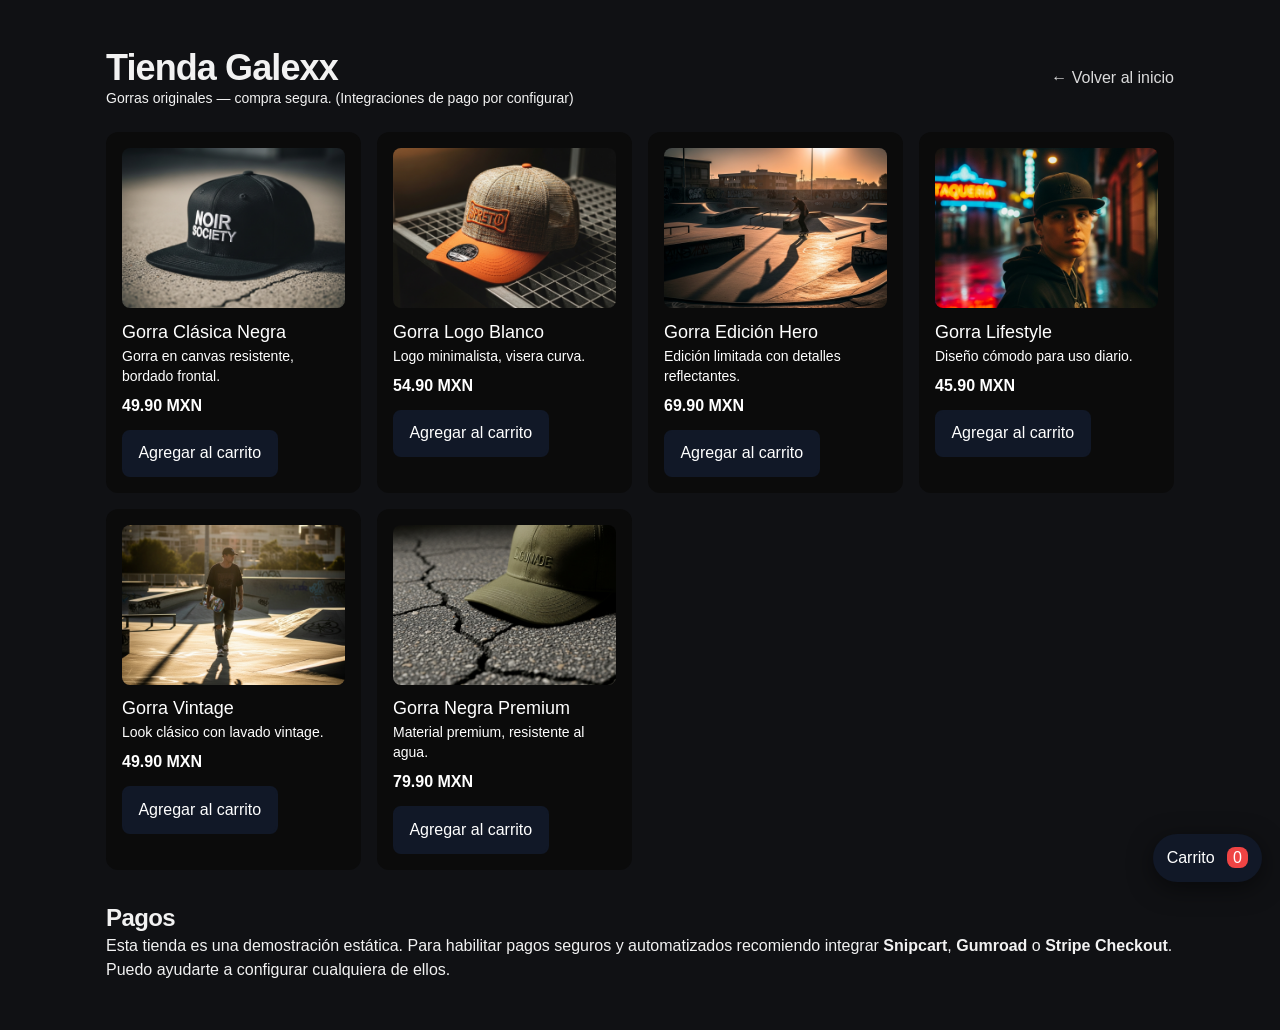
==== store.html @ 41b5351c "Add static store page and cart (demo mailto checkout)" ====
<!DOCTYPE html>
<html lang="es">
  <head>
    <meta charset="utf-8" />
    <meta name="viewport" content="width=device-width, initial-scale=1" />
    <title>Tienda — Galexx_mx</title>
    <meta name="description" content="Tienda oficial de Galexx_mx" />
    <link rel="icon" type="image/svg+xml" href="favicon.svg" />
    <link rel="stylesheet" href="assets/index-DTHkgMTy.css" crossorigin />
    <style>
      /* Small overrides for the store layout */
      .store-container{padding:3rem 1rem;max-width:1100px;margin:0 auto}
      .products-grid{display:grid;grid-template-columns:repeat(auto-fill,minmax(220px,1fr));gap:1rem}
      .product-card{background:#0b0b0b;padding:1rem;border-radius:12px;color:#fff}
      .product-card img{width:100%;height:160px;object-fit:cover;border-radius:8px}
      .product-meta{margin-top:0.6rem}
      .price{font-weight:700;margin-top:0.5rem}
      .buy{margin-top:0.75rem;display:inline-block;padding:0.6rem 0.9rem;border-radius:8px;background:#111827;border:2px solid #111827;color:#fff}
      .cart-floating{position:fixed;right:18px;bottom:18px;background:#111827;color:#fff;padding:12px 14px;border-radius:999px;box-shadow:0 6px 24px rgba(0,0,0,0.5);z-index:999}
      .cart-count{background:#ef4444;padding:2px 6px;border-radius:8px;margin-left:8px}
      .store-header{display:flex;align-items:center;justify-content:space-between;gap:1rem;margin-bottom:1.5rem}
      .back-link{color:#fff;opacity:0.85}
    </style>
  </head>
  <body>
    <div class="store-container">
      <div class="store-header">
        <div>
          <h1 class="text-4xl font-display font-black">Tienda Galexx</h1>
          <p class="text-sm text-white/70">Gorras originales — compra segura. (Integraciones de pago por configurar)</p>
        </div>
        <div>
          <a class="back-link" href="index.html">← Volver al inicio</a>
        </div>
      </div>

      <div id="products" class="products-grid"></div>

      <div style="margin-top:2rem">
        <h2 class="text-2xl font-semibold">Pagos</h2>
        <p class="text-white/70">Esta tienda es una demostración estática. Para habilitar pagos seguros y automatizados recomiendo integrar <strong>Snipcart</strong>, <strong>Gumroad</strong> o <strong>Stripe Checkout</strong>. Puedo ayudarte a configurar cualquiera de ellos.</p>
      </div>
    </div>

    <a id="cartBtn" class="cart-floating" href="#">Carrito <span id="cartCount" class="cart-count">0</span></a>

    <script src="assets/store.js"></script>
  </body>
</html>
---- assets/index-DTHkgMTy.css ----
@layer components;@layer properties{@supports (((-webkit-hyphens:none)) and (not (margin-trim:inline))) or ((-moz-orient:inline) and (not (color:rgb(from red r g b)))){*,:before,:after,::backdrop{--tw-translate-x:0;--tw-translate-y:0;--tw-translate-z:0;--tw-scale-x:1;--tw-scale-y:1;--tw-scale-z:1;--tw-rotate-x:initial;--tw-rotate-y:initial;--tw-rotate-z:initial;--tw-skew-x:initial;--tw-skew-y:initial;--tw-scroll-snap-strictness:proximity;--tw-space-y-reverse:0;--tw-space-x-reverse:0;--tw-border-style:solid;--tw-gradient-position:initial;--tw-gradient-from:#0000;--tw-gradient-via:#0000;--tw-gradient-to:#0000;--tw-gradient-stops:initial;--tw-gradient-via-stops:initial;--tw-gradient-from-position:0%;--tw-gradient-via-position:50%;--tw-gradient-to-position:100%;--tw-leading:initial;--tw-font-weight:initial;--tw-tracking:initial;--tw-ordinal:initial;--tw-slashed-zero:initial;--tw-numeric-figure:initial;--tw-numeric-spacing:initial;--tw-numeric-fraction:initial;--tw-shadow:0 0 #0000;--tw-shadow-color:initial;--tw-shadow-alpha:100%;--tw-inset-shadow:0 0 #0000;--tw-inset-shadow-color:initial;--tw-inset-shadow-alpha:100%;--tw-ring-color:initial;--tw-ring-shadow:0 0 #0000;--tw-inset-ring-color:initial;--tw-inset-ring-shadow:0 0 #0000;--tw-ring-inset:initial;--tw-ring-offset-width:0px;--tw-ring-offset-color:#fff;--tw-ring-offset-shadow:0 0 #0000;--tw-outline-style:solid;--tw-backdrop-blur:initial;--tw-backdrop-brightness:initial;--tw-backdrop-contrast:initial;--tw-backdrop-grayscale:initial;--tw-backdrop-hue-rotate:initial;--tw-backdrop-invert:initial;--tw-backdrop-opacity:initial;--tw-backdrop-saturate:initial;--tw-backdrop-sepia:initial;--tw-duration:initial;--tw-ease:initial;--tw-content:"";--tw-animation-delay:0s;--tw-animation-direction:normal;--tw-animation-duration:initial;--tw-animation-fill-mode:none;--tw-animation-iteration-count:1;--tw-enter-blur:0;--tw-enter-opacity:1;--tw-enter-rotate:0;--tw-enter-scale:1;--tw-enter-translate-x:0;--tw-enter-translate-y:0;--tw-exit-blur:0;--tw-exit-opacity:1;--tw-exit-rotate:0;--tw-exit-scale:1;--tw-exit-translate-x:0;--tw-exit-translate-y:0}}}@layer theme{:root,:host{--font-mono:ui-monospace, SFMono-Regular, Menlo, Monaco, Consolas, "Liberation Mono", "Courier New", monospace;--color-red-50:oklch(97.1% .013 17.38);--color-red-300:oklch(80.8% .114 19.571);--color-red-400:oklch(70.4% .191 22.216);--color-red-500:oklch(63.7% .237 25.331);--color-red-600:oklch(57.7% .245 27.325);--color-gray-50:oklch(98.5% .002 247.839);--color-gray-600:oklch(44.6% .03 256.802);--color-gray-900:oklch(21% .034 264.665);--color-zinc-900:oklch(21% .006 285.885);--color-zinc-950:oklch(14.1% .005 285.823);--color-black:#000;--color-white:#fff;--spacing:.25rem;--container-sm:24rem;--container-md:28rem;--container-lg:32rem;--container-xl:36rem;--container-4xl:56rem;--container-5xl:64rem;--container-7xl:80rem;--text-xs:.75rem;--text-xs--line-height:calc(1 / .75);--text-sm:.875rem;--text-sm--line-height:calc(1.25 / .875);--text-base:1rem;--text-base--line-height: 1.5 ;--text-lg:1.125rem;--text-lg--line-height:calc(1.75 / 1.125);--text-xl:1.25rem;--text-xl--line-height:calc(1.75 / 1.25);--text-2xl:1.5rem;--text-2xl--line-height:calc(2 / 1.5);--text-3xl:1.875rem;--text-3xl--line-height: 1.2 ;--text-4xl:2.25rem;--text-4xl--line-height:calc(2.5 / 2.25);--text-5xl:3rem;--text-5xl--line-height:1;--text-6xl:3.75rem;--text-6xl--line-height:1;--text-7xl:4.5rem;--text-7xl--line-height:1;--text-8xl:6rem;--text-8xl--line-height:1;--font-weight-normal:400;--font-weight-medium:500;--font-weight-semibold:600;--font-weight-bold:700;--font-weight-black:900;--tracking-tighter:-.05em;--tracking-tight:-.025em;--tracking-wide:.025em;--tracking-wider:.05em;--tracking-widest:.1em;--leading-tight:1.25;--leading-snug:1.375;--leading-normal:1.5;--leading-relaxed:1.625;--ease-out:cubic-bezier(0, 0, .2, 1);--ease-in-out:cubic-bezier(.4, 0, .2, 1);--animate-spin:spin 1s linear infinite;--animate-pulse:pulse 2s cubic-bezier(.4, 0, .6, 1) infinite;--aspect-video:16 / 9;--default-transition-duration:.15s;--default-transition-timing-function:cubic-bezier(.4, 0, .2, 1);--default-font-family:"Inter", sans-serif;--default-mono-font-family:var(--font-mono);--color-border:hsl(var(--border))}}@layer base{*,:after,:before,::backdrop{box-sizing:border-box;border:0 solid;margin:0;padding:0}::file-selector-button{box-sizing:border-box;border:0 solid;margin:0;padding:0}html,:host{-webkit-text-size-adjust:100%;tab-size:4;line-height:1.5;font-family:var(--default-font-family,ui-sans-serif, system-ui, sans-serif, "Apple Color Emoji", "Segoe UI Emoji", "Segoe UI Symbol", "Noto Color Emoji");font-feature-settings:var(--default-font-feature-settings,normal);font-variation-settings:var(--default-font-variation-settings,normal);-webkit-tap-highlight-color:transparent}hr{height:0;color:inherit;border-top-width:1px}abbr:where([title]){-webkit-text-decoration:underline dotted;text-decoration:underline dotted}h1,h2,h3,h4,h5,h6{font-size:inherit;font-weight:inherit}a{color:inherit;-webkit-text-decoration:inherit;text-decoration:inherit}b,strong{font-weight:bolder}code,kbd,samp,pre{font-family:var(--default-mono-font-family,ui-monospace, SFMono-Regular, Menlo, Monaco, Consolas, "Liberation Mono", "Courier New", monospace);font-feature-settings:var(--default-mono-font-feature-settings,normal);font-variation-settings:var(--default-mono-font-variation-settings,normal);font-size:1em}small{font-size:80%}sub,sup{vertical-align:baseline;font-size:75%;line-height:0;position:relative}sub{bottom:-.25em}sup{top:-.5em}table{text-indent:0;border-color:inherit;border-collapse:collapse}:-moz-focusring{outline:auto}progress{vertical-align:baseline}summary{display:list-item}ol,ul,menu{list-style:none}img,svg,video,canvas,audio,iframe,embed,object{vertical-align:middle;display:block}img,video{max-width:100%;height:auto}button,input,select,optgroup,textarea{font:inherit;font-feature-settings:inherit;font-variation-settings:inherit;letter-spacing:inherit;color:inherit;opacity:1;background-color:#0000;border-radius:0}::file-selector-button{font:inherit;font-feature-settings:inherit;font-variation-settings:inherit;letter-spacing:inherit;color:inherit;opacity:1;background-color:#0000;border-radius:0}:where(select:is([multiple],[size])) optgroup{font-weight:bolder}:where(select:is([multiple],[size])) optgroup option{padding-inline-start:20px}::file-selector-button{margin-inline-end:4px}::placeholder{opacity:1}@supports (not ((-webkit-appearance:-apple-pay-button))) or (contain-intrinsic-size:1px){::placeholder{color:currentColor}@supports (color:color-mix(in lab,red,red)){::placeholder{color:color-mix(in oklab,currentcolor 50%,transparent)}}}textarea{resize:vertical}::-webkit-search-decoration{-webkit-appearance:none}::-webkit-date-and-time-value{min-height:1lh;text-align:inherit}::-webkit-datetime-edit{display:inline-flex}::-webkit-datetime-edit-fields-wrapper{padding:0}::-webkit-datetime-edit{padding-block:0}::-webkit-datetime-edit-year-field{padding-block:0}::-webkit-datetime-edit-month-field{padding-block:0}::-webkit-datetime-edit-day-field{padding-block:0}::-webkit-datetime-edit-hour-field{padding-block:0}::-webkit-datetime-edit-minute-field{padding-block:0}::-webkit-datetime-edit-second-field{padding-block:0}::-webkit-datetime-edit-millisecond-field{padding-block:0}::-webkit-datetime-edit-meridiem-field{padding-block:0}::-webkit-calendar-picker-indicator{line-height:1}:-moz-ui-invalid{box-shadow:none}button,input:where([type=button],[type=reset],[type=submit]){appearance:button}::file-selector-button{appearance:button}::-webkit-inner-spin-button{height:auto}::-webkit-outer-spin-button{height:auto}[hidden]:where(:not([hidden=until-found])){display:none!important}*{border-color:hsl(var(--border))}body{background-color:hsl(var(--background));color:hsl(var(--foreground));-webkit-font-smoothing:antialiased;-moz-osx-font-smoothing:grayscale;font-family:Inter,sans-serif}h1,h2,h3,h4,h5,h6{--tw-tracking:var(--tracking-tight);letter-spacing:var(--tracking-tight);font-family:Bricolage Grotesque,sans-serif}}@layer utilities{.\@container\/field-group{container:field-group/inline-size}.pointer-events-auto{pointer-events:auto}.pointer-events-none{pointer-events:none}.invisible{visibility:hidden}.sr-only{clip-path:inset(50%);white-space:nowrap;border-width:0;width:1px;height:1px;margin:-1px;padding:0;position:absolute;overflow:hidden}.absolute{position:absolute}.fixed{position:fixed}.relative{position:relative}.static{position:static}.inset-0{inset:calc(var(--spacing) * 0)}.inset-x-0{inset-inline:calc(var(--spacing) * 0)}.inset-y-0{inset-block:calc(var(--spacing) * 0)}.-top-12{top:calc(var(--spacing) * -12)}.top-0{top:calc(var(--spacing) * 0)}.top-1\.5{top:calc(var(--spacing) * 1.5)}.top-1\/2{top:50%}.top-2{top:calc(var(--spacing) * 2)}.top-3\.5{top:calc(var(--spacing) * 3.5)}.top-4{top:calc(var(--spacing) * 4)}.top-\[1px\]{top:1px}.top-\[50\%\]{top:50%}.top-\[60\%\]{top:60%}.top-full{top:100%}.-right-12{right:calc(var(--spacing) * -12)}.right-0{right:calc(var(--spacing) * 0)}.right-1{right:calc(var(--spacing) * 1)}.right-2{right:calc(var(--spacing) * 2)}.right-3{right:calc(var(--spacing) * 3)}.right-4{right:calc(var(--spacing) * 4)}.-bottom-12{bottom:calc(var(--spacing) * -12)}.bottom-0{bottom:calc(var(--spacing) * 0)}.bottom-10{bottom:calc(var(--spacing) * 10)}.-left-12{left:calc(var(--spacing) * -12)}.left-0{left:calc(var(--spacing) * 0)}.left-1\/2{left:50%}.left-2{left:calc(var(--spacing) * 2)}.left-\[50\%\]{left:50%}.z-10{z-index:10}.z-20{z-index:20}.z-30{z-index:30}.z-50{z-index:50}.z-\[1\]{z-index:1}.z-\[100\]{z-index:100}.order-first{order:-9999}.order-last{order:9999}.\!m-0{margin:calc(var(--spacing) * 0)!important}.-mx-1{margin-inline:calc(var(--spacing) * -1)}.mx-2{margin-inline:calc(var(--spacing) * 2)}.mx-3\.5{margin-inline:calc(var(--spacing) * 3.5)}.mx-4{margin-inline:calc(var(--spacing) * 4)}.mx-auto{margin-inline:auto}.-my-2{margin-block:calc(var(--spacing) * -2)}.my-0{margin-block:calc(var(--spacing) * 0)}.my-0\.5{margin-block:calc(var(--spacing) * .5)}.my-1{margin-block:calc(var(--spacing) * 1)}.-mt-4{margin-top:calc(var(--spacing) * -4)}.mt-1{margin-top:calc(var(--spacing) * 1)}.mt-1\.5{margin-top:calc(var(--spacing) * 1.5)}.mt-2{margin-top:calc(var(--spacing) * 2)}.mt-4{margin-top:calc(var(--spacing) * 4)}.mt-12{margin-top:calc(var(--spacing) * 12)}.mt-20{margin-top:calc(var(--spacing) * 20)}.mt-24{margin-top:calc(var(--spacing) * 24)}.mt-auto{margin-top:auto}.mr-2{margin-right:calc(var(--spacing) * 2)}.mb-1{margin-bottom:calc(var(--spacing) * 1)}.mb-2{margin-bottom:calc(var(--spacing) * 2)}.mb-3{margin-bottom:calc(var(--spacing) * 3)}.mb-4{margin-bottom:calc(var(--spacing) * 4)}.mb-6{margin-bottom:calc(var(--spacing) * 6)}.mb-8{margin-bottom:calc(var(--spacing) * 8)}.mb-12{margin-bottom:calc(var(--spacing) * 12)}.mb-16{margin-bottom:calc(var(--spacing) * 16)}.-ml-4{margin-left:calc(var(--spacing) * -4)}.ml-1{margin-left:calc(var(--spacing) * 1)}.ml-4{margin-left:calc(var(--spacing) * 4)}.ml-auto{margin-left:auto}.line-clamp-2{-webkit-line-clamp:2;-webkit-box-orient:vertical;display:-webkit-box;overflow:hidden}.block{display:block}.flex{display:flex}.grid{display:grid}.hidden{display:none}.inline-flex{display:inline-flex}.table{display:table}.aspect-square{aspect-ratio:1}.aspect-video{aspect-ratio:var(--aspect-video)}.size-4{width:calc(var(--spacing) * 4);height:calc(var(--spacing) * 4)}.size-6{width:calc(var(--spacing) * 6);height:calc(var(--spacing) * 6)}.size-8{width:calc(var(--spacing) * 8);height:calc(var(--spacing) * 8)}.size-10{width:calc(var(--spacing) * 10);height:calc(var(--spacing) * 10)}.size-\[--cell-size\]{width:--cell-size;height:--cell-size}.h-1\.5{height:calc(var(--spacing) * 1.5)}.h-2{height:calc(var(--spacing) * 2)}.h-2\.5{height:calc(var(--spacing) * 2.5)}.h-3{height:calc(var(--spacing) * 3)}.h-3\.5{height:calc(var(--spacing) * 3.5)}.h-4{height:calc(var(--spacing) * 4)}.h-5{height:calc(var(--spacing) * 5)}.h-6{height:calc(var(--spacing) * 6)}.h-7{height:calc(var(--spacing) * 7)}.h-8{height:calc(var(--spacing) * 8)}.h-9{height:calc(var(--spacing) * 9)}.h-10{height:calc(var(--spacing) * 10)}.h-12{height:calc(var(--spacing) * 12)}.h-20{height:calc(var(--spacing) * 20)}.h-\[--cell-size\]{height:--cell-size}.h-\[1px\]{height:1px}.h-\[60vh\]{height:60vh}.h-\[100dvh\]{height:100dvh}.h-\[var\(--radix-navigation-menu-viewport-height\)\]{height:var(--radix-navigation-menu-viewport-height)}.h-\[var\(--radix-select-trigger-height\)\]{height:var(--radix-select-trigger-height)}.h-auto{height:auto}.h-full{height:100%}.h-px{height:1px}.h-svh{height:100svh}.max-h-\[--radix-context-menu-content-available-height\]{max-height:--radix-context-menu-content-available-height}.max-h-\[--radix-select-content-available-height\]{max-height:--radix-select-content-available-height}.max-h-\[300px\]{max-height:300px}.max-h-\[var\(--radix-dropdown-menu-content-available-height\)\]{max-height:var(--radix-dropdown-menu-content-available-height)}.max-h-screen{max-height:100vh}.min-h-0{min-height:calc(var(--spacing) * 0)}.min-h-8{min-height:calc(var(--spacing) * 8)}.min-h-9{min-height:calc(var(--spacing) * 9)}.min-h-10{min-height:calc(var(--spacing) * 10)}.min-h-\[60px\]{min-height:60px}.min-h-screen{min-height:100vh}.min-h-svh{min-height:100svh}.w-0{width:calc(var(--spacing) * 0)}.w-1{width:calc(var(--spacing) * 1)}.w-2{width:calc(var(--spacing) * 2)}.w-2\.5{width:calc(var(--spacing) * 2.5)}.w-3{width:calc(var(--spacing) * 3)}.w-3\.5{width:calc(var(--spacing) * 3.5)}.w-3\/4{width:75%}.w-4{width:calc(var(--spacing) * 4)}.w-5{width:calc(var(--spacing) * 5)}.w-6{width:calc(var(--spacing) * 6)}.w-7{width:calc(var(--spacing) * 7)}.w-8{width:calc(var(--spacing) * 8)}.w-9{width:calc(var(--spacing) * 9)}.w-10{width:calc(var(--spacing) * 10)}.w-20{width:calc(var(--spacing) * 20)}.w-64{width:calc(var(--spacing) * 64)}.w-72{width:calc(var(--spacing) * 72)}.w-\[--cell-size\]{width:--cell-size}.w-\[1px\]{width:1px}.w-\[100px\]{width:100px}.w-\[var\(--sidebar-width\)\]{width:var(--sidebar-width)}.w-auto{width:auto}.w-fit{width:fit-content}.w-full{width:100%}.w-max{width:max-content}.w-px{width:1px}.max-w-4xl{max-width:var(--container-4xl)}.max-w-5xl{max-width:var(--container-5xl)}.max-w-7xl{max-width:var(--container-7xl)}.max-w-\[100vw\]{max-width:100vw}.max-w-\[var\(--skeleton-width\)\]{max-width:var(--skeleton-width)}.max-w-lg{max-width:var(--container-lg)}.max-w-max{max-width:max-content}.max-w-md{max-width:var(--container-md)}.max-w-sm{max-width:var(--container-sm)}.max-w-xl{max-width:var(--container-xl)}.min-w-0{min-width:calc(var(--spacing) * 0)}.min-w-5{min-width:calc(var(--spacing) * 5)}.min-w-8{min-width:calc(var(--spacing) * 8)}.min-w-9{min-width:calc(var(--spacing) * 9)}.min-w-10{min-width:calc(var(--spacing) * 10)}.min-w-\[--cell-size\]{min-width:--cell-size}.min-w-\[8rem\]{min-width:8rem}.min-w-\[12rem\]{min-width:12rem}.min-w-\[85vw\]{min-width:85vw}.min-w-\[var\(--radix-select-trigger-width\)\]{min-width:var(--radix-select-trigger-width)}.flex-1{flex:1}.shrink-0{flex-shrink:0}.grow{flex-grow:1}.grow-0{flex-grow:0}.basis-full{flex-basis:100%}.caption-bottom{caption-side:bottom}.border-collapse{border-collapse:collapse}.origin-\[--radix-context-menu-content-transform-origin\]{transform-origin:--radix-context-menu-content-transform-origin}.origin-\[--radix-dropdown-menu-content-transform-origin\]{transform-origin:--radix-dropdown-menu-content-transform-origin}.origin-\[--radix-hover-card-content-transform-origin\]{transform-origin:--radix-hover-card-content-transform-origin}.origin-\[--radix-menubar-content-transform-origin\]{transform-origin:--radix-menubar-content-transform-origin}.origin-\[--radix-popover-content-transform-origin\]{transform-origin:--radix-popover-content-transform-origin}.origin-\[--radix-select-content-transform-origin\]{transform-origin:--radix-select-content-transform-origin}.origin-\[--radix-tooltip-content-transform-origin\]{transform-origin:--radix-tooltip-content-transform-origin}.-translate-x-1\/2{--tw-translate-x: -50% ;translate:var(--tw-translate-x) var(--tw-translate-y)}.-translate-x-px{--tw-translate-x:-1px;translate:var(--tw-translate-x) var(--tw-translate-y)}.translate-x-\[-50\%\]{--tw-translate-x:-50%;translate:var(--tw-translate-x) var(--tw-translate-y)}.translate-x-px{--tw-translate-x:1px;translate:var(--tw-translate-x) var(--tw-translate-y)}.-translate-y-1\/2{--tw-translate-y: -50% ;translate:var(--tw-translate-x) var(--tw-translate-y)}.translate-y-\[-50\%\]{--tw-translate-y:-50%;translate:var(--tw-translate-x) var(--tw-translate-y)}.scale-105{--tw-scale-x:105%;--tw-scale-y:105%;--tw-scale-z:105%;scale:var(--tw-scale-x) var(--tw-scale-y)}.rotate-45{rotate:45deg}.rotate-90{rotate:90deg}.transform{transform:var(--tw-rotate-x,) var(--tw-rotate-y,) var(--tw-rotate-z,) var(--tw-skew-x,) var(--tw-skew-y,)}.animate-caret-blink{animation:1.25s ease-out infinite caret-blink}.animate-in{animation:enter var(--tw-animation-duration,var(--tw-duration,.15s))var(--tw-ease,ease)var(--tw-animation-delay,0s)var(--tw-animation-iteration-count,1)var(--tw-animation-direction,normal)var(--tw-animation-fill-mode,none)}.animate-pulse{animation:var(--animate-pulse)}.animate-spin{animation:var(--animate-spin)}.cursor-default{cursor:default}.cursor-pointer{cursor:pointer}.cursor-text{cursor:text}.touch-none{touch-action:none}.resize-none{resize:none}.snap-x{scroll-snap-type:x var(--tw-scroll-snap-strictness)}.snap-mandatory{--tw-scroll-snap-strictness:mandatory}.snap-center{scroll-snap-align:center}.list-disc{list-style-type:disc}.list-none{list-style-type:none}.grid-cols-1{grid-template-columns:repeat(1,minmax(0,1fr))}.flex-col{flex-direction:column}.flex-col-reverse{flex-direction:column-reverse}.flex-row{flex-direction:row}.flex-wrap{flex-wrap:wrap}.place-content-center{place-content:center}.items-center{align-items:center}.items-end{align-items:flex-end}.items-start{align-items:flex-start}.items-stretch{align-items:stretch}.justify-between{justify-content:space-between}.justify-center{justify-content:center}.justify-start{justify-content:flex-start}.gap-1{gap:calc(var(--spacing) * 1)}.gap-1\.5{gap:calc(var(--spacing) * 1.5)}.gap-2{gap:calc(var(--spacing) * 2)}.gap-2\.5{gap:calc(var(--spacing) * 2.5)}.gap-3{gap:calc(var(--spacing) * 3)}.gap-4{gap:calc(var(--spacing) * 4)}.gap-6{gap:calc(var(--spacing) * 6)}.gap-7{gap:calc(var(--spacing) * 7)}.gap-8{gap:calc(var(--spacing) * 8)}.gap-12{gap:calc(var(--spacing) * 12)}:where(.space-y-1\.5>:not(:last-child)){--tw-space-y-reverse:0;margin-block-start:calc(calc(var(--spacing) * 1.5) * var(--tw-space-y-reverse));margin-block-end:calc(calc(var(--spacing) * 1.5) * calc(1 - var(--tw-space-y-reverse)))}:where(.space-y-2>:not(:last-child)){--tw-space-y-reverse:0;margin-block-start:calc(calc(var(--spacing) * 2) * var(--tw-space-y-reverse));margin-block-end:calc(calc(var(--spacing) * 2) * calc(1 - var(--tw-space-y-reverse)))}:where(.space-x-1>:not(:last-child)){--tw-space-x-reverse:0;margin-inline-start:calc(calc(var(--spacing) * 1) * var(--tw-space-x-reverse));margin-inline-end:calc(calc(var(--spacing) * 1) * calc(1 - var(--tw-space-x-reverse)))}:where(.space-x-4>:not(:last-child)){--tw-space-x-reverse:0;margin-inline-start:calc(calc(var(--spacing) * 4) * var(--tw-space-x-reverse));margin-inline-end:calc(calc(var(--spacing) * 4) * calc(1 - var(--tw-space-x-reverse)))}.self-stretch{align-self:stretch}.overflow-auto{overflow:auto}.overflow-hidden{overflow:hidden}.overflow-x-auto{overflow-x:auto}.overflow-x-hidden{overflow-x:hidden}.overflow-y-auto{overflow-y:auto}.rounded-\[2px\]{border-radius:2px}.rounded-\[calc\(var\(--radius\)-5px\)\]{border-radius:calc(var(--radius) - 5px)}.rounded-\[inherit\]{border-radius:inherit}.rounded-full{border-radius:3.40282e38px}.rounded-lg{border-radius:var(--radius)}.rounded-md{border-radius:calc(var(--radius) - 2px)}.rounded-none{border-radius:0}.rounded-sm{border-radius:calc(var(--radius) - 4px)}.rounded-xl{border-radius:calc(var(--radius) + 4px)}.rounded-t-\[10px\]{border-top-left-radius:10px;border-top-right-radius:10px}.rounded-l-md{border-top-left-radius:calc(var(--radius) - 2px);border-bottom-left-radius:calc(var(--radius) - 2px)}.rounded-tl-sm{border-top-left-radius:calc(var(--radius) - 4px)}.rounded-r-md{border-top-right-radius:calc(var(--radius) - 2px);border-bottom-right-radius:calc(var(--radius) - 2px)}.border{border-style:var(--tw-border-style);border-width:1px}.border-0{border-style:var(--tw-border-style);border-width:0}.border-2{border-style:var(--tw-border-style);border-width:2px}.border-\[1\.5px\]{border-style:var(--tw-border-style);border-width:1.5px}.border-y{border-block-style:var(--tw-border-style);border-block-width:1px}.border-t{border-top-style:var(--tw-border-style);border-top-width:1px}.border-r{border-right-style:var(--tw-border-style);border-right-width:1px}.border-b{border-bottom-style:var(--tw-border-style);border-bottom-width:1px}.border-l{border-left-style:var(--tw-border-style);border-left-width:1px}.border-l-2{border-left-style:var(--tw-border-style);border-left-width:2px}.border-dashed{--tw-border-style:dashed;border-style:dashed}.\[border-color\:var\(--badge-outline\)\]{border-color:var(--badge-outline)}.\[border-color\:var\(--button-outline\)\]{border-color:var(--button-outline)}.border-\[--color-border\]{border-color:--color-border}.border-border,.border-border\/50{border-color:hsl(var(--border))}@supports (color:color-mix(in lab,red,red)){.border-border\/50{border-color:color-mix(in oklab,hsl(var(--border)) 50%,transparent)}}.border-destructive{border-color:hsl(var(--destructive))}.border-destructive-border{border-color:var(--destructive-border)}.border-destructive\/50{border-color:hsl(var(--destructive))}@supports (color:color-mix(in lab,red,red)){.border-destructive\/50{border-color:color-mix(in oklab,hsl(var(--destructive)) 50%,transparent)}}.border-input{border-color:hsl(var(--input))}.border-primary{border-color:hsl(var(--primary))}.border-primary-border{border-color:var(--primary-border)}.border-primary\/50{border-color:hsl(var(--primary))}@supports (color:color-mix(in lab,red,red)){.border-primary\/50{border-color:color-mix(in oklab,hsl(var(--primary)) 50%,transparent)}}.border-secondary-border{border-color:var(--secondary-border)}.border-transparent{border-color:#0000}.border-white\/5{border-color:#ffffff0d}@supports (color:color-mix(in lab,red,red)){.border-white\/5{border-color:color-mix(in oklab,var(--color-white) 5%,transparent)}}.border-white\/20{border-color:#fff3}@supports (color:color-mix(in lab,red,red)){.border-white\/20{border-color:color-mix(in oklab,var(--color-white) 20%,transparent)}}.border-t-transparent{border-top-color:#0000}.border-l-transparent{border-left-color:#0000}.bg-\[--color-bg\]{background-color:--color-bg}.bg-accent{background-color:hsl(var(--accent))}.bg-background{background-color:hsl(var(--background))}.bg-black{background-color:var(--color-black)}.bg-black\/80{background-color:#000c}@supports (color:color-mix(in lab,red,red)){.bg-black\/80{background-color:color-mix(in oklab,var(--color-black) 80%,transparent)}}.bg-border{background-color:hsl(var(--border))}.bg-card{background-color:hsl(var(--card))}.bg-destructive{background-color:hsl(var(--destructive))}.bg-foreground{background-color:hsl(var(--foreground))}.bg-gray-50{background-color:var(--color-gray-50)}.bg-input{background-color:hsl(var(--input))}.bg-muted,.bg-muted\/50{background-color:hsl(var(--muted))}@supports (color:color-mix(in lab,red,red)){.bg-muted\/50{background-color:color-mix(in oklab,hsl(var(--muted)) 50%,transparent)}}.bg-popover{background-color:hsl(var(--popover))}.bg-primary,.bg-primary\/10{background-color:hsl(var(--primary))}@supports (color:color-mix(in lab,red,red)){.bg-primary\/10{background-color:color-mix(in oklab,hsl(var(--primary)) 10%,transparent)}}.bg-primary\/20{background-color:hsl(var(--primary))}@supports (color:color-mix(in lab,red,red)){.bg-primary\/20{background-color:color-mix(in oklab,hsl(var(--primary)) 20%,transparent)}}.bg-secondary{background-color:hsl(var(--secondary))}.bg-transparent{background-color:#0000}.bg-zinc-900{background-color:var(--color-zinc-900)}.bg-zinc-950{background-color:var(--color-zinc-950)}.bg-gradient-to-b{--tw-gradient-position:to bottom in oklab;background-image:linear-gradient(var(--tw-gradient-stops))}.bg-gradient-to-t{--tw-gradient-position:to top in oklab;background-image:linear-gradient(var(--tw-gradient-stops))}.bg-\[radial-gradient\(circle_at_center\,_var\(--tw-gradient-stops\)\)\]{background-image:radial-gradient(circle at center,var(--tw-gradient-stops))}.from-black{--tw-gradient-from:var(--color-black);--tw-gradient-stops:var(--tw-gradient-via-stops,var(--tw-gradient-position), var(--tw-gradient-from) var(--tw-gradient-from-position), var(--tw-gradient-to) var(--tw-gradient-to-position))}.from-black\/40{--tw-gradient-from:#0006}@supports (color:color-mix(in lab,red,red)){.from-black\/40{--tw-gradient-from:color-mix(in oklab, var(--color-black) 40%, transparent)}}.from-black\/40{--tw-gradient-stops:var(--tw-gradient-via-stops,var(--tw-gradient-position), var(--tw-gradient-from) var(--tw-gradient-from-position), var(--tw-gradient-to) var(--tw-gradient-to-position))}.from-black\/80{--tw-gradient-from:#000c}@supports (color:color-mix(in lab,red,red)){.from-black\/80{--tw-gradient-from:color-mix(in oklab, var(--color-black) 80%, transparent)}}.from-black\/80{--tw-gradient-stops:var(--tw-gradient-via-stops,var(--tw-gradient-position), var(--tw-gradient-from) var(--tw-gradient-from-position), var(--tw-gradient-to) var(--tw-gradient-to-position))}.via-black{--tw-gradient-via:var(--color-black);--tw-gradient-via-stops:var(--tw-gradient-position), var(--tw-gradient-from) var(--tw-gradient-from-position), var(--tw-gradient-via) var(--tw-gradient-via-position), var(--tw-gradient-to) var(--tw-gradient-to-position);--tw-gradient-stops:var(--tw-gradient-via-stops)}.via-transparent{--tw-gradient-via:transparent;--tw-gradient-via-stops:var(--tw-gradient-position), var(--tw-gradient-from) var(--tw-gradient-from-position), var(--tw-gradient-via) var(--tw-gradient-via-position), var(--tw-gradient-to) var(--tw-gradient-to-position);--tw-gradient-stops:var(--tw-gradient-via-stops)}.to-background{--tw-gradient-to:hsl(var(--background));--tw-gradient-stops:var(--tw-gradient-via-stops,var(--tw-gradient-position), var(--tw-gradient-from) var(--tw-gradient-from-position), var(--tw-gradient-to) var(--tw-gradient-to-position))}.to-transparent{--tw-gradient-to:transparent;--tw-gradient-stops:var(--tw-gradient-via-stops,var(--tw-gradient-position), var(--tw-gradient-from) var(--tw-gradient-from-position), var(--tw-gradient-to) var(--tw-gradient-to-position))}.fill-current{fill:currentColor}.fill-primary{fill:hsl(var(--primary))}.object-cover{object-fit:cover}.object-center{object-position:center}.p-0{padding:calc(var(--spacing) * 0)}.p-1{padding:calc(var(--spacing) * 1)}.p-2{padding:calc(var(--spacing) * 2)}.p-3{padding:calc(var(--spacing) * 3)}.p-4{padding:calc(var(--spacing) * 4)}.p-6{padding:calc(var(--spacing) * 6)}.p-8{padding:calc(var(--spacing) * 8)}.p-\[1px\]{padding:1px}.px-1{padding-inline:calc(var(--spacing) * 1)}.px-1\.5{padding-inline:calc(var(--spacing) * 1.5)}.px-2{padding-inline:calc(var(--spacing) * 2)}.px-2\.5{padding-inline:calc(var(--spacing) * 2.5)}.px-3{padding-inline:calc(var(--spacing) * 3)}.px-4{padding-inline:calc(var(--spacing) * 4)}.px-6{padding-inline:calc(var(--spacing) * 6)}.px-8{padding-inline:calc(var(--spacing) * 8)}.px-10{padding-inline:calc(var(--spacing) * 10)}.px-\[--cell-size\]{padding-inline:--cell-size}.py-0\.5{padding-block:calc(var(--spacing) * .5)}.py-1{padding-block:calc(var(--spacing) * 1)}.py-1\.5{padding-block:calc(var(--spacing) * 1.5)}.py-2{padding-block:calc(var(--spacing) * 2)}.py-3{padding-block:calc(var(--spacing) * 3)}.py-4{padding-block:calc(var(--spacing) * 4)}.py-5{padding-block:calc(var(--spacing) * 5)}.py-6{padding-block:calc(var(--spacing) * 6)}.py-16{padding-block:calc(var(--spacing) * 16)}.py-24{padding-block:calc(var(--spacing) * 24)}.py-32{padding-block:calc(var(--spacing) * 32)}.pt-0{padding-top:calc(var(--spacing) * 0)}.pt-3{padding-top:calc(var(--spacing) * 3)}.pt-4{padding-top:calc(var(--spacing) * 4)}.pt-6{padding-top:calc(var(--spacing) * 6)}.pr-1{padding-right:calc(var(--spacing) * 1)}.pr-2{padding-right:calc(var(--spacing) * 2)}.pr-2\.5{padding-right:calc(var(--spacing) * 2.5)}.pr-3{padding-right:calc(var(--spacing) * 3)}.pr-8{padding-right:calc(var(--spacing) * 8)}.pb-3{padding-bottom:calc(var(--spacing) * 3)}.pb-4{padding-bottom:calc(var(--spacing) * 4)}.pb-12{padding-bottom:calc(var(--spacing) * 12)}.pl-2{padding-left:calc(var(--spacing) * 2)}.pl-2\.5{padding-left:calc(var(--spacing) * 2.5)}.pl-3{padding-left:calc(var(--spacing) * 3)}.pl-4{padding-left:calc(var(--spacing) * 4)}.pl-6{padding-left:calc(var(--spacing) * 6)}.pl-8{padding-left:calc(var(--spacing) * 8)}.text-center{text-align:center}.text-left{text-align:left}.align-middle{vertical-align:middle}.font-display{font-family:Bricolage Grotesque,sans-serif}.font-mono{font-family:var(--font-mono)}.font-sans{font-family:Inter,sans-serif}.text-2xl{font-size:var(--text-2xl);line-height:var(--tw-leading,var(--text-2xl--line-height))}.text-3xl{font-size:var(--text-3xl);line-height:var(--tw-leading,var(--text-3xl--line-height))}.text-4xl{font-size:var(--text-4xl);line-height:var(--tw-leading,var(--text-4xl--line-height))}.text-5xl{font-size:var(--text-5xl);line-height:var(--tw-leading,var(--text-5xl--line-height))}.text-7xl{font-size:var(--text-7xl);line-height:var(--tw-leading,var(--text-7xl--line-height))}.text-base{font-size:var(--text-base);line-height:var(--tw-leading,var(--text-base--line-height))}.text-lg{font-size:var(--text-lg);line-height:var(--tw-leading,var(--text-lg--line-height))}.text-sm{font-size:var(--text-sm);line-height:var(--tw-leading,var(--text-sm--line-height))}.text-sm\/relaxed{font-size:var(--text-sm);line-height:var(--leading-relaxed)}.text-xl{font-size:var(--text-xl);line-height:var(--tw-leading,var(--text-xl--line-height))}.text-xs{font-size:var(--text-xs);line-height:var(--tw-leading,var(--text-xs--line-height))}.text-\[0\.8rem\]{font-size:.8rem}.leading-\[0\.85\]{--tw-leading:.85;line-height:.85}.leading-none{--tw-leading:1;line-height:1}.leading-normal{--tw-leading:var(--leading-normal);line-height:var(--leading-normal)}.leading-relaxed{--tw-leading:var(--leading-relaxed);line-height:var(--leading-relaxed)}.leading-snug{--tw-leading:var(--leading-snug);line-height:var(--leading-snug)}.leading-tight{--tw-leading:var(--leading-tight);line-height:var(--leading-tight)}.font-black{--tw-font-weight:var(--font-weight-black);font-weight:var(--font-weight-black)}.font-bold{--tw-font-weight:var(--font-weight-bold);font-weight:var(--font-weight-bold)}.font-medium{--tw-font-weight:var(--font-weight-medium);font-weight:var(--font-weight-medium)}.font-normal{--tw-font-weight:var(--font-weight-normal);font-weight:var(--font-weight-normal)}.font-semibold{--tw-font-weight:var(--font-weight-semibold);font-weight:var(--font-weight-semibold)}.tracking-tight{--tw-tracking:var(--tracking-tight);letter-spacing:var(--tracking-tight)}.tracking-tighter{--tw-tracking:var(--tracking-tighter);letter-spacing:var(--tracking-tighter)}.tracking-wide{--tw-tracking:var(--tracking-wide);letter-spacing:var(--tracking-wide)}.tracking-wider{--tw-tracking:var(--tracking-wider);letter-spacing:var(--tracking-wider)}.tracking-widest{--tw-tracking:var(--tracking-widest);letter-spacing:var(--tracking-widest)}.text-balance{text-wrap:balance}.break-words{overflow-wrap:break-word}.whitespace-nowrap{white-space:nowrap}.text-accent-foreground{color:hsl(var(--accent-foreground))}.text-black{color:var(--color-black)}.text-black\/80{color:#000c}@supports (color:color-mix(in lab,red,red)){.text-black\/80{color:color-mix(in oklab,var(--color-black) 80%,transparent)}}.text-card-foreground{color:hsl(var(--card-foreground))}.text-current{color:currentColor}.text-destructive{color:hsl(var(--destructive))}.text-destructive-foreground{color:hsl(var(--destructive-foreground))}.text-foreground,.text-foreground\/50{color:hsl(var(--foreground))}@supports (color:color-mix(in lab,red,red)){.text-foreground\/50{color:color-mix(in oklab,hsl(var(--foreground)) 50%,transparent)}}.text-gray-600{color:var(--color-gray-600)}.text-gray-900{color:var(--color-gray-900)}.text-muted-foreground{color:hsl(var(--muted-foreground))}.text-popover-foreground{color:hsl(var(--popover-foreground))}.text-primary{color:hsl(var(--primary))}.text-primary-foreground{color:hsl(var(--primary-foreground))}.text-red-500{color:var(--color-red-500)}.text-secondary-foreground{color:hsl(var(--secondary-foreground))}.text-white{color:var(--color-white)}.text-white\/10{color:#ffffff1a}@supports (color:color-mix(in lab,red,red)){.text-white\/10{color:color-mix(in oklab,var(--color-white) 10%,transparent)}}.text-white\/50{color:#ffffff80}@supports (color:color-mix(in lab,red,red)){.text-white\/50{color:color-mix(in oklab,var(--color-white) 50%,transparent)}}.text-white\/80{color:#fffc}@supports (color:color-mix(in lab,red,red)){.text-white\/80{color:color-mix(in oklab,var(--color-white) 80%,transparent)}}.uppercase{text-transform:uppercase}.tabular-nums{--tw-numeric-spacing:tabular-nums;font-variant-numeric:var(--tw-ordinal,) var(--tw-slashed-zero,) var(--tw-numeric-figure,) var(--tw-numeric-spacing,) var(--tw-numeric-fraction,)}.underline-offset-4{text-underline-offset:4px}.opacity-0{opacity:0}.opacity-10{opacity:.1}.opacity-50{opacity:.5}.opacity-60{opacity:.6}.opacity-70{opacity:.7}.opacity-90{opacity:.9}.mix-blend-difference{mix-blend-mode:difference}.mix-blend-overlay{mix-blend-mode:overlay}.shadow{--tw-shadow:0 1px 3px 0 var(--tw-shadow-color,#0000001a), 0 1px 2px -1px var(--tw-shadow-color,#0000001a);box-shadow:var(--tw-inset-shadow),var(--tw-inset-ring-shadow),var(--tw-ring-offset-shadow),var(--tw-ring-shadow),var(--tw-shadow)}.shadow-\[0_0_0_1px_hsl\(var\(--sidebar-border\)\)\]{--tw-shadow:0 0 0 1px var(--tw-shadow-color,hsl(var(--sidebar-border)));box-shadow:var(--tw-inset-shadow),var(--tw-inset-ring-shadow),var(--tw-ring-offset-shadow),var(--tw-ring-shadow),var(--tw-shadow)}.shadow-lg{--tw-shadow:0 10px 15px -3px var(--tw-shadow-color,#0000001a), 0 4px 6px -4px var(--tw-shadow-color,#0000001a);box-shadow:var(--tw-inset-shadow),var(--tw-inset-ring-shadow),var(--tw-ring-offset-shadow),var(--tw-ring-shadow),var(--tw-shadow)}.shadow-md{--tw-shadow:0 4px 6px -1px var(--tw-shadow-color,#0000001a), 0 2px 4px -2px var(--tw-shadow-color,#0000001a);box-shadow:var(--tw-inset-shadow),var(--tw-inset-ring-shadow),var(--tw-ring-offset-shadow),var(--tw-ring-shadow),var(--tw-shadow)}.shadow-none{--tw-shadow:0 0 #0000;box-shadow:var(--tw-inset-shadow),var(--tw-inset-ring-shadow),var(--tw-ring-offset-shadow),var(--tw-ring-shadow),var(--tw-shadow)}.shadow-sm{--tw-shadow:0 1px 3px 0 var(--tw-shadow-color,#0000001a), 0 1px 2px -1px var(--tw-shadow-color,#0000001a);box-shadow:var(--tw-inset-shadow),var(--tw-inset-ring-shadow),var(--tw-ring-offset-shadow),var(--tw-ring-shadow),var(--tw-shadow)}.shadow-xl{--tw-shadow:0 20px 25px -5px var(--tw-shadow-color,#0000001a), 0 8px 10px -6px var(--tw-shadow-color,#0000001a);box-shadow:var(--tw-inset-shadow),var(--tw-inset-ring-shadow),var(--tw-ring-offset-shadow),var(--tw-ring-shadow),var(--tw-shadow)}.shadow-xs{--tw-shadow:0 1px 2px 0 var(--tw-shadow-color,#0000000d);box-shadow:var(--tw-inset-shadow),var(--tw-inset-ring-shadow),var(--tw-ring-offset-shadow),var(--tw-ring-shadow),var(--tw-shadow)}.ring-0{--tw-ring-shadow:var(--tw-ring-inset,) 0 0 0 calc(0px + var(--tw-ring-offset-width)) var(--tw-ring-color,currentcolor);box-shadow:var(--tw-inset-shadow),var(--tw-inset-ring-shadow),var(--tw-ring-offset-shadow),var(--tw-ring-shadow),var(--tw-shadow)}.ring-1{--tw-ring-shadow:var(--tw-ring-inset,) 0 0 0 calc(1px + var(--tw-ring-offset-width)) var(--tw-ring-color,currentcolor);box-shadow:var(--tw-inset-shadow),var(--tw-inset-ring-shadow),var(--tw-ring-offset-shadow),var(--tw-ring-shadow),var(--tw-shadow)}.ring-ring{--tw-ring-color:hsl(var(--ring))}.ring-offset-background{--tw-ring-offset-color:hsl(var(--background))}.outline-hidden{--tw-outline-style:none;outline-style:none}@media(forced-colors:active){.outline-hidden{outline-offset:2px;outline:2px solid #0000}}.outline{outline-style:var(--tw-outline-style);outline-width:1px}.outline-2{outline-style:var(--tw-outline-style);outline-width:2px}.outline-offset-2{outline-offset:2px}.outline-transparent{outline-color:#0000}.backdrop-blur{--tw-backdrop-blur:blur(8px);-webkit-backdrop-filter:var(--tw-backdrop-blur,) var(--tw-backdrop-brightness,) var(--tw-backdrop-contrast,) var(--tw-backdrop-grayscale,) var(--tw-backdrop-hue-rotate,) var(--tw-backdrop-invert,) var(--tw-backdrop-opacity,) var(--tw-backdrop-saturate,) var(--tw-backdrop-sepia,);backdrop-filter:var(--tw-backdrop-blur,) var(--tw-backdrop-brightness,) var(--tw-backdrop-contrast,) var(--tw-backdrop-grayscale,) var(--tw-backdrop-hue-rotate,) var(--tw-backdrop-invert,) var(--tw-backdrop-opacity,) var(--tw-backdrop-saturate,) var(--tw-backdrop-sepia,)}.transition{transition-property:color,background-color,border-color,outline-color,text-decoration-color,fill,stroke,--tw-gradient-from,--tw-gradient-via,--tw-gradient-to,opacity,box-shadow,transform,translate,scale,rotate,filter,-webkit-backdrop-filter,backdrop-filter,display,content-visibility,overlay,pointer-events;transition-timing-function:var(--tw-ease,var(--default-transition-timing-function));transition-duration:var(--tw-duration,var(--default-transition-duration))}.transition-\[color\,box-shadow\]{transition-property:color,box-shadow;transition-timing-function:var(--tw-ease,var(--default-transition-timing-function));transition-duration:var(--tw-duration,var(--default-transition-duration))}.transition-\[left\,right\,width\]{transition-property:left,right,width;transition-timing-function:var(--tw-ease,var(--default-transition-timing-function));transition-duration:var(--tw-duration,var(--default-transition-duration))}.transition-\[margin\,opacity\]{transition-property:margin,opacity;transition-timing-function:var(--tw-ease,var(--default-transition-timing-function));transition-duration:var(--tw-duration,var(--default-transition-duration))}.transition-\[width\,height\,padding\]{transition-property:width,height,padding;transition-timing-function:var(--tw-ease,var(--default-transition-timing-function));transition-duration:var(--tw-duration,var(--default-transition-duration))}.transition-\[width\]{transition-property:width;transition-timing-function:var(--tw-ease,var(--default-transition-timing-function));transition-duration:var(--tw-duration,var(--default-transition-duration))}.transition-all{transition-property:all;transition-timing-function:var(--tw-ease,var(--default-transition-timing-function));transition-duration:var(--tw-duration,var(--default-transition-duration))}.transition-colors{transition-property:color,background-color,border-color,outline-color,text-decoration-color,fill,stroke,--tw-gradient-from,--tw-gradient-via,--tw-gradient-to;transition-timing-function:var(--tw-ease,var(--default-transition-timing-function));transition-duration:var(--tw-duration,var(--default-transition-duration))}.transition-opacity{transition-property:opacity;transition-timing-function:var(--tw-ease,var(--default-transition-timing-function));transition-duration:var(--tw-duration,var(--default-transition-duration))}.transition-transform{transition-property:transform,translate,scale,rotate;transition-timing-function:var(--tw-ease,var(--default-transition-timing-function));transition-duration:var(--tw-duration,var(--default-transition-duration))}.duration-100{--tw-duration:.1s;transition-duration:.1s}.duration-200{--tw-duration:.2s;transition-duration:.2s}.duration-300{--tw-duration:.3s;transition-duration:.3s}.duration-500{--tw-duration:.5s;transition-duration:.5s}.duration-700{--tw-duration:.7s;transition-duration:.7s}.duration-1000{--tw-duration:1s;transition-duration:1s}.ease-in-out{--tw-ease:var(--ease-in-out);transition-timing-function:var(--ease-in-out)}.ease-linear{--tw-ease:linear;transition-timing-function:linear}.ease-out{--tw-ease:var(--ease-out);transition-timing-function:var(--ease-out)}.fade-in-0{--tw-enter-opacity:0}.outline-none{--tw-outline-style:none;outline-style:none}.select-none{-webkit-user-select:none;user-select:none}.zoom-in-95{--tw-enter-scale:.95}.\[--cell-size\:2rem\]{--cell-size:2rem}.group-focus-within\/menu-item\:opacity-100:is(:where(.group\/menu-item):focus-within *){opacity:1}@media(hover:hover){.group-hover\:translate-x-1:is(:where(.group):hover *){--tw-translate-x:calc(var(--spacing) * 1);translate:var(--tw-translate-x) var(--tw-translate-y)}.group-hover\:translate-x-2:is(:where(.group):hover *){--tw-translate-x:calc(var(--spacing) * 2);translate:var(--tw-translate-x) var(--tw-translate-y)}.group-hover\:scale-105:is(:where(.group):hover *){--tw-scale-x:105%;--tw-scale-y:105%;--tw-scale-z:105%;scale:var(--tw-scale-x) var(--tw-scale-y)}.group-hover\:border-primary:is(:where(.group):hover *){border-color:hsl(var(--primary))}.group-hover\:bg-primary:is(:where(.group):hover *){background-color:hsl(var(--primary))}.group-hover\:text-black:is(:where(.group):hover *){color:var(--color-black)}.group-hover\:text-primary:is(:where(.group):hover *){color:hsl(var(--primary))}.group-hover\:opacity-100:is(:where(.group):hover *),.group-hover\/menu-item\:opacity-100:is(:where(.group\/menu-item):hover *){opacity:1}}.group-has-data-\[sidebar\=menu-action\]\/menu-item\:pr-8:is(:where(.group\/menu-item):has([data-sidebar=menu-action]) *){padding-right:calc(var(--spacing) * 8)}.group-has-\[\[data-orientation\=horizontal\]\]\/field\:text-balance:is(:where(.group\/field):has([data-orientation=horizontal]) *){text-wrap:balance}.group-has-\[\[data-slot\=item-description\]\]\/item\:translate-y-0\.5:is(:where(.group\/item):has([data-slot=item-description]) *){--tw-translate-y:calc(var(--spacing) * .5);translate:var(--tw-translate-x) var(--tw-translate-y)}.group-has-\[\[data-slot\=item-description\]\]\/item\:self-start:is(:where(.group\/item):has([data-slot=item-description]) *){align-self:flex-start}.group-has-\[\>input\]\/input-group\:pt-2\.5:is(:where(.group\/input-group):has(>input) *){padding-top:calc(var(--spacing) * 2.5)}.group-has-\[\>input\]\/input-group\:pb-2\.5:is(:where(.group\/input-group):has(>input) *){padding-bottom:calc(var(--spacing) * 2.5)}.group-data-\[collapsible\=icon\]\:-mt-8:is(:where(.group)[data-collapsible=icon] *){margin-top:calc(var(--spacing) * -8)}.group-data-\[collapsible\=icon\]\:hidden:is(:where(.group)[data-collapsible=icon] *){display:none}.group-data-\[collapsible\=icon\]\:h-8\!:is(:where(.group)[data-collapsible=icon] *){height:calc(var(--spacing) * 8)!important}.group-data-\[collapsible\=icon\]\:w-8\!:is(:where(.group)[data-collapsible=icon] *){width:calc(var(--spacing) * 8)!important}.group-data-\[collapsible\=icon\]\:w-\[calc\(var\(--sidebar-width-icon\)\+var\(--spacing-4\)\)\]:is(:where(.group)[data-collapsible=icon] *){width:calc(var(--sidebar-width-icon) + var(--spacing-4))}.group-data-\[collapsible\=icon\]\:w-\[calc\(var\(--sidebar-width-icon\)\+var\(--spacing-4\)\+2px\)\]:is(:where(.group)[data-collapsible=icon] *){width:calc(var(--sidebar-width-icon) + var(--spacing-4) + 2px)}.group-data-\[collapsible\=icon\]\:w-\[var\(--sidebar-width-icon\)\]:is(:where(.group)[data-collapsible=icon] *){width:var(--sidebar-width-icon)}.group-data-\[collapsible\=icon\]\:overflow-hidden:is(:where(.group)[data-collapsible=icon] *){overflow:hidden}.group-data-\[collapsible\=icon\]\:p-0\!:is(:where(.group)[data-collapsible=icon] *){padding:calc(var(--spacing) * 0)!important}.group-data-\[collapsible\=icon\]\:p-2\!:is(:where(.group)[data-collapsible=icon] *){padding:calc(var(--spacing) * 2)!important}.group-data-\[collapsible\=icon\]\:opacity-0:is(:where(.group)[data-collapsible=icon] *){opacity:0}.group-data-\[collapsible\=offcanvas\]\:right-\[calc\(var\(--sidebar-width\)\*-1\)\]:is(:where(.group)[data-collapsible=offcanvas] *){right:calc(var(--sidebar-width) * -1)}.group-data-\[collapsible\=offcanvas\]\:left-\[calc\(var\(--sidebar-width\)\*-1\)\]:is(:where(.group)[data-collapsible=offcanvas] *){left:calc(var(--sidebar-width) * -1)}.group-data-\[collapsible\=offcanvas\]\:w-0:is(:where(.group)[data-collapsible=offcanvas] *){width:calc(var(--spacing) * 0)}.group-data-\[collapsible\=offcanvas\]\:translate-x-0:is(:where(.group)[data-collapsible=offcanvas] *){--tw-translate-x:calc(var(--spacing) * 0);translate:var(--tw-translate-x) var(--tw-translate-y)}.group-data-\[disabled\=true\]\/field\:opacity-50:is(:where(.group\/field)[data-disabled=true] *),.group-data-\[disabled\=true\]\/input-group\:opacity-50:is(:where(.group\/input-group)[data-disabled=true] *){opacity:.5}.group-data-\[focused\=true\]\/day\:relative:is(:where(.group\/day)[data-focused=true] *){position:relative}.group-data-\[focused\=true\]\/day\:z-10:is(:where(.group\/day)[data-focused=true] *){z-index:10}.group-data-\[focused\=true\]\/day\:border-ring:is(:where(.group\/day)[data-focused=true] *){border-color:hsl(var(--ring))}.group-data-\[focused\=true\]\/day\:ring-\[3px\]:is(:where(.group\/day)[data-focused=true] *){--tw-ring-shadow:var(--tw-ring-inset,) 0 0 0 calc(3px + var(--tw-ring-offset-width)) var(--tw-ring-color,currentcolor);box-shadow:var(--tw-inset-shadow),var(--tw-inset-ring-shadow),var(--tw-ring-offset-shadow),var(--tw-ring-shadow),var(--tw-shadow)}.group-data-\[focused\=true\]\/day\:ring-ring\/50:is(:where(.group\/day)[data-focused=true] *){--tw-ring-color:hsl(var(--ring))}@supports (color:color-mix(in lab,red,red)){.group-data-\[focused\=true\]\/day\:ring-ring\/50:is(:where(.group\/day)[data-focused=true] *){--tw-ring-color:color-mix(in oklab, hsl(var(--ring)) 50%, transparent)}}.group-data-\[side\=left\]\:-right-4:is(:where(.group)[data-side=left] *){right:calc(var(--spacing) * -4)}.group-data-\[side\=left\]\:border-r:is(:where(.group)[data-side=left] *){border-right-style:var(--tw-border-style);border-right-width:1px}.group-data-\[side\=right\]\:left-0:is(:where(.group)[data-side=right] *){left:calc(var(--spacing) * 0)}.group-data-\[side\=right\]\:rotate-180:is(:where(.group)[data-side=right] *){rotate:180deg}.group-data-\[side\=right\]\:border-l:is(:where(.group)[data-side=right] *){border-left-style:var(--tw-border-style);border-left-width:1px}.group-data-\[state\=open\]\:rotate-180:is(:where(.group)[data-state=open] *){rotate:180deg}.group-data-\[variant\=floating\]\:rounded-lg:is(:where(.group)[data-variant=floating] *){border-radius:var(--radius)}.group-data-\[variant\=floating\]\:border:is(:where(.group)[data-variant=floating] *){border-style:var(--tw-border-style);border-width:1px}.group-data-\[variant\=floating\]\:shadow-sm:is(:where(.group)[data-variant=floating] *){--tw-shadow:0 1px 3px 0 var(--tw-shadow-color,#0000001a), 0 1px 2px -1px var(--tw-shadow-color,#0000001a);box-shadow:var(--tw-inset-shadow),var(--tw-inset-ring-shadow),var(--tw-ring-offset-shadow),var(--tw-ring-shadow),var(--tw-shadow)}.group-data-\[variant\=outline\]\/field-group\:-mb-2:is(:where(.group\/field-group)[data-variant=outline] *){margin-bottom:calc(var(--spacing) * -2)}.group-\[\.destructive\]\:border-muted\/40:is(:where(.group).destructive *){border-color:hsl(var(--muted))}@supports (color:color-mix(in lab,red,red)){.group-\[\.destructive\]\:border-muted\/40:is(:where(.group).destructive *){border-color:color-mix(in oklab,hsl(var(--muted)) 40%,transparent)}}.group-\[\.destructive\]\:text-red-300:is(:where(.group).destructive *){color:var(--color-red-300)}.group-\[\.toast\]\:bg-muted:is(:where(.group).toast *){background-color:hsl(var(--muted))}.group-\[\.toast\]\:bg-primary:is(:where(.group).toast *){background-color:hsl(var(--primary))}.group-\[\.toast\]\:text-muted-foreground:is(:where(.group).toast *){color:hsl(var(--muted-foreground))}.group-\[\.toast\]\:text-primary-foreground:is(:where(.group).toast *){color:hsl(var(--primary-foreground))}.group-\[\.toaster\]\:border-border:is(:where(.group).toaster *){border-color:hsl(var(--border))}.group-\[\.toaster\]\:bg-background:is(:where(.group).toaster *){background-color:hsl(var(--background))}.group-\[\.toaster\]\:text-foreground:is(:where(.group).toaster *){color:hsl(var(--foreground))}.group-\[\.toaster\]\:shadow-lg:is(:where(.group).toaster *){--tw-shadow:0 10px 15px -3px var(--tw-shadow-color,#0000001a), 0 4px 6px -4px var(--tw-shadow-color,#0000001a);box-shadow:var(--tw-inset-shadow),var(--tw-inset-ring-shadow),var(--tw-ring-offset-shadow),var(--tw-ring-shadow),var(--tw-shadow)}.peer-disabled\:cursor-not-allowed:is(:where(.peer):disabled~*){cursor:not-allowed}.peer-disabled\:opacity-70:is(:where(.peer):disabled~*){opacity:.7}.peer-data-\[size\=default\]\/menu-button\:top-1\.5:is(:where(.peer\/menu-button)[data-size=default]~*){top:calc(var(--spacing) * 1.5)}.peer-data-\[size\=lg\]\/menu-button\:top-2\.5:is(:where(.peer\/menu-button)[data-size=lg]~*){top:calc(var(--spacing) * 2.5)}.peer-data-\[size\=sm\]\/menu-button\:top-1:is(:where(.peer\/menu-button)[data-size=sm]~*){top:calc(var(--spacing) * 1)}.selection\:bg-primary ::selection{background-color:hsl(var(--primary))}.selection\:bg-primary::selection{background-color:hsl(var(--primary))}.selection\:text-primary-foreground ::selection{color:hsl(var(--primary-foreground))}.selection\:text-primary-foreground::selection{color:hsl(var(--primary-foreground))}.file\:border-0::file-selector-button{border-style:var(--tw-border-style);border-width:0}.file\:bg-transparent::file-selector-button{background-color:#0000}.file\:text-sm::file-selector-button{font-size:var(--text-sm);line-height:var(--tw-leading,var(--text-sm--line-height))}.file\:font-medium::file-selector-button{--tw-font-weight:var(--font-weight-medium);font-weight:var(--font-weight-medium)}.file\:text-foreground::file-selector-button{color:hsl(var(--foreground))}.placeholder\:text-muted-foreground::placeholder{color:hsl(var(--muted-foreground))}.after\:absolute:after{content:var(--tw-content);position:absolute}.after\:-inset-2:after{content:var(--tw-content);inset:calc(var(--spacing) * -2)}.after\:inset-y-0:after{content:var(--tw-content);inset-block:calc(var(--spacing) * 0)}.after\:left-1\/2:after{content:var(--tw-content);left:50%}.after\:w-1:after{content:var(--tw-content);width:calc(var(--spacing) * 1)}.after\:w-\[2px\]:after{content:var(--tw-content);width:2px}.after\:-translate-x-1\/2:after{content:var(--tw-content);--tw-translate-x: -50% ;translate:var(--tw-translate-x) var(--tw-translate-y)}.group-data-\[collapsible\=offcanvas\]\:after\:left-full:is(:where(.group)[data-collapsible=offcanvas] *):after{content:var(--tw-content);left:100%}.first\:rounded-l-md:first-child{border-top-left-radius:calc(var(--radius) - 2px);border-bottom-left-radius:calc(var(--radius) - 2px)}.first\:border-l:first-child{border-left-style:var(--tw-border-style);border-left-width:1px}.last\:mt-0:last-child{margin-top:calc(var(--spacing) * 0)}.last\:rounded-r-md:last-child{border-top-right-radius:calc(var(--radius) - 2px);border-bottom-right-radius:calc(var(--radius) - 2px)}@media(hover:hover){.hover\:bg-accent:hover{background-color:hsl(var(--accent))}.hover\:bg-muted:hover,.hover\:bg-muted\/50:hover{background-color:hsl(var(--muted))}@supports (color:color-mix(in lab,red,red)){.hover\:bg-muted\/50:hover{background-color:color-mix(in oklab,hsl(var(--muted)) 50%,transparent)}}.hover\:bg-secondary:hover{background-color:hsl(var(--secondary))}.hover\:bg-white:hover{background-color:var(--color-white)}.hover\:text-accent-foreground:hover{color:hsl(var(--accent-foreground))}.hover\:text-black:hover{color:var(--color-black)}.hover\:text-foreground:hover{color:hsl(var(--foreground))}.hover\:text-muted-foreground:hover{color:hsl(var(--muted-foreground))}.hover\:text-primary:hover{color:hsl(var(--primary))}.hover\:text-white:hover{color:var(--color-white)}.hover\:underline:hover{text-decoration-line:underline}.hover\:opacity-100:hover{opacity:1}.hover\:shadow-\[0_0_0_1px_hsl\(var\(--sidebar-accent\)\)\]:hover{--tw-shadow:0 0 0 1px var(--tw-shadow-color,hsl(var(--sidebar-accent)));box-shadow:var(--tw-inset-shadow),var(--tw-inset-ring-shadow),var(--tw-ring-offset-shadow),var(--tw-ring-shadow),var(--tw-shadow)}.group-\[\.destructive\]\:hover\:border-destructive\/30:is(:where(.group).destructive *):hover{border-color:hsl(var(--destructive))}@supports (color:color-mix(in lab,red,red)){.group-\[\.destructive\]\:hover\:border-destructive\/30:is(:where(.group).destructive *):hover{border-color:color-mix(in oklab,hsl(var(--destructive)) 30%,transparent)}}.group-\[\.destructive\]\:hover\:bg-destructive:is(:where(.group).destructive *):hover{background-color:hsl(var(--destructive))}.group-\[\.destructive\]\:hover\:text-destructive-foreground:is(:where(.group).destructive *):hover{color:hsl(var(--destructive-foreground))}.group-\[\.destructive\]\:hover\:text-red-50:is(:where(.group).destructive *):hover{color:var(--color-red-50)}}.focus\:bg-accent:focus{background-color:hsl(var(--accent))}.focus\:text-accent-foreground:focus{color:hsl(var(--accent-foreground))}.focus\:opacity-100:focus{opacity:1}.focus\:ring-1:focus{--tw-ring-shadow:var(--tw-ring-inset,) 0 0 0 calc(1px + var(--tw-ring-offset-width)) var(--tw-ring-color,currentcolor);box-shadow:var(--tw-inset-shadow),var(--tw-inset-ring-shadow),var(--tw-ring-offset-shadow),var(--tw-ring-shadow),var(--tw-shadow)}.focus\:ring-2:focus{--tw-ring-shadow:var(--tw-ring-inset,) 0 0 0 calc(2px + var(--tw-ring-offset-width)) var(--tw-ring-color,currentcolor);box-shadow:var(--tw-inset-shadow),var(--tw-inset-ring-shadow),var(--tw-ring-offset-shadow),var(--tw-ring-shadow),var(--tw-shadow)}.focus\:ring-ring:focus{--tw-ring-color:hsl(var(--ring))}.focus\:ring-offset-2:focus{--tw-ring-offset-width:2px;--tw-ring-offset-shadow:var(--tw-ring-inset,) 0 0 0 var(--tw-ring-offset-width) var(--tw-ring-offset-color)}.focus\:outline-none:focus{--tw-outline-style:none;outline-style:none}.group-\[\.destructive\]\:focus\:ring-destructive:is(:where(.group).destructive *):focus{--tw-ring-color:hsl(var(--destructive))}.group-\[\.destructive\]\:focus\:ring-red-400:is(:where(.group).destructive *):focus{--tw-ring-color:var(--color-red-400)}.group-\[\.destructive\]\:focus\:ring-offset-red-600:is(:where(.group).destructive *):focus{--tw-ring-offset-color:var(--color-red-600)}.focus-visible\:border-ring:focus-visible{border-color:hsl(var(--ring))}.focus-visible\:ring-0:focus-visible{--tw-ring-shadow:var(--tw-ring-inset,) 0 0 0 calc(0px + var(--tw-ring-offset-width)) var(--tw-ring-color,currentcolor);box-shadow:var(--tw-inset-shadow),var(--tw-inset-ring-shadow),var(--tw-ring-offset-shadow),var(--tw-ring-shadow),var(--tw-shadow)}.focus-visible\:ring-1:focus-visible{--tw-ring-shadow:var(--tw-ring-inset,) 0 0 0 calc(1px + var(--tw-ring-offset-width)) var(--tw-ring-color,currentcolor);box-shadow:var(--tw-inset-shadow),var(--tw-inset-ring-shadow),var(--tw-ring-offset-shadow),var(--tw-ring-shadow),var(--tw-shadow)}.focus-visible\:ring-2:focus-visible{--tw-ring-shadow:var(--tw-ring-inset,) 0 0 0 calc(2px + var(--tw-ring-offset-width)) var(--tw-ring-color,currentcolor);box-shadow:var(--tw-inset-shadow),var(--tw-inset-ring-shadow),var(--tw-ring-offset-shadow),var(--tw-ring-shadow),var(--tw-shadow)}.focus-visible\:ring-\[3px\]:focus-visible{--tw-ring-shadow:var(--tw-ring-inset,) 0 0 0 calc(3px + var(--tw-ring-offset-width)) var(--tw-ring-color,currentcolor);box-shadow:var(--tw-inset-shadow),var(--tw-inset-ring-shadow),var(--tw-ring-offset-shadow),var(--tw-ring-shadow),var(--tw-shadow)}.focus-visible\:ring-ring:focus-visible,.focus-visible\:ring-ring\/50:focus-visible{--tw-ring-color:hsl(var(--ring))}@supports (color:color-mix(in lab,red,red)){.focus-visible\:ring-ring\/50:focus-visible{--tw-ring-color:color-mix(in oklab, hsl(var(--ring)) 50%, transparent)}}.focus-visible\:ring-offset-1:focus-visible{--tw-ring-offset-width:1px;--tw-ring-offset-shadow:var(--tw-ring-inset,) 0 0 0 var(--tw-ring-offset-width) var(--tw-ring-offset-color)}.focus-visible\:ring-offset-2:focus-visible{--tw-ring-offset-width:2px;--tw-ring-offset-shadow:var(--tw-ring-inset,) 0 0 0 var(--tw-ring-offset-width) var(--tw-ring-offset-color)}.focus-visible\:ring-offset-background:focus-visible{--tw-ring-offset-color:hsl(var(--background))}.focus-visible\:outline-none:focus-visible{--tw-outline-style:none;outline-style:none}.active\:shadow-none:active{--tw-shadow:0 0 #0000;box-shadow:var(--tw-inset-shadow),var(--tw-inset-ring-shadow),var(--tw-ring-offset-shadow),var(--tw-ring-shadow),var(--tw-shadow)}.disabled\:pointer-events-none:disabled{pointer-events:none}.disabled\:cursor-not-allowed:disabled{cursor:not-allowed}.disabled\:opacity-50:disabled{opacity:.5}:where([data-side=left]) .in-data-\[side\=left\]\:cursor-w-resize{cursor:w-resize}:where([data-side=right]) .in-data-\[side\=right\]\:cursor-e-resize{cursor:e-resize}.has-focus\:border-ring:has(:focus){border-color:hsl(var(--ring))}.has-focus\:ring-\[3px\]:has(:focus){--tw-ring-shadow:var(--tw-ring-inset,) 0 0 0 calc(3px + var(--tw-ring-offset-width)) var(--tw-ring-color,currentcolor);box-shadow:var(--tw-inset-shadow),var(--tw-inset-ring-shadow),var(--tw-ring-offset-shadow),var(--tw-ring-shadow),var(--tw-shadow)}.has-focus\:ring-ring\/50:has(:focus){--tw-ring-color:hsl(var(--ring))}@supports (color:color-mix(in lab,red,red)){.has-focus\:ring-ring\/50:has(:focus){--tw-ring-color:color-mix(in oklab, hsl(var(--ring)) 50%, transparent)}}.has-data-\[state\=checked\]\:border-primary:has([data-state=checked]){border-color:hsl(var(--primary))}.has-data-\[state\=checked\]\:bg-primary\/5:has([data-state=checked]){background-color:hsl(var(--primary))}@supports (color:color-mix(in lab,red,red)){.has-data-\[state\=checked\]\:bg-primary\/5:has([data-state=checked]){background-color:color-mix(in oklab,hsl(var(--primary)) 5%,transparent)}}.has-\[\:disabled\]\:opacity-50:has(:disabled){opacity:.5}.has-\[\[data-slot\=input-group-control\]\:focus-visible\]\:ring-1:has([data-slot=input-group-control]:focus-visible){--tw-ring-shadow:var(--tw-ring-inset,) 0 0 0 calc(1px + var(--tw-ring-offset-width)) var(--tw-ring-color,currentcolor);box-shadow:var(--tw-inset-shadow),var(--tw-inset-ring-shadow),var(--tw-ring-offset-shadow),var(--tw-ring-shadow),var(--tw-shadow)}.has-\[\[data-slot\=input-group-control\]\:focus-visible\]\:ring-ring:has([data-slot=input-group-control]:focus-visible){--tw-ring-color:hsl(var(--ring))}.has-\[\[data-slot\]\[aria-invalid\=true\]\]\:border-destructive:has([data-slot][aria-invalid=true]){border-color:hsl(var(--destructive))}.has-\[\[data-slot\]\[aria-invalid\=true\]\]\:ring-destructive\/20:has([data-slot][aria-invalid=true]){--tw-ring-color:hsl(var(--destructive))}@supports (color:color-mix(in lab,red,red)){.has-\[\[data-slot\]\[aria-invalid\=true\]\]\:ring-destructive\/20:has([data-slot][aria-invalid=true]){--tw-ring-color:color-mix(in oklab, hsl(var(--destructive)) 20%, transparent)}}.has-\[\>\[data-align\=block-end\]\]\:h-auto:has(>[data-align=block-end]){height:auto}.has-\[\>\[data-align\=block-end\]\]\:flex-col:has(>[data-align=block-end]){flex-direction:column}.has-\[\>\[data-align\=block-start\]\]\:h-auto:has(>[data-align=block-start]){height:auto}.has-\[\>\[data-align\=block-start\]\]\:flex-col:has(>[data-align=block-start]){flex-direction:column}.has-\[\>\[data-slot\=button-group\]\]\:gap-2:has(>[data-slot=button-group]){gap:calc(var(--spacing) * 2)}.has-\[\>\[data-slot\=checkbox-group\]\]\:gap-3:has(>[data-slot=checkbox-group]){gap:calc(var(--spacing) * 3)}.has-\[\>\[data-slot\=field-content\]\]\:items-start:has(>[data-slot=field-content]){align-items:flex-start}.has-\[\>\[data-slot\=field\]\]\:w-full:has(>[data-slot=field]){width:100%}.has-\[\>\[data-slot\=field\]\]\:flex-col:has(>[data-slot=field]){flex-direction:column}.has-\[\>\[data-slot\=field\]\]\:rounded-md:has(>[data-slot=field]){border-radius:calc(var(--radius) - 2px)}.has-\[\>\[data-slot\=field\]\]\:border:has(>[data-slot=field]){border-style:var(--tw-border-style);border-width:1px}.has-\[\>\[data-slot\=radio-group\]\]\:gap-3:has(>[data-slot=radio-group]){gap:calc(var(--spacing) * 3)}.has-\[\>button\]\:mr-\[-0\.4rem\]:has(>button){margin-right:-.4rem}.has-\[\>button\]\:ml-\[-0\.45rem\]:has(>button){margin-left:-.45rem}.has-\[\>kbd\]\:mr-\[-0\.35rem\]:has(>kbd){margin-right:-.35rem}.has-\[\>kbd\]\:ml-\[-0\.35rem\]:has(>kbd){margin-left:-.35rem}.has-\[\>svg\]\:p-0:has(>svg){padding:calc(var(--spacing) * 0)}.has-\[\>svg\]\:px-2:has(>svg){padding-inline:calc(var(--spacing) * 2)}.has-\[\>svg\]\:px-2\.5:has(>svg){padding-inline:calc(var(--spacing) * 2.5)}.has-\[\>textarea\]\:h-auto:has(>textarea){height:auto}.aria-disabled\:pointer-events-none[aria-disabled=true]{pointer-events:none}.aria-disabled\:opacity-50[aria-disabled=true]{opacity:.5}.aria-selected\:text-muted-foreground[aria-selected=true]{color:hsl(var(--muted-foreground))}.data-\[active\=true\]\:font-medium[data-active=true]{--tw-font-weight:var(--font-weight-medium);font-weight:var(--font-weight-medium)}.data-\[disabled\]\:pointer-events-none[data-disabled]{pointer-events:none}.data-\[disabled\]\:opacity-50[data-disabled]{opacity:.5}.data-\[disabled\=true\]\:pointer-events-none[data-disabled=true]{pointer-events:none}.data-\[disabled\=true\]\:opacity-50[data-disabled=true]{opacity:.5}.data-\[invalid\=true\]\:text-destructive[data-invalid=true]{color:hsl(var(--destructive))}.data-\[motion\=from-end\]\:slide-in-from-right-52[data-motion=from-end]{--tw-enter-translate-x:calc(52*var(--spacing))}.data-\[motion\=from-start\]\:slide-in-from-left-52[data-motion=from-start]{--tw-enter-translate-x:calc(52*var(--spacing)*-1)}.data-\[motion\=to-end\]\:slide-out-to-right-52[data-motion=to-end]{--tw-exit-translate-x:calc(52*var(--spacing))}.data-\[motion\=to-start\]\:slide-out-to-left-52[data-motion=to-start]{--tw-exit-translate-x:calc(52*var(--spacing)*-1)}.data-\[motion\^\=from-\]\:animate-in[data-motion^=from-]{animation:enter var(--tw-animation-duration,var(--tw-duration,.15s))var(--tw-ease,ease)var(--tw-animation-delay,0s)var(--tw-animation-iteration-count,1)var(--tw-animation-direction,normal)var(--tw-animation-fill-mode,none)}.data-\[motion\^\=from-\]\:fade-in[data-motion^=from-]{--tw-enter-opacity:0}.data-\[motion\^\=to-\]\:animate-out[data-motion^=to-]{animation:exit var(--tw-animation-duration,var(--tw-duration,.15s))var(--tw-ease,ease)var(--tw-animation-delay,0s)var(--tw-animation-iteration-count,1)var(--tw-animation-direction,normal)var(--tw-animation-fill-mode,none)}.data-\[motion\^\=to-\]\:fade-out[data-motion^=to-]{--tw-exit-opacity:0}.data-\[orientation\=vertical\]\:h-auto[data-orientation=vertical]{height:auto}.data-\[panel-group-direction\=vertical\]\:h-px[data-panel-group-direction=vertical]{height:1px}.data-\[panel-group-direction\=vertical\]\:w-full[data-panel-group-direction=vertical]{width:100%}.data-\[panel-group-direction\=vertical\]\:flex-col[data-panel-group-direction=vertical]{flex-direction:column}.data-\[panel-group-direction\=vertical\]\:after\:left-0[data-panel-group-direction=vertical]:after{content:var(--tw-content);left:calc(var(--spacing) * 0)}.data-\[panel-group-direction\=vertical\]\:after\:h-1[data-panel-group-direction=vertical]:after{content:var(--tw-content);height:calc(var(--spacing) * 1)}.data-\[panel-group-direction\=vertical\]\:after\:w-full[data-panel-group-direction=vertical]:after{content:var(--tw-content);width:100%}.data-\[panel-group-direction\=vertical\]\:after\:translate-x-0[data-panel-group-direction=vertical]:after{content:var(--tw-content);--tw-translate-x:calc(var(--spacing) * 0);translate:var(--tw-translate-x) var(--tw-translate-y)}.data-\[panel-group-direction\=vertical\]\:after\:-translate-y-1\/2[data-panel-group-direction=vertical]:after{content:var(--tw-content);--tw-translate-y: -50% ;translate:var(--tw-translate-x) var(--tw-translate-y)}.data-\[placeholder\]\:text-muted-foreground[data-placeholder]{color:hsl(var(--muted-foreground))}.data-\[range-end\=true\]\:rounded-md[data-range-end=true]{border-radius:calc(var(--radius) - 2px)}.data-\[range-end\=true\]\:bg-primary[data-range-end=true]{background-color:hsl(var(--primary))}.data-\[range-end\=true\]\:text-primary-foreground[data-range-end=true]{color:hsl(var(--primary-foreground))}.data-\[range-middle\=true\]\:rounded-none[data-range-middle=true]{border-radius:0}.data-\[range-middle\=true\]\:bg-accent[data-range-middle=true]{background-color:hsl(var(--accent))}.data-\[range-middle\=true\]\:text-accent-foreground[data-range-middle=true]{color:hsl(var(--accent-foreground))}.data-\[range-start\=true\]\:rounded-md[data-range-start=true]{border-radius:calc(var(--radius) - 2px)}.data-\[range-start\=true\]\:bg-primary[data-range-start=true]{background-color:hsl(var(--primary))}.data-\[range-start\=true\]\:text-primary-foreground[data-range-start=true]{color:hsl(var(--primary-foreground))}.data-\[selected-single\=true\]\:bg-primary[data-selected-single=true]{background-color:hsl(var(--primary))}.data-\[selected-single\=true\]\:text-primary-foreground[data-selected-single=true]{color:hsl(var(--primary-foreground))}.data-\[selected\=true\]\:rounded-none[data-selected=true]{border-radius:0}.data-\[selected\=true\]\:bg-accent[data-selected=true]{background-color:hsl(var(--accent))}.data-\[selected\=true\]\:text-accent-foreground[data-selected=true]{color:hsl(var(--accent-foreground))}.data-\[side\=bottom\]\:translate-y-1[data-side=bottom]{--tw-translate-y:calc(var(--spacing) * 1);translate:var(--tw-translate-x) var(--tw-translate-y)}.data-\[side\=bottom\]\:slide-in-from-top-2[data-side=bottom]{--tw-enter-translate-y:calc(2*var(--spacing)*-1)}.data-\[side\=left\]\:-translate-x-1[data-side=left]{--tw-translate-x:calc(var(--spacing) * -1);translate:var(--tw-translate-x) var(--tw-translate-y)}.data-\[side\=left\]\:slide-in-from-right-2[data-side=left]{--tw-enter-translate-x:calc(2*var(--spacing))}.data-\[side\=right\]\:translate-x-1[data-side=right]{--tw-translate-x:calc(var(--spacing) * 1);translate:var(--tw-translate-x) var(--tw-translate-y)}.data-\[side\=right\]\:slide-in-from-left-2[data-side=right]{--tw-enter-translate-x:calc(2*var(--spacing)*-1)}.data-\[side\=top\]\:-translate-y-1[data-side=top]{--tw-translate-y:calc(var(--spacing) * -1);translate:var(--tw-translate-x) var(--tw-translate-y)}.data-\[side\=top\]\:slide-in-from-bottom-2[data-side=top]{--tw-enter-translate-y:calc(2*var(--spacing))}.data-\[slot\=checkbox-group\]\:gap-3[data-slot=checkbox-group]{gap:calc(var(--spacing) * 3)}.data-\[state\=active\]\:bg-background[data-state=active]{background-color:hsl(var(--background))}.data-\[state\=active\]\:text-foreground[data-state=active]{color:hsl(var(--foreground))}.data-\[state\=active\]\:shadow[data-state=active]{--tw-shadow:0 1px 3px 0 var(--tw-shadow-color,#0000001a), 0 1px 2px -1px var(--tw-shadow-color,#0000001a);box-shadow:var(--tw-inset-shadow),var(--tw-inset-ring-shadow),var(--tw-ring-offset-shadow),var(--tw-ring-shadow),var(--tw-shadow)}.data-\[state\=checked\]\:translate-x-4[data-state=checked]{--tw-translate-x:calc(var(--spacing) * 4);translate:var(--tw-translate-x) var(--tw-translate-y)}.data-\[state\=checked\]\:bg-primary[data-state=checked]{background-color:hsl(var(--primary))}.data-\[state\=checked\]\:text-primary-foreground[data-state=checked]{color:hsl(var(--primary-foreground))}.data-\[state\=closed\]\:animate-accordion-up[data-state=closed]{animation:accordion-up var(--tw-animation-duration,var(--tw-duration,.2s))var(--tw-ease,ease-out)var(--tw-animation-delay,0s)var(--tw-animation-iteration-count,1)var(--tw-animation-direction,normal)var(--tw-animation-fill-mode,none)}.data-\[state\=closed\]\:animate-out[data-state=closed]{animation:exit var(--tw-animation-duration,var(--tw-duration,.15s))var(--tw-ease,ease)var(--tw-animation-delay,0s)var(--tw-animation-iteration-count,1)var(--tw-animation-direction,normal)var(--tw-animation-fill-mode,none)}.data-\[state\=closed\]\:duration-300[data-state=closed]{--tw-duration:.3s;transition-duration:.3s}.data-\[state\=closed\]\:fade-out-0[data-state=closed]{--tw-exit-opacity:0}.data-\[state\=closed\]\:fade-out-80[data-state=closed]{--tw-exit-opacity:.8}.data-\[state\=closed\]\:zoom-out-95[data-state=closed]{--tw-exit-scale:.95}.data-\[state\=closed\]\:slide-out-to-bottom[data-state=closed]{--tw-exit-translate-y:100%}.data-\[state\=closed\]\:slide-out-to-left[data-state=closed]{--tw-exit-translate-x:-100%}.data-\[state\=closed\]\:slide-out-to-left-1\/2[data-state=closed]{--tw-exit-translate-x: -50% }.data-\[state\=closed\]\:slide-out-to-right[data-state=closed]{--tw-exit-translate-x:100%}.data-\[state\=closed\]\:slide-out-to-right-full[data-state=closed]{--tw-exit-translate-x: 100% }.data-\[state\=closed\]\:slide-out-to-top[data-state=closed]{--tw-exit-translate-y:-100%}.data-\[state\=closed\]\:slide-out-to-top-\[48\%\][data-state=closed]{--tw-exit-translate-y: -48% }.data-\[state\=hidden\]\:animate-out[data-state=hidden]{animation:exit var(--tw-animation-duration,var(--tw-duration,.15s))var(--tw-ease,ease)var(--tw-animation-delay,0s)var(--tw-animation-iteration-count,1)var(--tw-animation-direction,normal)var(--tw-animation-fill-mode,none)}.data-\[state\=hidden\]\:fade-out[data-state=hidden]{--tw-exit-opacity:0}.data-\[state\=on\]\:bg-accent[data-state=on]{background-color:hsl(var(--accent))}.data-\[state\=on\]\:text-accent-foreground[data-state=on]{color:hsl(var(--accent-foreground))}.data-\[state\=open\]\:animate-accordion-down[data-state=open]{animation:accordion-down var(--tw-animation-duration,var(--tw-duration,.2s))var(--tw-ease,ease-out)var(--tw-animation-delay,0s)var(--tw-animation-iteration-count,1)var(--tw-animation-direction,normal)var(--tw-animation-fill-mode,none)}.data-\[state\=open\]\:animate-in[data-state=open]{animation:enter var(--tw-animation-duration,var(--tw-duration,.15s))var(--tw-ease,ease)var(--tw-animation-delay,0s)var(--tw-animation-iteration-count,1)var(--tw-animation-direction,normal)var(--tw-animation-fill-mode,none)}.data-\[state\=open\]\:bg-accent[data-state=open],.data-\[state\=open\]\:bg-accent\/50[data-state=open]{background-color:hsl(var(--accent))}@supports (color:color-mix(in lab,red,red)){.data-\[state\=open\]\:bg-accent\/50[data-state=open]{background-color:color-mix(in oklab,hsl(var(--accent)) 50%,transparent)}}.data-\[state\=open\]\:bg-secondary[data-state=open]{background-color:hsl(var(--secondary))}.data-\[state\=open\]\:text-accent-foreground[data-state=open]{color:hsl(var(--accent-foreground))}.data-\[state\=open\]\:text-muted-foreground[data-state=open]{color:hsl(var(--muted-foreground))}.data-\[state\=open\]\:opacity-100[data-state=open]{opacity:1}.data-\[state\=open\]\:duration-500[data-state=open]{--tw-duration:.5s;transition-duration:.5s}.data-\[state\=open\]\:fade-in-0[data-state=open]{--tw-enter-opacity:0}.data-\[state\=open\]\:zoom-in-90[data-state=open]{--tw-enter-scale:.9}.data-\[state\=open\]\:zoom-in-95[data-state=open]{--tw-enter-scale:.95}.data-\[state\=open\]\:slide-in-from-bottom[data-state=open]{--tw-enter-translate-y:100%}.data-\[state\=open\]\:slide-in-from-left[data-state=open]{--tw-enter-translate-x:-100%}.data-\[state\=open\]\:slide-in-from-left-1\/2[data-state=open]{--tw-enter-translate-x: -50% }.data-\[state\=open\]\:slide-in-from-right[data-state=open]{--tw-enter-translate-x:100%}.data-\[state\=open\]\:slide-in-from-top[data-state=open]{--tw-enter-translate-y:-100%}.data-\[state\=open\]\:slide-in-from-top-\[48\%\][data-state=open]{--tw-enter-translate-y: -48% }.data-\[state\=open\]\:slide-in-from-top-full[data-state=open]{--tw-enter-translate-y: -100% }@media(hover:hover){.data-\[state\=open\]\:hover\:bg-accent[data-state=open]:hover{background-color:hsl(var(--accent))}}.data-\[state\=open\]\:focus\:bg-accent[data-state=open]:focus{background-color:hsl(var(--accent))}.data-\[state\=selected\]\:bg-muted[data-state=selected]{background-color:hsl(var(--muted))}.data-\[state\=unchecked\]\:translate-x-0[data-state=unchecked]{--tw-translate-x:calc(var(--spacing) * 0);translate:var(--tw-translate-x) var(--tw-translate-y)}.data-\[state\=unchecked\]\:bg-input[data-state=unchecked]{background-color:hsl(var(--input))}.data-\[state\=visible\]\:animate-in[data-state=visible]{animation:enter var(--tw-animation-duration,var(--tw-duration,.15s))var(--tw-ease,ease)var(--tw-animation-delay,0s)var(--tw-animation-iteration-count,1)var(--tw-animation-direction,normal)var(--tw-animation-fill-mode,none)}.data-\[state\=visible\]\:fade-in[data-state=visible]{--tw-enter-opacity:0}.data-\[swipe\=cancel\]\:translate-x-0[data-swipe=cancel]{--tw-translate-x:calc(var(--spacing) * 0);translate:var(--tw-translate-x) var(--tw-translate-y)}.data-\[swipe\=end\]\:translate-x-\[var\(--radix-toast-swipe-end-x\)\][data-swipe=end]{--tw-translate-x:var(--radix-toast-swipe-end-x);translate:var(--tw-translate-x) var(--tw-translate-y)}.data-\[swipe\=end\]\:animate-out[data-swipe=end]{animation:exit var(--tw-animation-duration,var(--tw-duration,.15s))var(--tw-ease,ease)var(--tw-animation-delay,0s)var(--tw-animation-iteration-count,1)var(--tw-animation-direction,normal)var(--tw-animation-fill-mode,none)}.data-\[swipe\=move\]\:translate-x-\[var\(--radix-toast-swipe-move-x\)\][data-swipe=move]{--tw-translate-x:var(--radix-toast-swipe-move-x);translate:var(--tw-translate-x) var(--tw-translate-y)}.data-\[swipe\=move\]\:transition-none[data-swipe=move]{transition-property:none}.data-\[variant\=label\]\:text-sm[data-variant=label]{font-size:var(--text-sm);line-height:var(--tw-leading,var(--text-sm--line-height))}.data-\[variant\=legend\]\:text-base[data-variant=legend]{font-size:var(--text-base);line-height:var(--tw-leading,var(--text-base--line-height))}.nth-last-2\:-mt-1:nth-last-child(2){margin-top:calc(var(--spacing) * -1)}@media(min-width:40rem){.sm\:top-auto{top:auto}.sm\:right-0{right:calc(var(--spacing) * 0)}.sm\:bottom-0{bottom:calc(var(--spacing) * 0)}.sm\:mt-0{margin-top:calc(var(--spacing) * 0)}.sm\:flex{display:flex}.sm\:max-w-sm{max-width:var(--container-sm)}.sm\:flex-col{flex-direction:column}.sm\:flex-row{flex-direction:row}.sm\:justify-end{justify-content:flex-end}.sm\:gap-2\.5{gap:calc(var(--spacing) * 2.5)}:where(.sm\:space-x-2>:not(:last-child)){--tw-space-x-reverse:0;margin-inline-start:calc(calc(var(--spacing) * 2) * var(--tw-space-x-reverse));margin-inline-end:calc(calc(var(--spacing) * 2) * calc(1 - var(--tw-space-x-reverse)))}.sm\:rounded-lg{border-radius:var(--radius)}.sm\:text-left{text-align:left}.data-\[state\=open\]\:sm\:slide-in-from-bottom-full[data-state=open]{--tw-enter-translate-y: 100% }}@media(min-width:48rem){.md\:absolute{position:absolute}.md\:block{display:block}.md\:flex{display:flex}.md\:inline{display:inline}.md\:w-\[var\(--radix-navigation-menu-viewport-width\)\]{width:var(--radix-navigation-menu-viewport-width)}.md\:w-auto{width:auto}.md\:max-w-\[420px\]{max-width:420px}.md\:min-w-\[60vw\]{min-width:60vw}.md\:grid-cols-3{grid-template-columns:repeat(3,minmax(0,1fr))}.md\:flex-row{flex-direction:row}.md\:gap-24{gap:calc(var(--spacing) * 24)}.md\:p-12{padding:calc(var(--spacing) * 12)}.md\:px-12{padding-inline:calc(var(--spacing) * 12)}.md\:text-5xl{font-size:var(--text-5xl);line-height:var(--tw-leading,var(--text-5xl--line-height))}.md\:text-6xl{font-size:var(--text-6xl);line-height:var(--tw-leading,var(--text-6xl--line-height))}.md\:text-7xl{font-size:var(--text-7xl);line-height:var(--tw-leading,var(--text-7xl--line-height))}.md\:text-8xl{font-size:var(--text-8xl);line-height:var(--tw-leading,var(--text-8xl--line-height))}.md\:text-sm{font-size:var(--text-sm);line-height:var(--tw-leading,var(--text-sm--line-height))}.md\:text-xl{font-size:var(--text-xl);line-height:var(--tw-leading,var(--text-xl--line-height))}.md\:text-\[12vw\]{font-size:12vw}.md\:opacity-0{opacity:0}.md\:peer-data-\[variant\=inset\]\:m-2:is(:where(.peer)[data-variant=inset]~*){margin:calc(var(--spacing) * 2)}.md\:peer-data-\[variant\=inset\]\:ml-0:is(:where(.peer)[data-variant=inset]~*){margin-left:calc(var(--spacing) * 0)}.md\:peer-data-\[variant\=inset\]\:rounded-xl:is(:where(.peer)[data-variant=inset]~*){border-radius:calc(var(--radius) + 4px)}.md\:peer-data-\[variant\=inset\]\:shadow-sm:is(:where(.peer)[data-variant=inset]~*){--tw-shadow:0 1px 3px 0 var(--tw-shadow-color,#0000001a), 0 1px 2px -1px var(--tw-shadow-color,#0000001a);box-shadow:var(--tw-inset-shadow),var(--tw-inset-ring-shadow),var(--tw-ring-offset-shadow),var(--tw-ring-shadow),var(--tw-shadow)}.md\:peer-data-\[variant\=inset\]\:peer-data-\[state\=collapsed\]\:ml-2:is(:where(.peer)[data-variant=inset]~*):is(:where(.peer)[data-state=collapsed]~*){margin-left:calc(var(--spacing) * 2)}.md\:after\:hidden:after{content:var(--tw-content);display:none}}@container field-group (min-width:28rem){.\@md\/field-group\:flex-row{flex-direction:row}.\@md\/field-group\:items-center{align-items:center}.\@md\/field-group\:has-\[\>\[data-slot\=field-content\]\]\:items-start:has(>[data-slot=field-content]){align-items:flex-start}}.dark\:border-destructive:is(.dark *){border-color:hsl(var(--destructive))}.dark\:bg-input\/30:is(.dark *){background-color:hsl(var(--input))}@supports (color:color-mix(in lab,red,red)){.dark\:bg-input\/30:is(.dark *){background-color:color-mix(in oklab,hsl(var(--input)) 30%,transparent)}}.dark\:bg-transparent:is(.dark *){background-color:#0000}.dark\:has-data-\[state\=checked\]\:bg-primary\/10:is(.dark *):has([data-state=checked]){background-color:hsl(var(--primary))}@supports (color:color-mix(in lab,red,red)){.dark\:has-data-\[state\=checked\]\:bg-primary\/10:is(.dark *):has([data-state=checked]){background-color:color-mix(in oklab,hsl(var(--primary)) 10%,transparent)}}.dark\:has-\[\[data-slot\]\[aria-invalid\=true\]\]\:ring-destructive\/40:is(.dark *):has([data-slot][aria-invalid=true]){--tw-ring-color:hsl(var(--destructive))}@supports (color:color-mix(in lab,red,red)){.dark\:has-\[\[data-slot\]\[aria-invalid\=true\]\]\:ring-destructive\/40:is(.dark *):has([data-slot][aria-invalid=true]){--tw-ring-color:color-mix(in oklab, hsl(var(--destructive)) 40%, transparent)}}.\[\&_\.recharts-cartesian-axis-tick_text\]\:fill-muted-foreground .recharts-cartesian-axis-tick text{fill:hsl(var(--muted-foreground))}.\[\&_\.recharts-cartesian-grid_line\[stroke\=\'\#ccc\'\]\]\:stroke-border\/50 .recharts-cartesian-grid line[stroke="#ccc"]{stroke:hsl(var(--border))}@supports (color:color-mix(in lab,red,red)){.\[\&_\.recharts-cartesian-grid_line\[stroke\=\'\#ccc\'\]\]\:stroke-border\/50 .recharts-cartesian-grid line[stroke="#ccc"]{stroke:color-mix(in oklab,hsl(var(--border)) 50%,transparent)}}.\[\&_\.recharts-curve\.recharts-tooltip-cursor\]\:stroke-border .recharts-curve.recharts-tooltip-cursor{stroke:hsl(var(--border))}.\[\&_\.recharts-dot\[stroke\=\'\#fff\'\]\]\:stroke-transparent .recharts-dot[stroke="#fff"]{stroke:#0000}.\[\&_\.recharts-layer\]\:outline-none .recharts-layer{--tw-outline-style:none;outline-style:none}.\[\&_\.recharts-polar-grid_\[stroke\=\'\#ccc\'\]\]\:stroke-border .recharts-polar-grid [stroke="#ccc"]{stroke:hsl(var(--border))}.\[\&_\.recharts-radial-bar-background-sector\]\:fill-muted .recharts-radial-bar-background-sector,.\[\&_\.recharts-rectangle\.recharts-tooltip-cursor\]\:fill-muted .recharts-rectangle.recharts-tooltip-cursor{fill:hsl(var(--muted))}.\[\&_\.recharts-reference-line_\[stroke\=\'\#ccc\'\]\]\:stroke-border .recharts-reference-line [stroke="#ccc"]{stroke:hsl(var(--border))}.\[\&_\.recharts-sector\]\:outline-none .recharts-sector{--tw-outline-style:none;outline-style:none}.\[\&_\.recharts-sector\[stroke\=\'\#fff\'\]\]\:stroke-transparent .recharts-sector[stroke="#fff"]{stroke:#0000}.\[\&_\.recharts-surface\]\:outline-none .recharts-surface{--tw-outline-style:none;outline-style:none}.\[\&_\[cmdk-group-heading\]\]\:px-2 [cmdk-group-heading]{padding-inline:calc(var(--spacing) * 2)}.\[\&_\[cmdk-group-heading\]\]\:py-1\.5 [cmdk-group-heading]{padding-block:calc(var(--spacing) * 1.5)}.\[\&_\[cmdk-group-heading\]\]\:text-xs [cmdk-group-heading]{font-size:var(--text-xs);line-height:var(--tw-leading,var(--text-xs--line-height))}.\[\&_\[cmdk-group-heading\]\]\:font-medium [cmdk-group-heading]{--tw-font-weight:var(--font-weight-medium);font-weight:var(--font-weight-medium)}.\[\&_\[cmdk-group-heading\]\]\:text-muted-foreground [cmdk-group-heading]{color:hsl(var(--muted-foreground))}.\[\&_\[cmdk-group\]\]\:px-2 [cmdk-group]{padding-inline:calc(var(--spacing) * 2)}.\[\&_\[cmdk-group\]\:not\(\[hidden\]\)_\~\[cmdk-group\]\]\:pt-0 [cmdk-group]:not([hidden])~[cmdk-group]{padding-top:calc(var(--spacing) * 0)}.\[\&_\[cmdk-input-wrapper\]_svg\]\:h-5 [cmdk-input-wrapper] svg{height:calc(var(--spacing) * 5)}.\[\&_\[cmdk-input-wrapper\]_svg\]\:w-5 [cmdk-input-wrapper] svg{width:calc(var(--spacing) * 5)}.\[\&_\[cmdk-input\]\]\:h-12 [cmdk-input]{height:calc(var(--spacing) * 12)}.\[\&_\[cmdk-item\]\]\:px-2 [cmdk-item]{padding-inline:calc(var(--spacing) * 2)}.\[\&_\[cmdk-item\]\]\:py-3 [cmdk-item]{padding-block:calc(var(--spacing) * 3)}.\[\&_\[cmdk-item\]_svg\]\:h-5 [cmdk-item] svg{height:calc(var(--spacing) * 5)}.\[\&_\[cmdk-item\]_svg\]\:w-5 [cmdk-item] svg{width:calc(var(--spacing) * 5)}.\[\&_img\]\:size-full img{width:100%;height:100%}.\[\&_img\]\:object-cover img{object-fit:cover}.\[\&_p\]\:leading-relaxed p{--tw-leading:var(--leading-relaxed);line-height:var(--leading-relaxed)}.\[\&_svg\]\:pointer-events-none svg{pointer-events:none}.\[\&_svg\]\:size-4 svg{width:calc(var(--spacing) * 4);height:calc(var(--spacing) * 4)}.\[\&_svg\]\:shrink-0 svg{flex-shrink:0}.\[\&_svg\:not\(\[class\*\=\'size-\'\]\)\]\:size-3 svg:not([class*=size-]){width:calc(var(--spacing) * 3);height:calc(var(--spacing) * 3)}.\[\&_svg\:not\(\[class\*\=\'size-\'\]\)\]\:size-4 svg:not([class*=size-]){width:calc(var(--spacing) * 4);height:calc(var(--spacing) * 4)}.\[\&_svg\:not\(\[class\*\=\'size-\'\]\)\]\:size-6 svg:not([class*=size-]){width:calc(var(--spacing) * 6);height:calc(var(--spacing) * 6)}.\[\&_tr\]\:border-b tr{border-bottom-style:var(--tw-border-style);border-bottom-width:1px}.\[\&_tr\:last-child\]\:border-0 tr:last-child{border-style:var(--tw-border-style);border-width:0}.\[\&\+\[data-slot\=item-content\]\]\:flex-none+[data-slot=item-content]{flex:none}.\[\&\:first-child\[data-selected\=true\]_button\]\:rounded-l-md:first-child[data-selected=true] button{border-top-left-radius:calc(var(--radius) - 2px);border-bottom-left-radius:calc(var(--radius) - 2px)}.\[\&\:has\(\[role\=checkbox\]\)\]\:pr-0:has([role=checkbox]){padding-right:calc(var(--spacing) * 0)}.\[\.border-b\]\:pb-3.border-b{padding-bottom:calc(var(--spacing) * 3)}.\[\.border-t\]\:pt-3.border-t{padding-top:calc(var(--spacing) * 3)}:is(.rtl\:\*\*\:\[\.rdp-button\\_next\>svg\]\:rotate-180:where(:dir(rtl),[dir=rtl],[dir=rtl] *) *):is(.rdp-button_next>svg),:is(.rtl\:\*\*\:\[\.rdp-button\\_previous\>svg\]\:rotate-180:where(:dir(rtl),[dir=rtl],[dir=rtl] *) *):is(.rdp-button_previous>svg){rotate:180deg}.\[a\]\:transition-colors:is(a){transition-property:color,background-color,border-color,outline-color,text-decoration-color,fill,stroke,--tw-gradient-from,--tw-gradient-via,--tw-gradient-to;transition-timing-function:var(--tw-ease,var(--default-transition-timing-function));transition-duration:var(--tw-duration,var(--default-transition-duration))}@media(hover:hover){.\[a\]\:hover\:bg-accent\/50:is(a):hover{background-color:hsl(var(--accent))}@supports (color:color-mix(in lab,red,red)){.\[a\]\:hover\:bg-accent\/50:is(a):hover{background-color:color-mix(in oklab,hsl(var(--accent)) 50%,transparent)}}}.\[\&\:last-child\[data-selected\=true\]_button\]\:rounded-r-md:last-child[data-selected=true] button{border-top-right-radius:calc(var(--radius) - 2px);border-bottom-right-radius:calc(var(--radius) - 2px)}.\[\&\>\*\]\:w-full>*{width:100%}.\[\&\>\*\]\:focus-visible\:relative>:focus-visible{position:relative}.\[\&\>\*\]\:focus-visible\:z-10>:focus-visible{z-index:10}@container field-group (min-width:28rem){.\@md\/field-group\:\[\&\>\*\]\:w-auto>*{width:auto}}.\[\&\>\*\:not\(\:first-child\)\]\:rounded-t-none>:not(:first-child){border-top-left-radius:0;border-top-right-radius:0}.\[\&\>\*\:not\(\:first-child\)\]\:rounded-l-none>:not(:first-child){border-top-left-radius:0;border-bottom-left-radius:0}.\[\&\>\*\:not\(\:first-child\)\]\:border-t-0>:not(:first-child){border-top-style:var(--tw-border-style);border-top-width:0}.\[\&\>\*\:not\(\:first-child\)\]\:border-l-0>:not(:first-child){border-left-style:var(--tw-border-style);border-left-width:0}.\[\&\>\*\:not\(\:last-child\)\]\:rounded-r-none>:not(:last-child){border-top-right-radius:0;border-bottom-right-radius:0}.\[\&\>\*\:not\(\:last-child\)\]\:rounded-b-none>:not(:last-child){border-bottom-right-radius:0;border-bottom-left-radius:0}.\[\&\>\.sr-only\]\:w-auto>.sr-only{width:auto}.\[\&\>\[data-slot\=field-group\]\]\:gap-4>[data-slot=field-group]{gap:calc(var(--spacing) * 4)}.\[\&\>\[data-slot\=field-label\]\]\:flex-auto>[data-slot=field-label]{flex:auto}@container field-group (min-width:28rem){.\@md\/field-group\:\[\&\>\[data-slot\=field-label\]\]\:flex-auto>[data-slot=field-label]{flex:auto}}.\[\&\>\[data-slot\=field\]\]\:p-4>[data-slot=field]{padding:calc(var(--spacing) * 4)}.has-\[select\[aria-hidden\=true\]\:last-child\]\:\[\&\>\[data-slot\=select-trigger\]\:last-of-type\]\:rounded-r-md:has(:is(select[aria-hidden=true]:last-child))>[data-slot=select-trigger]:last-of-type{border-top-right-radius:calc(var(--radius) - 2px);border-bottom-right-radius:calc(var(--radius) - 2px)}.\[\&\>\[data-slot\=select-trigger\]\:not\(\[class\*\=\'w-\'\]\)\]\:w-fit>[data-slot=select-trigger]:not([class*=w-]){width:fit-content}.\[\&\>\[role\=checkbox\]\]\:translate-y-\[2px\]>[role=checkbox]{--tw-translate-y:2px;translate:var(--tw-translate-x) var(--tw-translate-y)}.has-\[\>\[data-slot\=field-content\]\]\:\[\&\>\[role\=checkbox\]\,\[role\=radio\]\]\:mt-px:has(>[data-slot=field-content])>[role=checkbox],.has-\[\>\[data-slot\=field-content\]\]\:\[\&\>\[role\=checkbox\]\,\[role\=radio\]\]\:mt-px:has(>[data-slot=field-content]) [role=radio]{margin-top:1px}@container field-group (min-width:28rem){.\@md\/field-group\:has-\[\>\[data-slot\=field-content\]\]\:\[\&\>\[role\=checkbox\]\,\[role\=radio\]\]\:mt-px:has(>[data-slot=field-content])>[role=checkbox],.\@md\/field-group\:has-\[\>\[data-slot\=field-content\]\]\:\[\&\>\[role\=checkbox\]\,\[role\=radio\]\]\:mt-px:has(>[data-slot=field-content]) [role=radio]{margin-top:1px}}.\[\&\>a\]\:underline>a{text-decoration-line:underline}.\[\&\>a\]\:underline-offset-4>a{text-underline-offset:4px}.\[\&\>a\:hover\]\:text-primary>a:hover{color:hsl(var(--primary))}.\[\&\>button\]\:hidden>button{display:none}.\[\&\>input\]\:flex-1>input{flex:1}.has-\[\>\[data-align\=block-end\]\]\:\[\&\>input\]\:pt-3:has(>[data-align=block-end])>input{padding-top:calc(var(--spacing) * 3)}.has-\[\>\[data-align\=block-start\]\]\:\[\&\>input\]\:pb-3:has(>[data-align=block-start])>input{padding-bottom:calc(var(--spacing) * 3)}.has-\[\>\[data-align\=inline-end\]\]\:\[\&\>input\]\:pr-2:has(>[data-align=inline-end])>input{padding-right:calc(var(--spacing) * 2)}.has-\[\>\[data-align\=inline-start\]\]\:\[\&\>input\]\:pl-2:has(>[data-align=inline-start])>input{padding-left:calc(var(--spacing) * 2)}.\[\&\>kbd\]\:rounded-\[calc\(var\(--radius\)-5px\)\]>kbd{border-radius:calc(var(--radius) - 5px)}.\[\&\>span\]\:line-clamp-1>span{-webkit-line-clamp:1;-webkit-box-orient:vertical;display:-webkit-box;overflow:hidden}.\[\&\>span\]\:text-xs>span{font-size:var(--text-xs);line-height:var(--tw-leading,var(--text-xs--line-height))}.\[\&\>span\]\:opacity-70>span{opacity:.7}.\[\&\>span\:last-child\]\:truncate>span:last-child{text-overflow:ellipsis;white-space:nowrap;overflow:hidden}.\[\&\>svg\]\:absolute>svg{position:absolute}.\[\&\>svg\]\:top-4>svg{top:calc(var(--spacing) * 4)}.\[\&\>svg\]\:left-4>svg{left:calc(var(--spacing) * 4)}.\[\&\>svg\]\:size-3\.5>svg{width:calc(var(--spacing) * 3.5);height:calc(var(--spacing) * 3.5)}.\[\&\>svg\]\:size-4>svg{width:calc(var(--spacing) * 4);height:calc(var(--spacing) * 4)}.\[\&\>svg\]\:h-2\.5>svg{height:calc(var(--spacing) * 2.5)}.\[\&\>svg\]\:h-3>svg{height:calc(var(--spacing) * 3)}.\[\&\>svg\]\:h-3\.5>svg{height:calc(var(--spacing) * 3.5)}.\[\&\>svg\]\:h-4>svg{height:calc(var(--spacing) * 4)}.\[\&\>svg\]\:w-2\.5>svg{width:calc(var(--spacing) * 2.5)}.\[\&\>svg\]\:w-3>svg{width:calc(var(--spacing) * 3)}.\[\&\>svg\]\:w-3\.5>svg{width:calc(var(--spacing) * 3.5)}.\[\&\>svg\]\:w-4>svg{width:calc(var(--spacing) * 4)}.\[\&\>svg\]\:shrink-0>svg{flex-shrink:0}.\[\&\>svg\]\:text-destructive>svg{color:hsl(var(--destructive))}.\[\&\>svg\]\:text-foreground>svg{color:hsl(var(--foreground))}.\[\&\>svg\]\:text-muted-foreground>svg{color:hsl(var(--muted-foreground))}.\[\&\>svg\+div\]\:translate-y-\[-3px\]>svg+div{--tw-translate-y:-3px;translate:var(--tw-translate-x) var(--tw-translate-y)}.\[\&\>svg\:not\(\[class\*\=\'size-\'\]\)\]\:size-3\.5>svg:not([class*=size-]){width:calc(var(--spacing) * 3.5);height:calc(var(--spacing) * 3.5)}.\[\&\>svg\:not\(\[class\*\=\'size-\'\]\)\]\:size-4>svg:not([class*=size-]){width:calc(var(--spacing) * 4);height:calc(var(--spacing) * 4)}.\[\&\>svg\~\*\]\:pl-7>svg~*{padding-left:calc(var(--spacing) * 7)}.\[\&\>tr\]\:last\:border-b-0>tr:last-child{border-bottom-style:var(--tw-border-style);border-bottom-width:0}.\[\&\[data-panel-group-direction\=vertical\]\>div\]\:rotate-90[data-panel-group-direction=vertical]>div{rotate:90deg}.\[\&\[data-state\=open\]\>svg\]\:rotate-180[data-state=open]>svg{rotate:180deg}[data-side=left][data-collapsible=offcanvas] .\[\[data-side\=left\]\[data-collapsible\=offcanvas\]_\&\]\:-right-2{right:calc(var(--spacing) * -2)}[data-side=left][data-state=collapsed] .\[\[data-side\=left\]\[data-state\=collapsed\]_\&\]\:cursor-e-resize{cursor:e-resize}[data-side=right][data-collapsible=offcanvas] .\[\[data-side\=right\]\[data-collapsible\=offcanvas\]_\&\]\:-left-2{left:calc(var(--spacing) * -2)}[data-side=right][data-state=collapsed] .\[\[data-side\=right\]\[data-state\=collapsed\]_\&\]\:cursor-w-resize{cursor:w-resize}[data-slot=card-content] .\[\[data-slot\=card-content\]_\&\]\:bg-transparent,[data-slot=popover-content] .\[\[data-slot\=popover-content\]_\&\]\:bg-transparent{background-color:#0000}[data-slot=tooltip-content] .\[\[data-slot\=tooltip-content\]_\&\]\:bg-background\/20{background-color:hsl(var(--background))}@supports (color:color-mix(in lab,red,red)){[data-slot=tooltip-content] .\[\[data-slot\=tooltip-content\]_\&\]\:bg-background\/20{background-color:color-mix(in oklab,hsl(var(--background)) 20%,transparent)}}[data-slot=tooltip-content] .\[\[data-slot\=tooltip-content\]_\&\]\:text-background{color:hsl(var(--background))}[data-slot=tooltip-content] .dark\:\[\[data-slot\=tooltip-content\]_\&\]\:bg-background\/10:is(.dark *){background-color:hsl(var(--background))}@supports (color:color-mix(in lab,red,red)){[data-slot=tooltip-content] .dark\:\[\[data-slot\=tooltip-content\]_\&\]\:bg-background\/10:is(.dark *){background-color:color-mix(in oklab,hsl(var(--background)) 10%,transparent)}}[data-variant=legend]+.\[\[data-variant\=legend\]\+\&\]\:-mt-1\.5{margin-top:calc(var(--spacing) * -1.5)}}@property --tw-animation-delay{syntax:"*";inherits:false;initial-value:0s}@property --tw-animation-direction{syntax:"*";inherits:false;initial-value:normal}@property --tw-animation-duration{syntax:"*";inherits:false}@property --tw-animation-fill-mode{syntax:"*";inherits:false;initial-value:none}@property --tw-animation-iteration-count{syntax:"*";inherits:false;initial-value:1}@property --tw-enter-blur{syntax:"*";inherits:false;initial-value:0}@property --tw-enter-opacity{syntax:"*";inherits:false;initial-value:1}@property --tw-enter-rotate{syntax:"*";inherits:false;initial-value:0}@property --tw-enter-scale{syntax:"*";inherits:false;initial-value:1}@property --tw-enter-translate-x{syntax:"*";inherits:false;initial-value:0}@property --tw-enter-translate-y{syntax:"*";inherits:false;initial-value:0}@property --tw-exit-blur{syntax:"*";inherits:false;initial-value:0}@property --tw-exit-opacity{syntax:"*";inherits:false;initial-value:1}@property --tw-exit-rotate{syntax:"*";inherits:false;initial-value:0}@property --tw-exit-scale{syntax:"*";inherits:false;initial-value:1}@property --tw-exit-translate-x{syntax:"*";inherits:false;initial-value:0}@property --tw-exit-translate-y{syntax:"*";inherits:false;initial-value:0}:root{--background:220 10% 7%;--foreground:0 0% 95%;--border:220 10% 15%;--card:220 10% 10%;--card-foreground:0 0% 95%;--card-border:220 10% 15%;--popover:220 10% 10%;--popover-foreground:0 0% 95%;--popover-border:220 10% 15%;--primary:24 100% 50%;--primary-foreground:0 0% 100%;--secondary:220 10% 15%;--secondary-foreground:0 0% 95%;--muted:220 10% 15%;--muted-foreground:220 10% 60%;--accent:24 100% 50%;--accent-foreground:0 0% 100%;--destructive:0 84% 60%;--destructive-foreground:0 0% 100%;--input:220 10% 15%;--ring:24 100% 50%;--radius:0rem}.dark{--background:220 10% 7%;--foreground:0 0% 95%;--border:220 10% 15%;--card:220 10% 10%;--card-foreground:0 0% 95%;--card-border:220 10% 15%;--popover:220 10% 10%;--popover-foreground:0 0% 95%;--popover-border:220 10% 15%;--primary:24 100% 50%;--primary-foreground:0 0% 100%;--secondary:220 10% 15%;--secondary-foreground:0 0% 95%;--muted:220 10% 15%;--muted-foreground:220 10% 60%;--accent:24 100% 50%;--accent-foreground:0 0% 100%;--destructive:0 84% 60%;--destructive-foreground:0 0% 100%;--input:220 10% 15%;--ring:24 100% 50%}@property --tw-translate-x{syntax:"*";inherits:false;initial-value:0}@property --tw-translate-y{syntax:"*";inherits:false;initial-value:0}@property --tw-translate-z{syntax:"*";inherits:false;initial-value:0}@property --tw-scale-x{syntax:"*";inherits:false;initial-value:1}@property --tw-scale-y{syntax:"*";inherits:false;initial-value:1}@property --tw-scale-z{syntax:"*";inherits:false;initial-value:1}@property --tw-rotate-x{syntax:"*";inherits:false}@property --tw-rotate-y{syntax:"*";inherits:false}@property --tw-rotate-z{syntax:"*";inherits:false}@property --tw-skew-x{syntax:"*";inherits:false}@property --tw-skew-y{syntax:"*";inherits:false}@property --tw-scroll-snap-strictness{syntax:"*";inherits:false;initial-value:proximity}@property --tw-space-y-reverse{syntax:"*";inherits:false;initial-value:0}@property --tw-space-x-reverse{syntax:"*";inherits:false;initial-value:0}@property --tw-border-style{syntax:"*";inherits:false;initial-value:solid}@property --tw-gradient-position{syntax:"*";inherits:false}@property --tw-gradient-from{syntax:"<color>";inherits:false;initial-value:#0000}@property --tw-gradient-via{syntax:"<color>";inherits:false;initial-value:#0000}@property --tw-gradient-to{syntax:"<color>";inherits:false;initial-value:#0000}@property --tw-gradient-stops{syntax:"*";inherits:false}@property --tw-gradient-via-stops{syntax:"*";inherits:false}@property --tw-gradient-from-position{syntax:"<length-percentage>";inherits:false;initial-value:0%}@property --tw-gradient-via-position{syntax:"<length-percentage>";inherits:false;initial-value:50%}@property --tw-gradient-to-position{syntax:"<length-percentage>";inherits:false;initial-value:100%}@property --tw-leading{syntax:"*";inherits:false}@property --tw-font-weight{syntax:"*";inherits:false}@property --tw-tracking{syntax:"*";inherits:false}@property --tw-ordinal{syntax:"*";inherits:false}@property --tw-slashed-zero{syntax:"*";inherits:false}@property --tw-numeric-figure{syntax:"*";inherits:false}@property --tw-numeric-spacing{syntax:"*";inherits:false}@property --tw-numeric-fraction{syntax:"*";inherits:false}@property --tw-shadow{syntax:"*";inherits:false;initial-value:0 0 #0000}@property --tw-shadow-color{syntax:"*";inherits:false}@property --tw-shadow-alpha{syntax:"<percentage>";inherits:false;initial-value:100%}@property --tw-inset-shadow{syntax:"*";inherits:false;initial-value:0 0 #0000}@property --tw-inset-shadow-color{syntax:"*";inherits:false}@property --tw-inset-shadow-alpha{syntax:"<percentage>";inherits:false;initial-value:100%}@property --tw-ring-color{syntax:"*";inherits:false}@property --tw-ring-shadow{syntax:"*";inherits:false;initial-value:0 0 #0000}@property --tw-inset-ring-color{syntax:"*";inherits:false}@property --tw-inset-ring-shadow{syntax:"*";inherits:false;initial-value:0 0 #0000}@property --tw-ring-inset{syntax:"*";inherits:false}@property --tw-ring-offset-width{syntax:"<length>";inherits:false;initial-value:0}@property --tw-ring-offset-color{syntax:"*";inherits:false;initial-value:#fff}@property --tw-ring-offset-shadow{syntax:"*";inherits:false;initial-value:0 0 #0000}@property --tw-outline-style{syntax:"*";inherits:false;initial-value:solid}@property --tw-backdrop-blur{syntax:"*";inherits:false}@property --tw-backdrop-brightness{syntax:"*";inherits:false}@property --tw-backdrop-contrast{syntax:"*";inherits:false}@property --tw-backdrop-grayscale{syntax:"*";inherits:false}@property --tw-backdrop-hue-rotate{syntax:"*";inherits:false}@property --tw-backdrop-invert{syntax:"*";inherits:false}@property --tw-backdrop-opacity{syntax:"*";inherits:false}@property --tw-backdrop-saturate{syntax:"*";inherits:false}@property --tw-backdrop-sepia{syntax:"*";inherits:false}@property --tw-duration{syntax:"*";inherits:false}@property --tw-ease{syntax:"*";inherits:false}@property --tw-content{syntax:"*";inherits:false;initial-value:""}@keyframes spin{to{transform:rotate(360deg)}}@keyframes pulse{50%{opacity:.5}}@keyframes enter{0%{opacity:var(--tw-enter-opacity,1);transform:translate3d(var(--tw-enter-translate-x,0),var(--tw-enter-translate-y,0),0)scale3d(var(--tw-enter-scale,1),var(--tw-enter-scale,1),var(--tw-enter-scale,1))rotate(var(--tw-enter-rotate,0));filter:blur(var(--tw-enter-blur,0))}}@keyframes exit{to{opacity:var(--tw-exit-opacity,1);transform:translate3d(var(--tw-exit-translate-x,0),var(--tw-exit-translate-y,0),0)scale3d(var(--tw-exit-scale,1),var(--tw-exit-scale,1),var(--tw-exit-scale,1))rotate(var(--tw-exit-rotate,0));filter:blur(var(--tw-exit-blur,0))}}@keyframes accordion-down{0%{height:0}to{height:var(--radix-accordion-content-height,var(--bits-accordion-content-height,var(--reka-accordion-content-height,var(--kb-accordion-content-height,var(--ngp-accordion-content-height,auto)))))}}@keyframes accordion-up{0%{height:var(--radix-accordion-content-height,var(--bits-accordion-content-height,var(--reka-accordion-content-height,var(--kb-accordion-content-height,var(--ngp-accordion-content-height,auto)))))}to{height:0}}@keyframes caret-blink{0%,70%,to{opacity:1}20%,50%{opacity:0}}
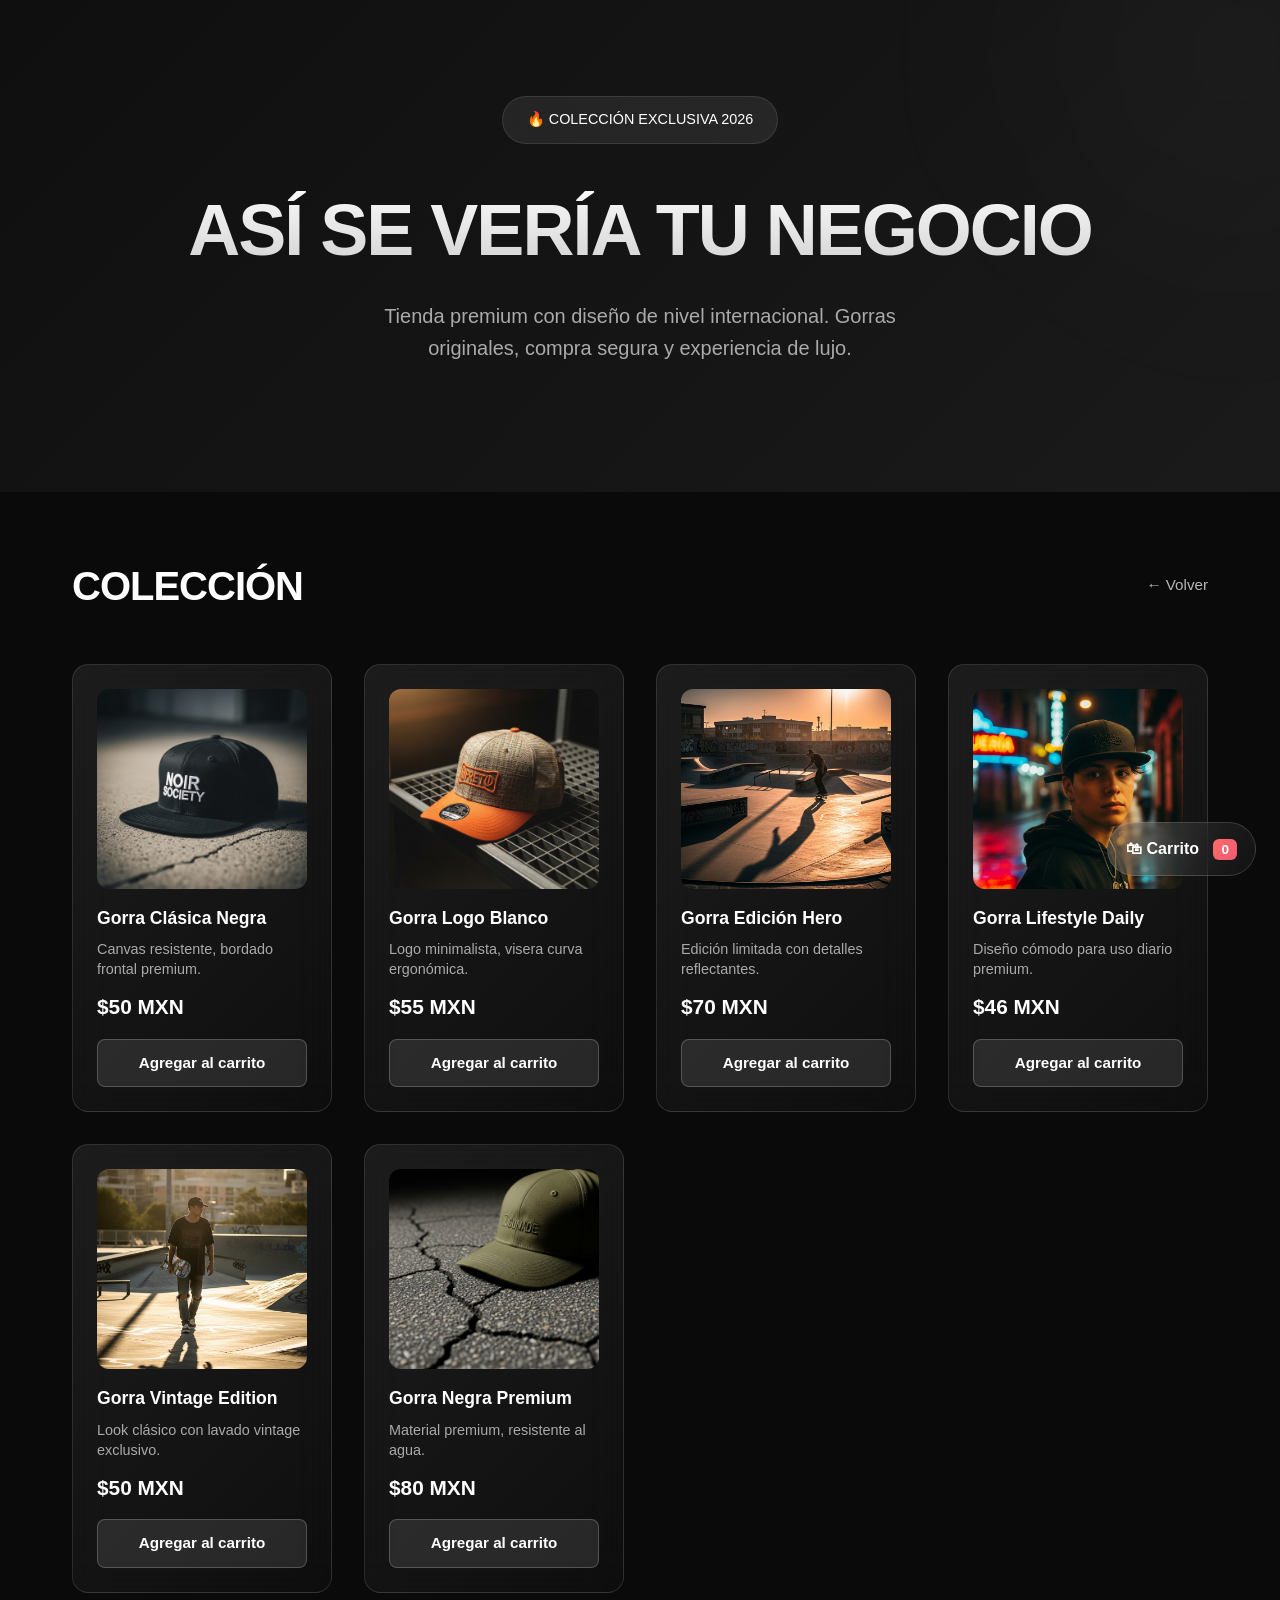
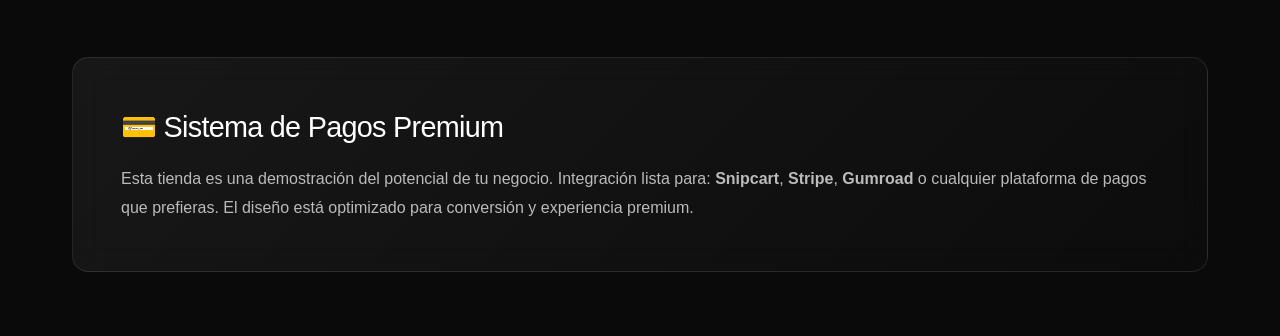
==== commit f99ec61c: "🔥 Premium store design: liquid glass, epic intro, dark theme" ====
--- a/store.html
+++ b/store.html
@@ -8,41 +8,168 @@
     <link rel="icon" type="image/svg+xml" href="favicon.svg" />
     <link rel="stylesheet" href="assets/index-DTHkgMTy.css" crossorigin />
     <style>
-      /* Small overrides for the store layout */
-      .store-container{padding:3rem 1rem;max-width:1100px;margin:0 auto}
-      .products-grid{display:grid;grid-template-columns:repeat(auto-fill,minmax(220px,1fr));gap:1rem}
-      .product-card{background:#0b0b0b;padding:1rem;border-radius:12px;color:#fff}
-      .product-card img{width:100%;height:160px;object-fit:cover;border-radius:8px}
-      .product-meta{margin-top:0.6rem}
-      .price{font-weight:700;margin-top:0.5rem}
-      .buy{margin-top:0.75rem;display:inline-block;padding:0.6rem 0.9rem;border-radius:8px;background:#111827;border:2px solid #111827;color:#fff}
-      .cart-floating{position:fixed;right:18px;bottom:18px;background:#111827;color:#fff;padding:12px 14px;border-radius:999px;box-shadow:0 6px 24px rgba(0,0,0,0.5);z-index:999}
-      .cart-count{background:#ef4444;padding:2px 6px;border-radius:8px;margin-left:8px}
-      .store-header{display:flex;align-items:center;justify-content:space-between;gap:1rem;margin-bottom:1.5rem}
-      .back-link{color:#fff;opacity:0.85}
+      * { margin: 0; padding: 0; box-sizing: border-box; }
+      body { background: #0a0a0a; color: #fff; font-family: 'Inter', sans-serif; }
+
+      /* Hero / Intro */
+      .hero-section {
+        background: linear-gradient(135deg, #0f0f0f 0%, #1a1a1a 100%);
+        padding: 6rem 2rem;
+        text-align: center;
+        position: relative;
+        overflow: hidden;
+      }
+      .hero-section::before {
+        content: '';
+        position: absolute;
+        top: -50%;
+        right: -20%;
+        width: 600px;
+        height: 600px;
+        background: radial-gradient(circle, rgba(255,255,255,0.03) 0%, rgba(255,255,255,0) 70%);
+        border-radius: 50%;
+        filter: blur(100px);
+      }
+      .hero-content { position: relative; z-index: 2; }
+      .hero-content h1 { font-size: clamp(2.5rem, 8vw, 4.5rem); font-weight: 900; text-transform: uppercase; letter-spacing: -2px; margin-bottom: 1rem; background: linear-gradient(to bottom, #fff, #ccc); -webkit-background-clip: text; -webkit-text-fill-color: transparent; background-clip: text; }
+      .hero-content p { font-size: 1.25rem; color: #aaa; margin-bottom: 2rem; max-width: 600px; margin-left: auto; margin-right: auto; line-height: 1.6; }
+      .hero-badge { display: inline-block; padding: 0.75rem 1.5rem; background: rgba(255,255,255,0.08); backdrop-filter: blur(10px); border: 1px solid rgba(255,255,255,0.1); border-radius: 999px; margin-bottom: 2rem; font-size: 0.9rem; }
+
+      /* Container */
+      .store-container { max-width: 1200px; margin: 0 auto; padding: 4rem 2rem; }
+
+      /* Header */
+      .store-header { display: flex; justify-content: space-between; align-items: center; margin-bottom: 3rem; gap: 2rem; }
+      .store-header h2 { font-size: 2.5rem; font-weight: 900; text-transform: uppercase; }
+      .back-link { color: #fff; opacity: 0.7; text-decoration: none; transition: opacity 0.3s; font-size: 0.95rem; }
+      .back-link:hover { opacity: 1; }
+
+      /* Products Grid */
+      .products-grid { display: grid; grid-template-columns: repeat(auto-fill, minmax(240px, 1fr)); gap: 2rem; margin-bottom: 4rem; }
+
+      /* Product Card - Liquid Glass */
+      .product-card {
+        background: linear-gradient(135deg, rgba(255,255,255,0.08), rgba(255,255,255,0.02));
+        backdrop-filter: blur(20px);
+        border: 1px solid rgba(255,255,255,0.12);
+        padding: 1.5rem;
+        border-radius: 16px;
+        transition: all 0.3s cubic-bezier(0.23, 1, 0.320, 1);
+        cursor: pointer;
+        position: relative;
+        overflow: hidden;
+      }
+      .product-card::before {
+        content: '';
+        position: absolute;
+        inset: 0;
+        background: radial-gradient(circle at top left, rgba(255,255,255,0.1), transparent);
+        opacity: 0;
+        transition: opacity 0.3s;
+      }
+      .product-card:hover {
+        background: linear-gradient(135deg, rgba(255,255,255,0.12), rgba(255,255,255,0.04));
+        border-color: rgba(255,255,255,0.2);
+        transform: translateY(-8px);
+      }
+      .product-card:hover::before { opacity: 1; }
+
+      .product-card img { width: 100%; height: 200px; object-fit: cover; border-radius: 12px; margin-bottom: 1rem; }
+      .product-meta { position: relative; z-index: 1; }
+      .product-name { font-size: 1.1rem; font-weight: 600; margin-bottom: 0.5rem; }
+      .product-desc { font-size: 0.9rem; color: #aaa; margin-bottom: 0.75rem; line-height: 1.4; }
+      .price { font-size: 1.3rem; font-weight: 700; color: #fff; margin-bottom: 1rem; }
+      .buy {
+        display: inline-block;
+        padding: 0.75rem 1.5rem;
+        background: rgba(255,255,255,0.1);
+        border: 1px solid rgba(255,255,255,0.2);
+        border-radius: 8px;
+        color: #fff;
+        text-decoration: none;
+        cursor: pointer;
+        font-weight: 600;
+        transition: all 0.3s;
+        width: 100%;
+        text-align: center;
+        font-size: 0.95rem;
+      }
+      .buy:hover {
+        background: rgba(255,255,255,0.15);
+        border-color: rgba(255,255,255,0.3);
+        transform: scale(1.02);
+      }
+
+      /* Floating Cart */
+      .cart-floating {
+        position: fixed;
+        right: 24px;
+        bottom: 24px;
+        background: linear-gradient(135deg, rgba(255,255,255,0.12), rgba(255,255,255,0.04));
+        backdrop-filter: blur(20px);
+        border: 1px solid rgba(255,255,255,0.15);
+        color: #fff;
+        padding: 14px 18px;
+        border-radius: 999px;
+        z-index: 999;
+        text-decoration: none;
+        font-weight: 600;
+        transition: all 0.3s;
+        cursor: pointer;
+      }
+      .cart-floating:hover {
+        background: linear-gradient(135deg, rgba(255,255,255,0.18), rgba(255,255,255,0.08));
+        border-color: rgba(255,255,255,0.25);
+        transform: scale(1.05);
+      }
+      .cart-count { background: linear-gradient(135deg, #ff6b6b, #ee5a6f); padding: 3px 8px; border-radius: 6px; margin-left: 10px; font-size: 0.85rem; font-weight: 700; }
+
+      /* Info Section */
+      .info-section {
+        background: linear-gradient(135deg, rgba(255,255,255,0.06), rgba(255,255,255,0.01));
+        backdrop-filter: blur(15px);
+        border: 1px solid rgba(255,255,255,0.1);
+        padding: 3rem;
+        border-radius: 16px;
+        margin-top: 4rem;
+      }
+      .info-section h3 { font-size: 1.8rem; margin-bottom: 1rem; }
+      .info-section p { font-size: 1rem; color: #bbb; line-height: 1.8; }
+
+      @media (max-width: 768px) {
+        .hero-section { padding: 4rem 1.5rem; }
+        .store-header { flex-direction: column; text-align: center; }
+        .products-grid { grid-template-columns: repeat(auto-fill, minmax(180px, 1fr)); gap: 1.5rem; }
+      }
     </style>
   </head>
   <body>
+    <!-- Hero Section -->
+    <section class="hero-section">
+      <div class="hero-content">
+        <div class="hero-badge">🔥 COLECCIÓN EXCLUSIVA 2026</div>
+        <h1>Así se vería tu negocio</h1>
+        <p>Tienda premium con diseño de nivel internacional. Gorras originales, compra segura y experiencia de lujo.</p>
+      </div>
+    </section>
+
+    <!-- Main Store -->
     <div class="store-container">
       <div class="store-header">
-        <div>
-          <h1 class="text-4xl font-display font-black">Tienda Galexx</h1>
-          <p class="text-sm text-white/70">Gorras originales — compra segura. (Integraciones de pago por configurar)</p>
-        </div>
-        <div>
-          <a class="back-link" href="index.html">← Volver al inicio</a>
-        </div>
+        <h2>Colección</h2>
+        <a class="back-link" href="index.html">← Volver</a>
       </div>
 
       <div id="products" class="products-grid"></div>
 
-      <div style="margin-top:2rem">
-        <h2 class="text-2xl font-semibold">Pagos</h2>
-        <p class="text-white/70">Esta tienda es una demostración estática. Para habilitar pagos seguros y automatizados recomiendo integrar <strong>Snipcart</strong>, <strong>Gumroad</strong> o <strong>Stripe Checkout</strong>. Puedo ayudarte a configurar cualquiera de ellos.</p>
+      <!-- Info Section -->
+      <div class="info-section">
+        <h3>💳 Sistema de Pagos Premium</h3>
+        <p>Esta tienda es una demostración del potencial de tu negocio. Integración lista para: <strong>Snipcart</strong>, <strong>Stripe</strong>, <strong>Gumroad</strong> o cualquier plataforma de pagos que prefieras. El diseño está optimizado para conversión y experiencia premium.</p>
       </div>
     </div>
 
-    <a id="cartBtn" class="cart-floating" href="#">Carrito <span id="cartCount" class="cart-count">0</span></a>
+    <a id="cartBtn" class="cart-floating" href="#">🛍 Carrito <span id="cartCount" class="cart-count">0</span></a>
 
     <script src="assets/store.js"></script>
   </body>
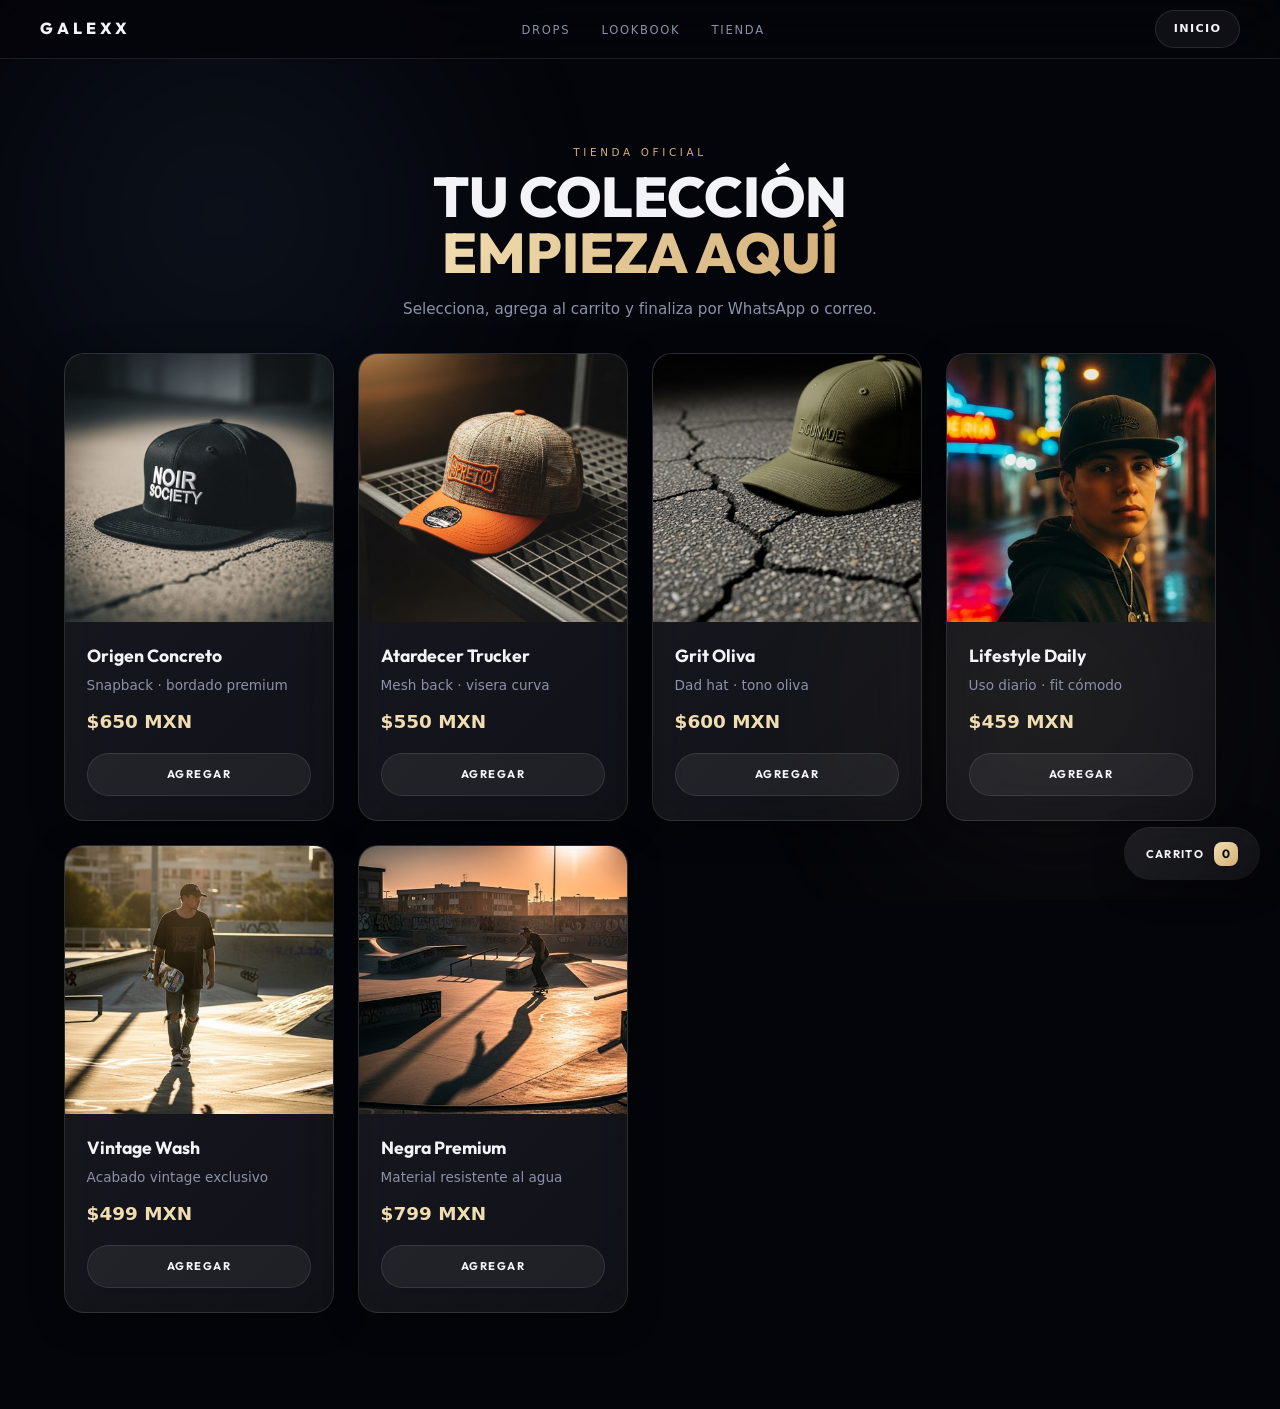
==== commit f422cd94: "Rediseño premium: liquid glass, intro y carga rápida. Reemplaza el bundle React por sitio estático o" ====
--- a/store.html
+++ b/store.html
@@ -3,174 +3,49 @@
   <head>
     <meta charset="utf-8" />
     <meta name="viewport" content="width=device-width, initial-scale=1" />
-    <title>Tienda — Galexx_mx</title>
-    <meta name="description" content="Tienda oficial de Galexx_mx" />
+    <title>Tienda — Galexx MX</title>
+    <meta name="description" content="Tienda oficial Galexx MX. Gorras premium." />
     <link rel="icon" type="image/svg+xml" href="favicon.svg" />
-    <link rel="stylesheet" href="assets/index-DTHkgMTy.css" crossorigin />
-    <style>
-      * { margin: 0; padding: 0; box-sizing: border-box; }
-      body { background: #0a0a0a; color: #fff; font-family: 'Inter', sans-serif; }
-
-      /* Hero / Intro */
-      .hero-section {
-        background: linear-gradient(135deg, #0f0f0f 0%, #1a1a1a 100%);
-        padding: 6rem 2rem;
-        text-align: center;
-        position: relative;
-        overflow: hidden;
-      }
-      .hero-section::before {
-        content: '';
-        position: absolute;
-        top: -50%;
-        right: -20%;
-        width: 600px;
-        height: 600px;
-        background: radial-gradient(circle, rgba(255,255,255,0.03) 0%, rgba(255,255,255,0) 70%);
-        border-radius: 50%;
-        filter: blur(100px);
-      }
-      .hero-content { position: relative; z-index: 2; }
-      .hero-content h1 { font-size: clamp(2.5rem, 8vw, 4.5rem); font-weight: 900; text-transform: uppercase; letter-spacing: -2px; margin-bottom: 1rem; background: linear-gradient(to bottom, #fff, #ccc); -webkit-background-clip: text; -webkit-text-fill-color: transparent; background-clip: text; }
-      .hero-content p { font-size: 1.25rem; color: #aaa; margin-bottom: 2rem; max-width: 600px; margin-left: auto; margin-right: auto; line-height: 1.6; }
-      .hero-badge { display: inline-block; padding: 0.75rem 1.5rem; background: rgba(255,255,255,0.08); backdrop-filter: blur(10px); border: 1px solid rgba(255,255,255,0.1); border-radius: 999px; margin-bottom: 2rem; font-size: 0.9rem; }
-
-      /* Container */
-      .store-container { max-width: 1200px; margin: 0 auto; padding: 4rem 2rem; }
-
-      /* Header */
-      .store-header { display: flex; justify-content: space-between; align-items: center; margin-bottom: 3rem; gap: 2rem; }
-      .store-header h2 { font-size: 2.5rem; font-weight: 900; text-transform: uppercase; }
-      .back-link { color: #fff; opacity: 0.7; text-decoration: none; transition: opacity 0.3s; font-size: 0.95rem; }
-      .back-link:hover { opacity: 1; }
-
-      /* Products Grid */
-      .products-grid { display: grid; grid-template-columns: repeat(auto-fill, minmax(240px, 1fr)); gap: 2rem; margin-bottom: 4rem; }
-
-      /* Product Card - Liquid Glass */
-      .product-card {
-        background: linear-gradient(135deg, rgba(255,255,255,0.08), rgba(255,255,255,0.02));
-        backdrop-filter: blur(20px);
-        border: 1px solid rgba(255,255,255,0.12);
-        padding: 1.5rem;
-        border-radius: 16px;
-        transition: all 0.3s cubic-bezier(0.23, 1, 0.320, 1);
-        cursor: pointer;
-        position: relative;
-        overflow: hidden;
-      }
-      .product-card::before {
-        content: '';
-        position: absolute;
-        inset: 0;
-        background: radial-gradient(circle at top left, rgba(255,255,255,0.1), transparent);
-        opacity: 0;
-        transition: opacity 0.3s;
-      }
-      .product-card:hover {
-        background: linear-gradient(135deg, rgba(255,255,255,0.12), rgba(255,255,255,0.04));
-        border-color: rgba(255,255,255,0.2);
-        transform: translateY(-8px);
-      }
-      .product-card:hover::before { opacity: 1; }
-
-      .product-card img { width: 100%; height: 200px; object-fit: cover; border-radius: 12px; margin-bottom: 1rem; }
-      .product-meta { position: relative; z-index: 1; }
-      .product-name { font-size: 1.1rem; font-weight: 600; margin-bottom: 0.5rem; }
-      .product-desc { font-size: 0.9rem; color: #aaa; margin-bottom: 0.75rem; line-height: 1.4; }
-      .price { font-size: 1.3rem; font-weight: 700; color: #fff; margin-bottom: 1rem; }
-      .buy {
-        display: inline-block;
-        padding: 0.75rem 1.5rem;
-        background: rgba(255,255,255,0.1);
-        border: 1px solid rgba(255,255,255,0.2);
-        border-radius: 8px;
-        color: #fff;
-        text-decoration: none;
-        cursor: pointer;
-        font-weight: 600;
-        transition: all 0.3s;
-        width: 100%;
-        text-align: center;
-        font-size: 0.95rem;
-      }
-      .buy:hover {
-        background: rgba(255,255,255,0.15);
-        border-color: rgba(255,255,255,0.3);
-        transform: scale(1.02);
-      }
-
-      /* Floating Cart */
-      .cart-floating {
-        position: fixed;
-        right: 24px;
-        bottom: 24px;
-        background: linear-gradient(135deg, rgba(255,255,255,0.12), rgba(255,255,255,0.04));
-        backdrop-filter: blur(20px);
-        border: 1px solid rgba(255,255,255,0.15);
-        color: #fff;
-        padding: 14px 18px;
-        border-radius: 999px;
-        z-index: 999;
-        text-decoration: none;
-        font-weight: 600;
-        transition: all 0.3s;
-        cursor: pointer;
-      }
-      .cart-floating:hover {
-        background: linear-gradient(135deg, rgba(255,255,255,0.18), rgba(255,255,255,0.08));
-        border-color: rgba(255,255,255,0.25);
-        transform: scale(1.05);
-      }
-      .cart-count { background: linear-gradient(135deg, #ff6b6b, #ee5a6f); padding: 3px 8px; border-radius: 6px; margin-left: 10px; font-size: 0.85rem; font-weight: 700; }
-
-      /* Info Section */
-      .info-section {
-        background: linear-gradient(135deg, rgba(255,255,255,0.06), rgba(255,255,255,0.01));
-        backdrop-filter: blur(15px);
-        border: 1px solid rgba(255,255,255,0.1);
-        padding: 3rem;
-        border-radius: 16px;
-        margin-top: 4rem;
-      }
-      .info-section h3 { font-size: 1.8rem; margin-bottom: 1rem; }
-      .info-section p { font-size: 1rem; color: #bbb; line-height: 1.8; }
-
-      @media (max-width: 768px) {
-        .hero-section { padding: 4rem 1.5rem; }
-        .store-header { flex-direction: column; text-align: center; }
-        .products-grid { grid-template-columns: repeat(auto-fill, minmax(180px, 1fr)); gap: 1.5rem; }
-      }
-    </style>
+    <link rel="preconnect" href="https://fonts.bunny.net" crossorigin />
+    <link href="https://fonts.bunny.net/css?family=outfit:700,800|dm-sans:400,500" rel="stylesheet" />
+    <link rel="stylesheet" href="assets/galexx.css" />
+    <link rel="stylesheet" href="assets/store.css" />
   </head>
   <body>
-    <!-- Hero Section -->
-    <section class="hero-section">
-      <div class="hero-content">
-        <div class="hero-badge">🔥 COLECCIÓN EXCLUSIVA 2026</div>
-        <h1>Así se vería tu negocio</h1>
-        <p>Tienda premium con diseño de nivel internacional. Gorras originales, compra segura y experiencia de lujo.</p>
-      </div>
-    </section>
-
-    <!-- Main Store -->
-    <div class="store-container">
-      <div class="store-header">
-        <h2>Colección</h2>
-        <a class="back-link" href="index.html">← Volver</a>
-      </div>
-
-      <div id="products" class="products-grid"></div>
-
-      <!-- Info Section -->
-      <div class="info-section">
-        <h3>💳 Sistema de Pagos Premium</h3>
-        <p>Esta tienda es una demostración del potencial de tu negocio. Integración lista para: <strong>Snipcart</strong>, <strong>Stripe</strong>, <strong>Gumroad</strong> o cualquier plataforma de pagos que prefieras. El diseño está optimizado para conversión y experiencia premium.</p>
-      </div>
+    <div class="ambient" aria-hidden="true">
+      <div class="ambient__orb ambient__orb--1"></div>
+      <div class="ambient__orb ambient__orb--2"></div>
     </div>
 
-    <a id="cartBtn" class="cart-floating" href="#">🛍 Carrito <span id="cartCount" class="cart-count">0</span></a>
+    <header class="nav is-scrolled">
+      <div class="nav__inner">
+        <a href="index.html" class="nav__brand">GALEXX</a>
+        <ul class="nav__links">
+          <li><a href="index.html#drops">Drops</a></li>
+          <li><a href="index.html#lookbook">Lookbook</a></li>
+          <li><a href="store.html">Tienda</a></li>
+        </ul>
+        <a href="index.html" class="nav__cta" style="background:var(--glass);color:var(--text);border:1px solid var(--border)">Inicio</a>
+      </div>
+    </header>
 
-    <script src="assets/store.js"></script>
+    <main class="store-page">
+      <section class="store-hero reveal is-visible">
+        <p class="sec-label">Tienda oficial</p>
+        <h1>Tu colección<br /><span>empieza aquí</span></h1>
+        <p class="store-hero__sub">Selecciona, agrega al carrito y finaliza por WhatsApp o correo.</p>
+      </section>
+
+      <div class="wrap">
+        <div id="products" class="store-grid"></div>
+      </div>
+    </main>
+
+    <button type="button" id="cartBtn" class="cart-fab glass glass--shimmer" aria-label="Carrito">
+      <span>Carrito</span>
+      <span id="cartCount" class="cart-fab__count">0</span>
+    </button>
+
+    <script src="assets/store.js" defer></script>
   </body>
-</html>+</html>
--- a/assets/galexx.css
+++ b/assets/galexx.css
@@ -0,0 +1,727 @@
+/* Galexx MX — Liquid Glass Premium */
+:root {
+  --bg: #04050a;
+  --bg-elevated: #0c0e16;
+  --glass: rgba(255, 255, 255, 0.05);
+  --glass-strong: rgba(255, 255, 255, 0.09);
+  --border: rgba(255, 255, 255, 0.1);
+  --border-glow: rgba(212, 175, 120, 0.35);
+  --gold: #d4af78;
+  --gold-bright: #f0ddb0;
+  --silver: #c8d0e0;
+  --text: #f4f4f8;
+  --muted: #8b92a8;
+  --accent: #7eb8ff;
+  --violet: #a78bfa;
+  --radius: 20px;
+  --radius-pill: 999px;
+  --font-display: "Outfit", system-ui, sans-serif;
+  --font-body: "DM Sans", system-ui, sans-serif;
+  --ease-out: cubic-bezier(0.16, 1, 0.3, 1);
+  --ease-spring: cubic-bezier(0.34, 1.56, 0.64, 1);
+}
+
+*, *::before, *::after { box-sizing: border-box; margin: 0; padding: 0; }
+html { scroll-behavior: smooth; }
+body {
+  font-family: var(--font-body);
+  background: var(--bg);
+  color: var(--text);
+  line-height: 1.6;
+  overflow-x: hidden;
+  -webkit-font-smoothing: antialiased;
+}
+
+body.is-locked { overflow: hidden; }
+
+/* Ambient background */
+.ambient {
+  position: fixed;
+  inset: 0;
+  z-index: 0;
+  pointer-events: none;
+  overflow: hidden;
+}
+.ambient__orb {
+  position: absolute;
+  border-radius: 50%;
+  filter: blur(80px);
+  opacity: 0.45;
+  animation: orbFloat 18s ease-in-out infinite alternate;
+}
+.ambient__orb--1 {
+  width: 55vw; height: 55vw;
+  top: -15%; left: -10%;
+  background: radial-gradient(circle, rgba(126, 184, 255, 0.2), transparent 70%);
+}
+.ambient__orb--2 {
+  width: 45vw; height: 45vw;
+  bottom: -10%; right: -5%;
+  background: radial-gradient(circle, rgba(212, 175, 120, 0.18), transparent 70%);
+  animation-delay: -6s;
+}
+.ambient__orb--3 {
+  width: 30vw; height: 30vw;
+  top: 40%; left: 50%;
+  background: radial-gradient(circle, rgba(167, 139, 250, 0.12), transparent 70%);
+  animation-delay: -12s;
+}
+@keyframes orbFloat {
+  from { transform: translate(0, 0) scale(1); }
+  to { transform: translate(3%, 4%) scale(1.08); }
+}
+
+/* Intro */
+.intro {
+  position: fixed;
+  inset: 0;
+  z-index: 10000;
+  background: #000;
+  display: flex;
+  align-items: center;
+  justify-content: center;
+  transition: opacity 0.9s var(--ease-out), visibility 0.9s;
+}
+.intro.is-done {
+  opacity: 0;
+  visibility: hidden;
+  pointer-events: none;
+}
+.intro__media {
+  position: absolute;
+  inset: 0;
+  object-fit: cover;
+  width: 100%;
+  height: 100%;
+  opacity: 0.55;
+}
+.intro__veil {
+  position: absolute;
+  inset: 0;
+  background: linear-gradient(180deg, rgba(4,5,10,0.3) 0%, rgba(4,5,10,0.92) 100%);
+}
+.intro__content {
+  position: relative;
+  z-index: 2;
+  text-align: center;
+  padding: 2rem;
+}
+.intro__logo {
+  font-family: var(--font-display);
+  font-size: clamp(2.5rem, 10vw, 5rem);
+  font-weight: 800;
+  letter-spacing: 0.35em;
+  text-indent: 0.35em;
+  text-transform: uppercase;
+  background: linear-gradient(135deg, var(--gold-bright), var(--gold), var(--silver));
+  -webkit-background-clip: text;
+  background-clip: text;
+  color: transparent;
+  animation: introLogo 1.2s var(--ease-out) both;
+}
+.intro__tag {
+  margin-top: 1rem;
+  font-size: 0.75rem;
+  letter-spacing: 0.4em;
+  text-transform: uppercase;
+  color: var(--muted);
+  animation: fadeUp 1s 0.4s var(--ease-out) both;
+}
+.intro__bar {
+  width: 120px;
+  height: 2px;
+  margin: 2rem auto 0;
+  background: rgba(255,255,255,0.08);
+  border-radius: 2px;
+  overflow: hidden;
+}
+.intro__bar-fill {
+  height: 100%;
+  width: 0;
+  background: linear-gradient(90deg, var(--gold), var(--accent));
+  border-radius: 2px;
+  animation: introLoad 2.2s var(--ease-out) forwards;
+}
+.intro__skip {
+  position: absolute;
+  bottom: 2rem;
+  right: 2rem;
+  z-index: 3;
+  font-size: 0.7rem;
+  letter-spacing: 0.2em;
+  text-transform: uppercase;
+  color: var(--muted);
+  background: none;
+  border: none;
+  cursor: pointer;
+  padding: 0.5rem;
+  transition: color 0.3s;
+}
+.intro__skip:hover { color: var(--text); }
+@keyframes introLogo {
+  from { opacity: 0; transform: scale(0.92) translateY(20px); filter: blur(8px); }
+  to { opacity: 1; transform: scale(1) translateY(0); filter: blur(0); }
+}
+@keyframes introLoad { to { width: 100%; } }
+@keyframes fadeUp {
+  from { opacity: 0; transform: translateY(12px); }
+  to { opacity: 1; transform: translateY(0); }
+}
+
+/* Glass utilities */
+.glass {
+  background: linear-gradient(135deg, var(--glass-strong), var(--glass));
+  backdrop-filter: blur(24px) saturate(1.4);
+  -webkit-backdrop-filter: blur(24px) saturate(1.4);
+  border: 1px solid var(--border);
+  box-shadow: 0 8px 32px rgba(0,0,0,0.35), inset 0 1px 0 rgba(255,255,255,0.06);
+}
+.glass--shimmer {
+  position: relative;
+  overflow: hidden;
+}
+.glass--shimmer::after {
+  content: "";
+  position: absolute;
+  inset: 0;
+  background: linear-gradient(105deg, transparent 40%, rgba(255,255,255,0.06) 50%, transparent 60%);
+  transform: translateX(-100%);
+  animation: shimmer 6s ease-in-out infinite;
+}
+@keyframes shimmer {
+  0%, 70% { transform: translateX(-100%); }
+  100% { transform: translateX(100%); }
+}
+
+/* Layout */
+.wrap { position: relative; z-index: 1; max-width: 1200px; margin: 0 auto; padding: 0 1.5rem; }
+section { padding: 5rem 0; }
+
+/* Nav */
+.nav {
+  position: fixed;
+  top: 0; left: 0; right: 0;
+  z-index: 1000;
+  padding: 1rem 1.5rem;
+  transition: background 0.4s, padding 0.4s, box-shadow 0.4s;
+}
+.nav.is-scrolled {
+  background: rgba(4, 5, 10, 0.75);
+  backdrop-filter: blur(20px);
+  -webkit-backdrop-filter: blur(20px);
+  border-bottom: 1px solid var(--border);
+  padding: 0.65rem 1.5rem;
+}
+.nav__inner {
+  max-width: 1200px;
+  margin: 0 auto;
+  display: flex;
+  align-items: center;
+  justify-content: space-between;
+  gap: 1rem;
+}
+.nav__brand {
+  font-family: var(--font-display);
+  font-weight: 800;
+  font-size: 1rem;
+  letter-spacing: 0.25em;
+  text-decoration: none;
+  color: var(--text);
+}
+.nav__links {
+  display: flex;
+  align-items: center;
+  gap: 0.25rem;
+  list-style: none;
+}
+.nav__links a {
+  color: var(--muted);
+  text-decoration: none;
+  font-size: 0.72rem;
+  letter-spacing: 0.15em;
+  text-transform: uppercase;
+  padding: 0.5rem 0.85rem;
+  border-radius: var(--radius-pill);
+  transition: color 0.3s, background 0.3s;
+}
+.nav__links a:hover { color: var(--text); background: var(--glass); }
+.nav__cta {
+  display: inline-flex;
+  align-items: center;
+  gap: 0.4rem;
+  padding: 0.55rem 1.1rem;
+  border-radius: var(--radius-pill);
+  font-size: 0.7rem;
+  font-weight: 600;
+  letter-spacing: 0.12em;
+  text-transform: uppercase;
+  text-decoration: none;
+  color: var(--bg);
+  background: linear-gradient(135deg, var(--gold-bright), var(--gold));
+  border: none;
+  transition: transform 0.35s var(--ease-spring), box-shadow 0.35s;
+}
+.nav__cta:hover {
+  transform: translateY(-2px);
+  box-shadow: 0 12px 40px rgba(212, 175, 120, 0.25);
+}
+.nav__burger {
+  display: none;
+  background: none;
+  border: none;
+  color: var(--text);
+  cursor: pointer;
+  padding: 0.5rem;
+}
+
+/* Hero */
+.hero {
+  min-height: 100dvh;
+  display: flex;
+  align-items: center;
+  padding: 7rem 0 4rem;
+  position: relative;
+}
+.hero__grid {
+  display: grid;
+  grid-template-columns: 1fr 1fr;
+  gap: 3rem;
+  align-items: center;
+  width: 100%;
+}
+.hero__badge {
+  display: inline-flex;
+  align-items: center;
+  gap: 0.5rem;
+  padding: 0.4rem 1rem;
+  border-radius: var(--radius-pill);
+  font-size: 0.65rem;
+  letter-spacing: 0.2em;
+  text-transform: uppercase;
+  color: var(--gold);
+  margin-bottom: 1.5rem;
+}
+.hero__badge::before {
+  content: "";
+  width: 6px; height: 6px;
+  border-radius: 50%;
+  background: var(--gold);
+  box-shadow: 0 0 12px var(--gold);
+  animation: pulse 2s infinite;
+}
+@keyframes pulse {
+  0%, 100% { opacity: 1; }
+  50% { opacity: 0.4; }
+}
+.hero__title {
+  font-family: var(--font-display);
+  font-size: clamp(2.8rem, 7vw, 4.8rem);
+  font-weight: 800;
+  line-height: 0.95;
+  letter-spacing: -0.02em;
+  text-transform: uppercase;
+  margin-bottom: 1.25rem;
+}
+.hero__title span {
+  display: block;
+  background: linear-gradient(120deg, var(--text) 20%, var(--silver) 50%, var(--gold-bright));
+  -webkit-background-clip: text;
+  background-clip: text;
+  color: transparent;
+}
+.hero__sub {
+  font-size: 1.05rem;
+  color: var(--muted);
+  max-width: 28ch;
+  margin-bottom: 2rem;
+}
+.hero__actions { display: flex; flex-wrap: wrap; gap: 1rem; }
+.btn {
+  display: inline-flex;
+  align-items: center;
+  justify-content: center;
+  gap: 0.5rem;
+  padding: 0.95rem 1.75rem;
+  border-radius: var(--radius-pill);
+  font-family: var(--font-display);
+  font-size: 0.8rem;
+  font-weight: 700;
+  letter-spacing: 0.14em;
+  text-transform: uppercase;
+  text-decoration: none;
+  border: none;
+  cursor: pointer;
+  transition: transform 0.35s var(--ease-spring), box-shadow 0.35s, background 0.35s;
+}
+.btn--gold {
+  color: var(--bg);
+  background: linear-gradient(135deg, var(--gold-bright), var(--gold));
+}
+.btn--gold:hover {
+  transform: translateY(-3px);
+  box-shadow: 0 16px 48px rgba(212, 175, 120, 0.3);
+}
+.btn--glass {
+  color: var(--text);
+  background: var(--glass);
+  border: 1px solid var(--border);
+  backdrop-filter: blur(12px);
+}
+.btn--glass:hover {
+  border-color: var(--border-glow);
+  transform: translateY(-2px);
+}
+.hero__visual {
+  position: relative;
+  aspect-ratio: 1;
+  max-height: min(72vh, 560px);
+  margin-left: auto;
+  width: 100%;
+}
+.hero__frame {
+  position: absolute;
+  inset: 0;
+  border-radius: 28px;
+  padding: 1px;
+  background: linear-gradient(135deg, rgba(212,175,120,0.4), rgba(126,184,255,0.2), rgba(255,255,255,0.1));
+}
+.hero__frame-inner {
+  width: 100%;
+  height: 100%;
+  border-radius: 27px;
+  overflow: hidden;
+  background: var(--bg-elevated);
+}
+.hero__frame img {
+  width: 100%;
+  height: 100%;
+  object-fit: cover;
+  transform: scale(1.02);
+  transition: transform 8s var(--ease-out);
+}
+.hero__visual:hover .hero__frame img { transform: scale(1.08); }
+.hero__float {
+  position: absolute;
+  bottom: -1rem;
+  left: -1rem;
+  padding: 1rem 1.25rem;
+  border-radius: var(--radius);
+  font-size: 0.75rem;
+  letter-spacing: 0.1em;
+  text-transform: uppercase;
+}
+.hero__float strong {
+  display: block;
+  font-family: var(--font-display);
+  font-size: 1.5rem;
+  color: var(--gold-bright);
+  letter-spacing: 0.05em;
+  margin-top: 0.25rem;
+}
+
+/* Section headers */
+.sec-head {
+  display: flex;
+  flex-wrap: wrap;
+  justify-content: space-between;
+  align-items: flex-end;
+  gap: 1rem;
+  margin-bottom: 3rem;
+}
+.sec-head h2 {
+  font-family: var(--font-display);
+  font-size: clamp(2rem, 5vw, 3rem);
+  font-weight: 800;
+  text-transform: uppercase;
+  letter-spacing: -0.02em;
+}
+.sec-head p { color: var(--muted); font-size: 0.9rem; max-width: 32ch; }
+.sec-label {
+  font-size: 0.65rem;
+  letter-spacing: 0.35em;
+  text-transform: uppercase;
+  color: var(--gold);
+  margin-bottom: 0.5rem;
+}
+
+/* Products grid */
+.drops__grid {
+  display: grid;
+  grid-template-columns: repeat(3, 1fr);
+  gap: 1.5rem;
+}
+.card {
+  border-radius: var(--radius);
+  overflow: hidden;
+  cursor: pointer;
+  transition: transform 0.5s var(--ease-out), box-shadow 0.5s;
+}
+.card:hover {
+  transform: translateY(-8px);
+  box-shadow: 0 24px 60px rgba(0,0,0,0.45);
+}
+.card__img {
+  position: relative;
+  aspect-ratio: 1;
+  overflow: hidden;
+  background: var(--bg-elevated);
+}
+.card__img img {
+  width: 100%;
+  height: 100%;
+  object-fit: cover;
+  transition: transform 0.7s var(--ease-out);
+}
+.card:hover .card__img img { transform: scale(1.06); }
+.card__img::after {
+  content: "";
+  position: absolute;
+  inset: 0;
+  background: linear-gradient(0deg, rgba(4,5,10,0.85) 0%, transparent 50%);
+}
+.card__body { padding: 1.25rem 1.35rem 1.5rem; }
+.card__type {
+  font-size: 0.65rem;
+  letter-spacing: 0.2em;
+  text-transform: uppercase;
+  color: var(--muted);
+  margin-bottom: 0.35rem;
+}
+.card__name {
+  font-family: var(--font-display);
+  font-size: 1.15rem;
+  font-weight: 700;
+  margin-bottom: 0.5rem;
+}
+.card__price {
+  font-size: 1.1rem;
+  font-weight: 600;
+  color: var(--gold-bright);
+}
+.card__cta {
+  margin-top: 1rem;
+  font-size: 0.65rem;
+  letter-spacing: 0.15em;
+  text-transform: uppercase;
+  color: var(--accent);
+  opacity: 0;
+  transform: translateY(6px);
+  transition: opacity 0.35s, transform 0.35s;
+}
+.card:hover .card__cta { opacity: 1; transform: translateY(0); }
+
+/* Lookbook scroll */
+.lookbook {
+  padding: 5rem 0;
+  overflow: hidden;
+}
+.lookbook__track {
+  display: flex;
+  gap: 1.25rem;
+  padding: 0 1.5rem 1rem;
+  overflow-x: auto;
+  scroll-snap-type: x mandatory;
+  scrollbar-width: none;
+  -ms-overflow-style: none;
+}
+.lookbook__track::-webkit-scrollbar { display: none; }
+.lookbook__slide {
+  flex: 0 0 min(85vw, 520px);
+  scroll-snap-align: center;
+  position: relative;
+  aspect-ratio: 4/5;
+  border-radius: var(--radius);
+  overflow: hidden;
+}
+.lookbook__slide img {
+  width: 100%;
+  height: 100%;
+  object-fit: cover;
+}
+.lookbook__cap {
+  position: absolute;
+  bottom: 0; left: 0; right: 0;
+  padding: 1.5rem;
+  background: linear-gradient(0deg, rgba(4,5,10,0.9), transparent);
+  font-family: var(--font-display);
+  font-size: 0.85rem;
+  font-weight: 700;
+  letter-spacing: 0.15em;
+  text-transform: uppercase;
+}
+
+/* Features strip */
+.strip {
+  display: grid;
+  grid-template-columns: repeat(3, 1fr);
+  gap: 1rem;
+  margin: 2rem 0;
+}
+.strip__item {
+  padding: 1.5rem;
+  border-radius: var(--radius);
+  text-align: center;
+}
+.strip__item h3 {
+  font-family: var(--font-display);
+  font-size: 0.85rem;
+  letter-spacing: 0.12em;
+  text-transform: uppercase;
+  margin-bottom: 0.35rem;
+}
+.strip__item p { font-size: 0.8rem; color: var(--muted); }
+
+/* CTA band */
+.cta-band {
+  margin: 2rem 1.5rem 0;
+  max-width: 1200px;
+  margin-left: auto;
+  margin-right: auto;
+  padding: 4rem 2rem;
+  border-radius: 28px;
+  text-align: center;
+  position: relative;
+  overflow: hidden;
+}
+.cta-band::before {
+  content: "";
+  position: absolute;
+  inset: 0;
+  background: linear-gradient(135deg, rgba(212,175,120,0.15), rgba(126,184,255,0.08));
+  pointer-events: none;
+}
+.cta-band h2 {
+  font-family: var(--font-display);
+  font-size: clamp(1.8rem, 4vw, 2.8rem);
+  font-weight: 800;
+  text-transform: uppercase;
+  margin-bottom: 0.75rem;
+  position: relative;
+}
+.cta-band p {
+  color: var(--muted);
+  margin-bottom: 2rem;
+  position: relative;
+}
+.cta-band__actions {
+  display: flex;
+  flex-wrap: wrap;
+  gap: 1rem;
+  justify-content: center;
+  position: relative;
+}
+
+/* Footer */
+.footer {
+  padding: 3rem 1.5rem;
+  border-top: 1px solid var(--border);
+  margin-top: 4rem;
+}
+.footer__inner {
+  max-width: 1200px;
+  margin: 0 auto;
+  display: flex;
+  flex-wrap: wrap;
+  justify-content: space-between;
+  align-items: center;
+  gap: 1.5rem;
+}
+.footer__brand {
+  font-family: var(--font-display);
+  font-weight: 800;
+  letter-spacing: 0.2em;
+  font-size: 0.9rem;
+}
+.footer__copy { font-size: 0.75rem; color: var(--muted); }
+.footer a {
+  color: var(--muted);
+  text-decoration: none;
+  font-size: 0.75rem;
+  letter-spacing: 0.1em;
+  text-transform: uppercase;
+  transition: color 0.3s;
+}
+.footer a:hover { color: var(--gold); }
+
+/* Reveal animations */
+.reveal {
+  opacity: 0;
+  transform: translateY(28px);
+  transition: opacity 0.8s var(--ease-out), transform 0.8s var(--ease-out);
+}
+.reveal.is-visible {
+  opacity: 1;
+  transform: translateY(0);
+}
+.reveal--delay-1 { transition-delay: 0.1s; }
+.reveal--delay-2 { transition-delay: 0.2s; }
+.reveal--delay-3 { transition-delay: 0.3s; }
+
+/* Image skeleton */
+.img-wrap { position: relative; background: var(--bg-elevated); }
+.img-wrap.is-loading::before {
+  content: "";
+  position: absolute;
+  inset: 0;
+  background: linear-gradient(90deg, transparent, rgba(255,255,255,0.04), transparent);
+  animation: skeleton 1.2s infinite;
+}
+@keyframes skeleton {
+  from { transform: translateX(-100%); }
+  to { transform: translateX(100%); }
+}
+.img-wrap img { opacity: 0; transition: opacity 0.5s; }
+.img-wrap img.is-loaded { opacity: 1; }
+
+/* Floating shop */
+.fab-shop {
+  position: fixed;
+  right: 1.25rem;
+  bottom: 1.25rem;
+  z-index: 900;
+  padding: 0.85rem 1.35rem;
+  border-radius: var(--radius-pill);
+  font-size: 0.7rem;
+  font-weight: 700;
+  letter-spacing: 0.12em;
+  text-transform: uppercase;
+  text-decoration: none;
+  color: var(--bg);
+  background: linear-gradient(135deg, var(--gold-bright), var(--gold));
+  box-shadow: 0 12px 40px rgba(0,0,0,0.5);
+  transition: transform 0.35s var(--ease-spring);
+}
+.fab-shop:hover { transform: scale(1.05) translateY(-2px); }
+
+/* Mobile */
+@media (max-width: 900px) {
+  .hero__grid { grid-template-columns: 1fr; text-align: center; }
+  .hero__sub { margin-left: auto; margin-right: auto; }
+  .hero__actions { justify-content: center; }
+  .hero__visual { max-width: 400px; margin: 0 auto; order: -1; }
+  .hero__float { left: 50%; transform: translateX(-50%); bottom: -0.5rem; }
+  .drops__grid { grid-template-columns: 1fr; max-width: 360px; margin: 0 auto; }
+  .strip { grid-template-columns: 1fr; }
+  .nav__links {
+    display: none;
+    position: absolute;
+    top: 100%;
+    left: 1rem; right: 1rem;
+    flex-direction: column;
+    padding: 1rem;
+    border-radius: var(--radius);
+    background: rgba(12, 14, 22, 0.95);
+    backdrop-filter: blur(20px);
+    border: 1px solid var(--border);
+  }
+  .nav__links.is-open { display: flex; }
+  .nav__burger { display: block; }
+}
+
+@media (prefers-reduced-motion: reduce) {
+  *, *::before, *::after {
+    animation-duration: 0.01ms !important;
+    transition-duration: 0.01ms !important;
+  }
+  .reveal { opacity: 1; transform: none; }
+}
--- a/assets/store.css
+++ b/assets/store.css
@@ -0,0 +1,120 @@
+.store-page { padding-top: 6rem; min-height: 100vh; position: relative; z-index: 1; }
+.store-hero {
+  text-align: center;
+  padding: 3rem 1.5rem 2rem;
+  max-width: 640px;
+  margin: 0 auto;
+}
+.store-hero h1 {
+  font-family: var(--font-display);
+  font-size: clamp(2.2rem, 6vw, 3.5rem);
+  font-weight: 800;
+  text-transform: uppercase;
+  line-height: 1;
+  margin-bottom: 1rem;
+}
+.store-hero h1 span {
+  background: linear-gradient(120deg, var(--gold-bright), var(--gold));
+  -webkit-background-clip: text;
+  background-clip: text;
+  color: transparent;
+}
+.store-hero__sub { color: var(--muted); font-size: 0.95rem; }
+
+.store-grid {
+  display: grid;
+  grid-template-columns: repeat(auto-fill, minmax(260px, 1fr));
+  gap: 1.5rem;
+  padding-bottom: 6rem;
+}
+
+.store-card {
+  border-radius: var(--radius);
+  overflow: hidden;
+  transition: transform 0.45s var(--ease-out), box-shadow 0.45s;
+}
+.store-card:hover {
+  transform: translateY(-6px);
+  box-shadow: 0 20px 50px rgba(0,0,0,0.4);
+}
+.store-card__img {
+  aspect-ratio: 1;
+  overflow: hidden;
+  background: var(--bg-elevated);
+}
+.store-card__img img {
+  width: 100%;
+  height: 100%;
+  object-fit: cover;
+  transition: transform 0.6s var(--ease-out);
+}
+.store-card:hover .store-card__img img { transform: scale(1.05); }
+.store-card__body { padding: 1.25rem 1.35rem 1.5rem; }
+.store-card__name {
+  font-family: var(--font-display);
+  font-size: 1.1rem;
+  font-weight: 700;
+  margin-bottom: 0.35rem;
+}
+.store-card__desc { font-size: 0.85rem; color: var(--muted); margin-bottom: 0.75rem; line-height: 1.45; }
+.store-card__price {
+  font-size: 1.15rem;
+  font-weight: 600;
+  color: var(--gold-bright);
+  margin-bottom: 1rem;
+}
+.store-card__buy {
+  width: 100%;
+  padding: 0.85rem;
+  border: 1px solid var(--border);
+  border-radius: var(--radius-pill);
+  background: rgba(255,255,255,0.06);
+  color: var(--text);
+  font-family: var(--font-display);
+  font-size: 0.7rem;
+  font-weight: 700;
+  letter-spacing: 0.14em;
+  text-transform: uppercase;
+  cursor: pointer;
+  transition: background 0.3s, border-color 0.3s, transform 0.3s var(--ease-spring);
+}
+.store-card__buy:hover {
+  background: rgba(212, 175, 120, 0.15);
+  border-color: var(--border-glow);
+  transform: scale(1.02);
+}
+.store-card__buy.is-added {
+  background: rgba(126, 184, 255, 0.15);
+  border-color: rgba(126, 184, 255, 0.4);
+}
+
+.cart-fab {
+  position: fixed;
+  right: 1.25rem;
+  bottom: 1.25rem;
+  z-index: 900;
+  display: flex;
+  align-items: center;
+  gap: 0.65rem;
+  padding: 0.9rem 1.35rem;
+  border-radius: var(--radius-pill);
+  border: none;
+  cursor: pointer;
+  color: var(--text);
+  font-family: var(--font-display);
+  font-size: 0.7rem;
+  font-weight: 700;
+  letter-spacing: 0.12em;
+  text-transform: uppercase;
+}
+.cart-fab__count {
+  min-width: 1.5rem;
+  height: 1.5rem;
+  display: flex;
+  align-items: center;
+  justify-content: center;
+  border-radius: 8px;
+  background: linear-gradient(135deg, var(--gold-bright), var(--gold));
+  color: var(--bg);
+  font-size: 0.75rem;
+}
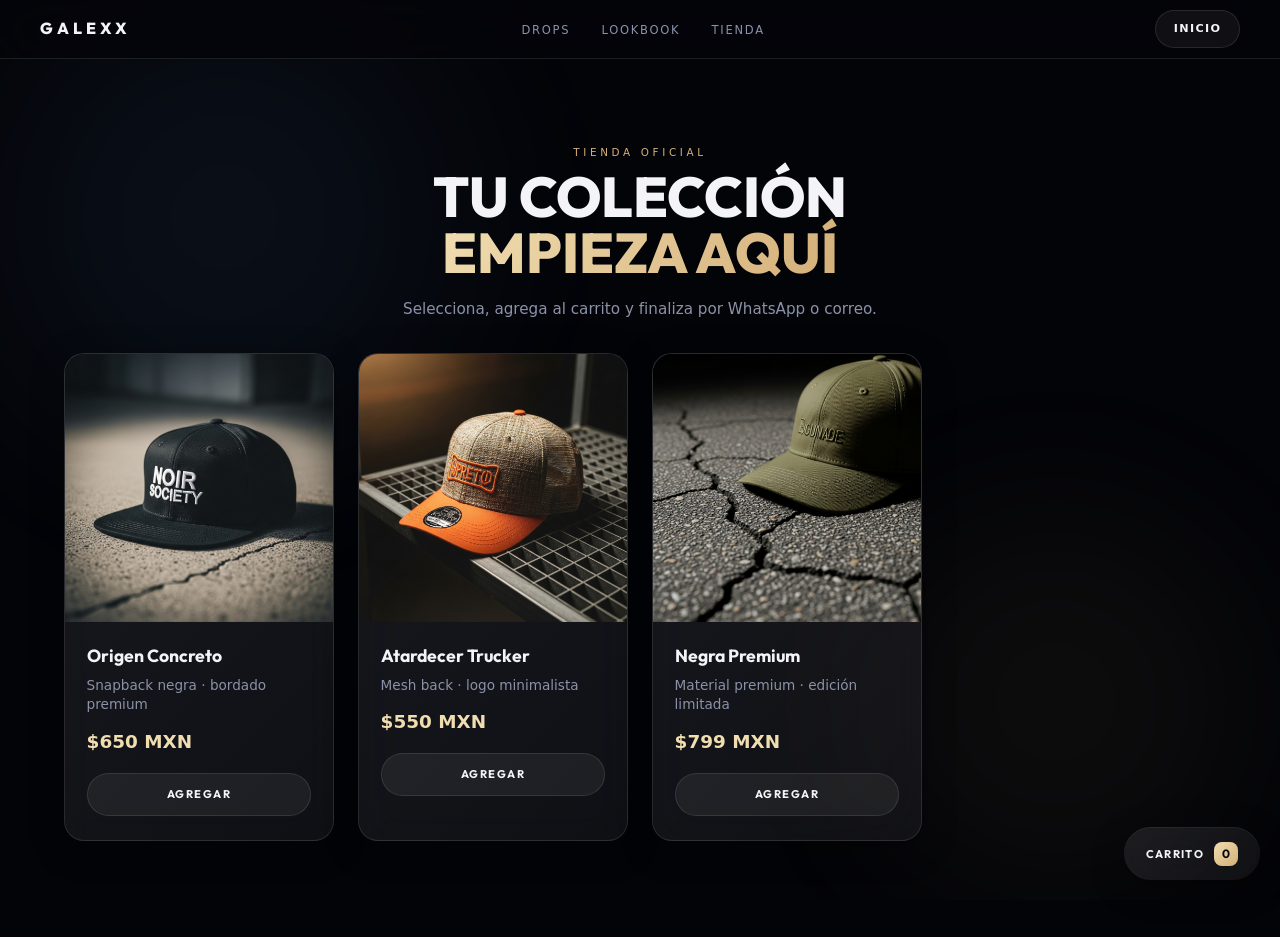
==== commit 99045922: "Rediseño premium v2: más densidad, hero cinematográfico e imágenes HD. Usa PNG/HQ en productos, bent" ====
--- a/store.html
+++ b/store.html
@@ -9,6 +9,7 @@
     <link rel="preconnect" href="https://fonts.bunny.net" crossorigin />
     <link href="https://fonts.bunny.net/css?family=outfit:700,800|dm-sans:400,500" rel="stylesheet" />
     <link rel="stylesheet" href="assets/galexx.css" />
+    <link rel="stylesheet" href="assets/galexx-premium.css" />
     <link rel="stylesheet" href="assets/store.css" />
   </head>
   <body>
--- a/assets/galexx.css
+++ b/assets/galexx.css
@@ -93,7 +93,7 @@
   object-fit: cover;
   width: 100%;
   height: 100%;
-  opacity: 0.55;
+  opacity: 0.72;
 }
 .intro__veil {
   position: absolute;
--- a/assets/galexx-premium.css
+++ b/assets/galexx-premium.css
@@ -0,0 +1,478 @@
+/* Premium v2 — densidad, cinematográfico, imágenes nítidas */
+
+body { background: #030408; }
+
+.grain {
+  position: fixed;
+  inset: 0;
+  z-index: 9999;
+  pointer-events: none;
+  opacity: 0.04;
+  background-image: url("data:image/svg+xml,%3Csvg viewBox='0 0 256 256' xmlns='http://www.w3.org/2000/svg'%3E%3Cfilter id='n'%3E%3CfeTurbulence type='fractalNoise' baseFrequency='0.85' numOctaves='4' stitchTiles='stitch'/%3E%3C/filter%3E%3Crect width='100%25' height='100%25' filter='url(%23n)'/%3E%3C/svg%3E");
+}
+
+.ambient__grid {
+  position: absolute;
+  inset: 0;
+  background-image:
+    linear-gradient(rgba(255,255,255,0.03) 1px, transparent 1px),
+    linear-gradient(90deg, rgba(255,255,255,0.03) 1px, transparent 1px);
+  background-size: 64px 64px;
+  mask-image: radial-gradient(ellipse 80% 60% at 50% 30%, black, transparent);
+  opacity: 0.35;
+}
+
+.nav__brand span { color: var(--gold); margin-left: 0.15em; }
+
+/* Marquee */
+.marquee {
+  position: relative;
+  z-index: 2;
+  margin-top: 4.5rem;
+  padding: 0.85rem 0;
+  border-block: 1px solid var(--border);
+  background: rgba(3, 4, 8, 0.85);
+  overflow: hidden;
+}
+.marquee__track {
+  display: flex;
+  gap: 2rem;
+  width: max-content;
+  animation: marquee 28s linear infinite;
+  font-family: var(--font-display);
+  font-size: 0.7rem;
+  font-weight: 700;
+  letter-spacing: 0.35em;
+  text-transform: uppercase;
+  color: var(--muted);
+  white-space: nowrap;
+}
+.marquee__track span:nth-child(odd) { color: var(--gold); }
+@keyframes marquee {
+  from { transform: translateX(0); }
+  to { transform: translateX(-50%); }
+}
+
+/* Cinematic hero */
+.hero-cine {
+  position: relative;
+  min-height: 100dvh;
+  display: flex;
+  align-items: flex-end;
+  padding: 0 0 4rem;
+  margin-bottom: 2rem;
+  overflow: hidden;
+}
+.hero-cine__bg {
+  position: absolute;
+  inset: 0;
+  z-index: 0;
+}
+.hero-cine__bg img,
+.hero-cine__bg-img {
+  width: 100%;
+  height: 100%;
+  object-fit: cover;
+  object-position: center 30%;
+  transform: scale(1.05);
+}
+.hero-cine__veil {
+  position: absolute;
+  inset: 0;
+  z-index: 1;
+  background:
+    linear-gradient(180deg, rgba(3,4,8,0.55) 0%, rgba(3,4,8,0.75) 45%, rgba(3,4,8,0.97) 100%),
+    linear-gradient(90deg, rgba(3,4,8,0.9) 0%, transparent 55%);
+}
+.hero-cine__content {
+  position: relative;
+  z-index: 2;
+  display: grid;
+  grid-template-columns: 1fr auto;
+  gap: 3rem;
+  align-items: end;
+  width: 100%;
+  padding-top: 8rem;
+}
+.hero-cine__title {
+  font-family: var(--font-display);
+  font-size: clamp(3rem, 9vw, 6.5rem);
+  font-weight: 800;
+  line-height: 0.92;
+  text-transform: uppercase;
+  letter-spacing: -0.03em;
+  margin-bottom: 1.25rem;
+}
+.hero-cine__title em {
+  font-style: normal;
+  background: linear-gradient(120deg, var(--gold-bright), var(--gold));
+  -webkit-background-clip: text;
+  background-clip: text;
+  color: transparent;
+}
+.hero-cine__sub {
+  font-size: 1.1rem;
+  color: var(--silver);
+  max-width: 36ch;
+  margin-bottom: 2rem;
+  line-height: 1.65;
+}
+.hero-cine__stats {
+  display: flex;
+  gap: 2.5rem;
+  margin-bottom: 2rem;
+  padding: 1.25rem 0;
+  border-block: 1px solid var(--border);
+}
+.hero-cine__stats strong {
+  display: block;
+  font-family: var(--font-display);
+  font-size: 1.75rem;
+  font-weight: 800;
+  color: var(--gold-bright);
+  line-height: 1;
+}
+.hero-cine__stats span {
+  font-size: 0.65rem;
+  letter-spacing: 0.2em;
+  text-transform: uppercase;
+  color: var(--muted);
+}
+.hero-cine__thumbs {
+  display: flex;
+  flex-direction: column;
+  gap: 0.75rem;
+}
+.hero-cine__thumb {
+  display: flex;
+  align-items: center;
+  gap: 1rem;
+  padding: 0.65rem 1rem 0.65rem 0.65rem;
+  border-radius: var(--radius-pill);
+  text-decoration: none;
+  color: var(--text);
+  transition: transform 0.35s var(--ease-spring), border-color 0.35s;
+}
+.hero-cine__thumb:hover {
+  transform: translateX(-6px);
+  border-color: var(--border-glow);
+}
+.hero-cine__thumb img {
+  width: 56px;
+  height: 56px;
+  border-radius: 50%;
+  object-fit: cover;
+  border: 2px solid rgba(212, 175, 120, 0.35);
+}
+.hero-cine__thumb span {
+  font-size: 0.7rem;
+  font-weight: 600;
+  letter-spacing: 0.15em;
+  text-transform: uppercase;
+}
+.hero-cine__scroll {
+  position: absolute;
+  bottom: 2rem;
+  left: 50%;
+  transform: translateX(-50%);
+  z-index: 2;
+  display: flex;
+  flex-direction: column;
+  align-items: center;
+  gap: 0.5rem;
+  font-size: 0.6rem;
+  letter-spacing: 0.3em;
+  text-transform: uppercase;
+  color: var(--muted);
+}
+.hero-cine__scroll-line {
+  width: 1px;
+  height: 48px;
+  background: linear-gradient(var(--gold), transparent);
+  animation: scrollLine 2s ease-in-out infinite;
+}
+@keyframes scrollLine {
+  0%, 100% { opacity: 0.3; transform: scaleY(0.6); }
+  50% { opacity: 1; transform: scaleY(1); }
+}
+
+/* Bento drops */
+.section-drops { padding: 4rem 0 5rem; position: relative; z-index: 1; }
+.sec-head__right { max-width: 28ch; text-align: right; color: var(--muted); font-size: 0.9rem; }
+
+.bento {
+  display: grid;
+  grid-template-columns: 1.2fr 1fr;
+  grid-template-rows: auto auto;
+  gap: 1.25rem;
+}
+.bento__featured {
+  grid-row: span 2;
+  display: flex;
+  flex-direction: column;
+  text-decoration: none;
+  color: inherit;
+  border-radius: 24px;
+  overflow: hidden;
+  transition: transform 0.5s var(--ease-out), box-shadow 0.5s;
+}
+.bento__featured:hover {
+  transform: translateY(-6px);
+  box-shadow: 0 32px 80px rgba(0,0,0,0.55);
+}
+.bento__card {
+  display: grid;
+  grid-template-columns: 120px 1fr;
+  gap: 1rem;
+  align-items: center;
+  padding: 1rem;
+  text-decoration: none;
+  color: inherit;
+  border-radius: 20px;
+  transition: transform 0.4s var(--ease-out);
+}
+.bento__card:hover { transform: translateX(6px); }
+.bento__img {
+  position: relative;
+  overflow: hidden;
+  border-radius: 16px;
+  background: #0a0c12;
+}
+.bento__featured .bento__img {
+  flex: 1;
+  min-height: 380px;
+  border-radius: 0;
+}
+.bento__card .bento__img {
+  aspect-ratio: 1;
+}
+.bento__img img {
+  width: 100%;
+  height: 100%;
+  object-fit: cover;
+  image-rendering: -webkit-optimize-contrast;
+  transition: transform 0.8s var(--ease-out);
+}
+.bento__featured:hover .bento__img img,
+.bento__card:hover .bento__img img { transform: scale(1.04); }
+.bento__tag {
+  position: absolute;
+  top: 1rem;
+  left: 1rem;
+  padding: 0.4rem 0.9rem;
+  border-radius: var(--radius-pill);
+  font-size: 0.6rem;
+  letter-spacing: 0.15em;
+  text-transform: uppercase;
+  background: rgba(212, 175, 120, 0.2);
+  border: 1px solid var(--border-glow);
+  color: var(--gold-bright);
+}
+.bento__info {
+  padding: 1.5rem 1.75rem 1.75rem;
+}
+.bento__card .bento__info { padding: 0.5rem 0.5rem 0.5rem 0; }
+.bento__info h3 {
+  font-family: var(--font-display);
+  font-size: 1.35rem;
+  font-weight: 700;
+  margin-bottom: 0.35rem;
+}
+.bento__featured .bento__info h3 { font-size: 1.75rem; }
+.bento__link {
+  display: inline-block;
+  margin-top: 1rem;
+  font-size: 0.7rem;
+  letter-spacing: 0.2em;
+  text-transform: uppercase;
+  color: var(--gold);
+}
+
+/* Craft */
+.section-craft { padding: 4rem 0; position: relative; z-index: 1; }
+.craft-grid {
+  display: grid;
+  grid-template-columns: 1fr 1fr;
+  gap: 2rem;
+  align-items: center;
+}
+.craft-grid__copy {
+  padding: 2.5rem;
+  border-radius: 24px;
+}
+.craft-grid__copy h2 {
+  font-family: var(--font-display);
+  font-size: clamp(1.8rem, 4vw, 2.5rem);
+  font-weight: 800;
+  text-transform: uppercase;
+  margin-bottom: 1.5rem;
+}
+.craft-list {
+  list-style: none;
+  margin-bottom: 2rem;
+}
+.craft-list li {
+  display: flex;
+  align-items: center;
+  gap: 1rem;
+  padding: 0.85rem 0;
+  border-bottom: 1px solid var(--border);
+  font-size: 0.95rem;
+  color: var(--silver);
+}
+.craft-list li span {
+  font-family: var(--font-display);
+  font-size: 0.75rem;
+  font-weight: 800;
+  color: var(--gold);
+  opacity: 0.7;
+}
+.craft-grid__visual {
+  position: relative;
+  min-height: 420px;
+}
+.craft-stack {
+  position: absolute;
+  width: 72%;
+  border-radius: 20px;
+  overflow: hidden;
+  box-shadow: 0 24px 60px rgba(0,0,0,0.5);
+}
+.craft-stack img {
+  width: 100%;
+  display: block;
+  object-fit: cover;
+}
+.craft-stack--offset {
+  right: 0;
+  bottom: 0;
+  width: 58%;
+  z-index: 2;
+}
+.craft-stack:first-child { top: 0; left: 0; }
+
+/* Lookbook masonry */
+.section-lookbook { padding: 4rem 0 5rem; position: relative; z-index: 1; }
+.lookbook-masonry {
+  display: grid;
+  grid-template-columns: repeat(12, 1fr);
+  grid-auto-rows: 200px;
+  gap: 1rem;
+}
+.lookbook-masonry__item {
+  position: relative;
+  margin: 0;
+  border-radius: 20px;
+  overflow: hidden;
+  grid-column: span 4;
+}
+.lookbook-masonry__item--tall { grid-row: span 2; grid-column: span 5; }
+.lookbook-masonry__item--wide { grid-column: span 7; }
+.lookbook-masonry__item picture,
+.lookbook-masonry__item .img-wrap {
+  position: absolute;
+  inset: 0;
+}
+.lookbook-masonry__item img {
+  width: 100%;
+  height: 100%;
+  object-fit: cover;
+  transition: transform 0.9s var(--ease-out);
+}
+.lookbook-masonry__item:hover img { transform: scale(1.05); }
+.lookbook-masonry__item figcaption {
+  position: absolute;
+  bottom: 0;
+  left: 0;
+  right: 0;
+  padding: 1.25rem 1.5rem;
+  background: linear-gradient(0deg, rgba(3,4,8,0.95), transparent);
+  font-family: var(--font-display);
+  font-size: 0.75rem;
+  font-weight: 700;
+  letter-spacing: 0.2em;
+  text-transform: uppercase;
+}
+
+/* CTA premium */
+.cta-premium {
+  position: relative;
+  z-index: 1;
+  margin: 2rem 1.5rem 0;
+  padding: 5rem 2rem;
+  border-radius: 28px;
+  overflow: hidden;
+  border: 1px solid var(--border);
+  background: linear-gradient(145deg, rgba(212,175,120,0.12), rgba(3,4,8,0.9));
+  text-align: center;
+}
+.cta-premium__glow {
+  position: absolute;
+  top: -40%;
+  left: 50%;
+  transform: translateX(-50%);
+  width: 60%;
+  height: 80%;
+  background: radial-gradient(circle, rgba(212,175,120,0.2), transparent 70%);
+  pointer-events: none;
+}
+.cta-premium__inner { position: relative; }
+.cta-premium h2 {
+  font-family: var(--font-display);
+  font-size: clamp(2rem, 5vw, 3.2rem);
+  font-weight: 800;
+  text-transform: uppercase;
+  margin-bottom: 0.75rem;
+}
+.cta-premium p { color: var(--muted); margin-bottom: 2rem; font-size: 1.05rem; }
+.cta-premium__actions {
+  display: flex;
+  flex-wrap: wrap;
+  gap: 1rem;
+  justify-content: center;
+}
+
+.footer--rich .footer__inner {
+  display: grid;
+  grid-template-columns: 1fr auto auto;
+  gap: 2rem;
+  align-items: start;
+}
+.footer__col {
+  display: flex;
+  flex-direction: column;
+  gap: 0.5rem;
+}
+
+/* Imágenes más nítidas */
+img {
+  image-rendering: auto;
+  -webkit-backface-visibility: hidden;
+  backface-visibility: hidden;
+}
+.img-wrap.is-loading { background: #0a0c14; }
+
+.intro__media { opacity: 0.85; }
+
+@media (max-width: 900px) {
+  .hero-cine__content { grid-template-columns: 1fr; }
+  .hero-cine__thumbs {
+    flex-direction: row;
+    flex-wrap: wrap;
+    justify-content: center;
+  }
+  .bento { grid-template-columns: 1fr; }
+  .bento__featured { grid-row: span 1; }
+  .bento__featured .bento__img { min-height: 280px; }
+  .craft-grid { grid-template-columns: 1fr; }
+  .craft-grid__visual { min-height: 320px; }
+  .lookbook-masonry {
+    grid-template-columns: 1fr 1fr;
+    grid-auto-rows: 180px;
+  }
+  .lookbook-masonry__item,
+  .lookbook-masonry__item--tall,
+  .lookbook-masonry__item--wide { grid-column: span 1; grid-row: span 1; }
+  .sec-head__right { text-align: left; }
+  .footer--rich .footer__inner { grid-template-columns: 1fr; }
+}
--- a/assets/store.css
+++ b/assets/store.css
@@ -46,6 +46,8 @@
   width: 100%;
   height: 100%;
   object-fit: cover;
+  object-position: center;
+  image-rendering: -webkit-optimize-contrast;
   transition: transform 0.6s var(--ease-out);
 }
 .store-card:hover .store-card__img img { transform: scale(1.05); }
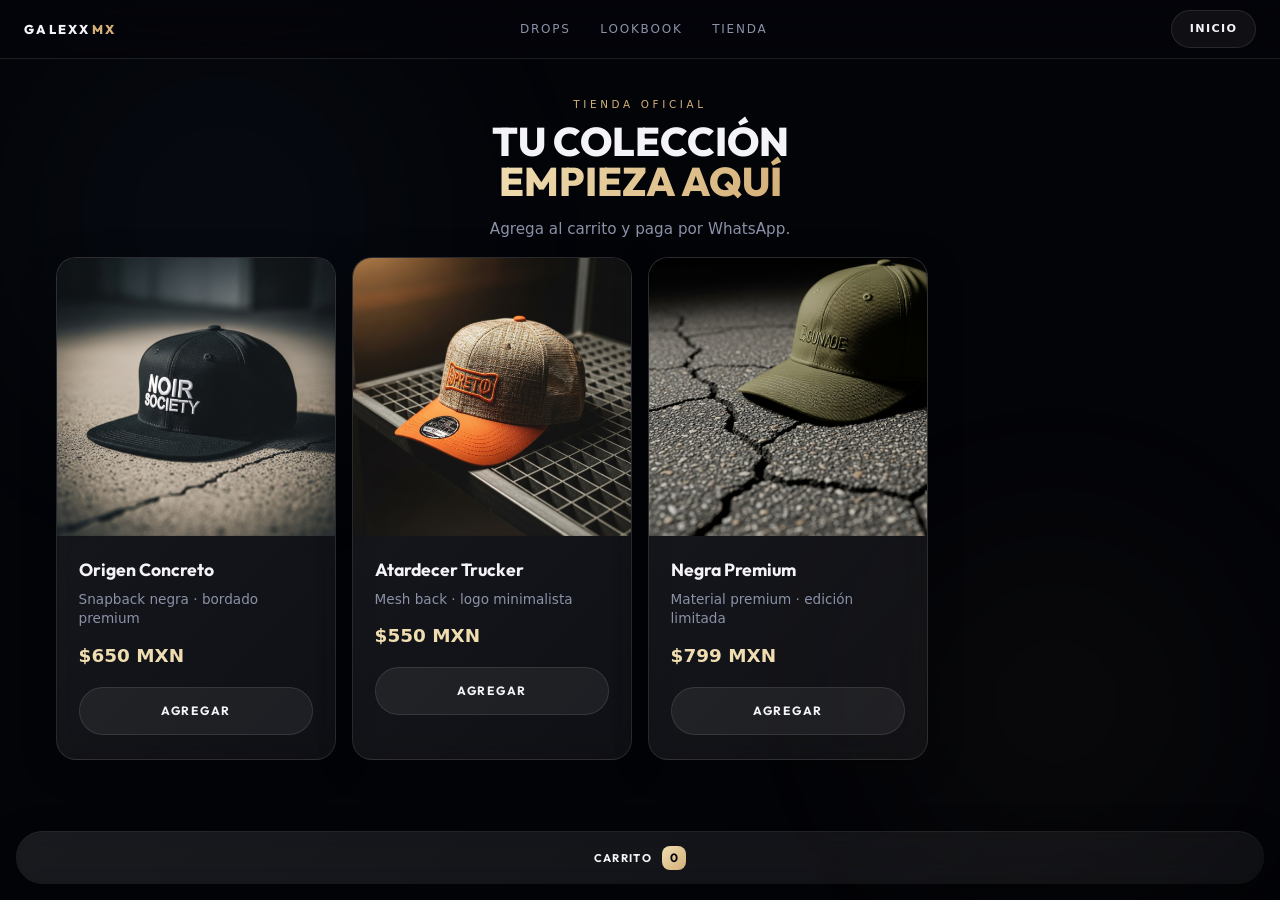
==== commit 62396f96: "Optimiza móvil: nav, layouts rotos, imágenes HQ y menú hamburguesa en tienda Co-authored-by: Cursor " ====
--- a/store.html
+++ b/store.html
@@ -2,7 +2,7 @@
 <html lang="es">
   <head>
     <meta charset="utf-8" />
-    <meta name="viewport" content="width=device-width, initial-scale=1" />
+    <meta name="viewport" content="width=device-width, initial-scale=1.0, viewport-fit=cover" />
     <title>Tienda — Galexx MX</title>
     <meta name="description" content="Tienda oficial Galexx MX. Gorras premium." />
     <link rel="icon" type="image/svg+xml" href="favicon.svg" />
@@ -11,6 +11,7 @@
     <link rel="stylesheet" href="assets/galexx.css" />
     <link rel="stylesheet" href="assets/galexx-premium.css" />
     <link rel="stylesheet" href="assets/store.css" />
+    <link rel="stylesheet" href="assets/mobile.css" />
   </head>
   <body>
     <div class="ambient" aria-hidden="true">
@@ -20,13 +21,17 @@
 
     <header class="nav is-scrolled">
       <div class="nav__inner">
-        <a href="index.html" class="nav__brand">GALEXX</a>
-        <ul class="nav__links">
+        <a href="index.html" class="nav__brand">GALEXX<span>MX</span></a>
+        <ul class="nav__links" id="navLinks">
           <li><a href="index.html#drops">Drops</a></li>
           <li><a href="index.html#lookbook">Lookbook</a></li>
           <li><a href="store.html">Tienda</a></li>
+          <li class="nav__mobile-cta"><a href="store.html">Ver carrito</a></li>
         </ul>
-        <a href="index.html" class="nav__cta" style="background:var(--glass);color:var(--text);border:1px solid var(--border)">Inicio</a>
+        <a href="index.html" class="nav__cta nav__cta--desk" style="background:var(--glass);color:var(--text);border:1px solid var(--border)">Inicio</a>
+        <button type="button" class="nav__burger" id="navBurger" aria-label="Menú" aria-expanded="false" aria-controls="navLinks">
+          <svg width="24" height="24" fill="none" stroke="currentColor" stroke-width="2"><path d="M4 7h16M4 12h16M4 17h16"/></svg>
+        </button>
       </div>
     </header>
 
@@ -34,7 +39,7 @@
       <section class="store-hero reveal is-visible">
         <p class="sec-label">Tienda oficial</p>
         <h1>Tu colección<br /><span>empieza aquí</span></h1>
-        <p class="store-hero__sub">Selecciona, agrega al carrito y finaliza por WhatsApp o correo.</p>
+        <p class="store-hero__sub">Agrega al carrito y paga por WhatsApp.</p>
       </section>
 
       <div class="wrap">
@@ -47,6 +52,7 @@
       <span id="cartCount" class="cart-fab__count">0</span>
     </button>
 
+    <script src="assets/galexx.js" defer></script>
     <script src="assets/store.js" defer></script>
   </body>
 </html>
--- a/assets/galexx.css
+++ b/assets/galexx.css
@@ -272,6 +272,11 @@
   color: var(--text);
   cursor: pointer;
   padding: 0.5rem;
+}
+
+.nav__mobile-cta {
+  display: none;
+  list-style: none;
 }
 
 /* Hero */
--- a/assets/galexx-premium.css
+++ b/assets/galexx-premium.css
@@ -454,25 +454,4 @@
 
 .intro__media { opacity: 0.85; }
 
-@media (max-width: 900px) {
-  .hero-cine__content { grid-template-columns: 1fr; }
-  .hero-cine__thumbs {
-    flex-direction: row;
-    flex-wrap: wrap;
-    justify-content: center;
-  }
-  .bento { grid-template-columns: 1fr; }
-  .bento__featured { grid-row: span 1; }
-  .bento__featured .bento__img { min-height: 280px; }
-  .craft-grid { grid-template-columns: 1fr; }
-  .craft-grid__visual { min-height: 320px; }
-  .lookbook-masonry {
-    grid-template-columns: 1fr 1fr;
-    grid-auto-rows: 180px;
-  }
-  .lookbook-masonry__item,
-  .lookbook-masonry__item--tall,
-  .lookbook-masonry__item--wide { grid-column: span 1; grid-row: span 1; }
-  .sec-head__right { text-align: left; }
-  .footer--rich .footer__inner { grid-template-columns: 1fr; }
-}
+/* Mobile: ver assets/mobile.css */
--- a/assets/mobile.css
+++ b/assets/mobile.css
@@ -0,0 +1,470 @@
+/* Mobile-first overrides — Galexx MX */
+
+html {
+  overflow-x: hidden;
+  -webkit-text-size-adjust: 100%;
+}
+
+body {
+  overflow-x: hidden;
+  padding-bottom: calc(5rem + env(safe-area-inset-bottom, 0px));
+}
+
+.wrap {
+  padding-left: max(1rem, env(safe-area-inset-left, 0px));
+  padding-right: max(1rem, env(safe-area-inset-right, 0px));
+}
+
+/* Nav */
+.nav {
+  padding: 0.65rem max(0.75rem, env(safe-area-inset-left));
+  padding-right: max(0.75rem, env(safe-area-inset-right));
+}
+
+.nav__inner {
+  position: relative;
+  max-width: 100%;
+}
+
+.nav__brand {
+  font-size: 0.8rem;
+  letter-spacing: 0.18em;
+  z-index: 2;
+}
+
+.nav__cta--desk {
+  display: none !important;
+}
+
+.nav__burger {
+  display: flex !important;
+  align-items: center;
+  justify-content: center;
+  z-index: 2;
+  min-width: 44px;
+  min-height: 44px;
+}
+
+.nav__links {
+  display: none;
+  position: absolute;
+  top: calc(100% + 10px);
+  left: 0;
+  right: 0;
+  flex-direction: column;
+  align-items: stretch;
+  gap: 0.15rem;
+  padding: 0.85rem;
+  border-radius: 16px;
+  background: rgba(8, 10, 18, 0.98);
+  backdrop-filter: blur(24px);
+  -webkit-backdrop-filter: blur(24px);
+  border: 1px solid var(--border);
+  box-shadow: 0 20px 50px rgba(0, 0, 0, 0.6);
+  z-index: 1001;
+}
+
+.nav__links.is-open {
+  display: flex;
+}
+
+.nav__links a {
+  display: block;
+  padding: 0.85rem 1rem;
+  font-size: 0.75rem;
+  text-align: center;
+  border-radius: 12px;
+}
+
+.nav__links a:active {
+  background: var(--glass-strong);
+}
+
+.nav__mobile-cta {
+  display: block !important;
+  margin-top: 0.35rem;
+  padding-top: 0.35rem;
+  border-top: 1px solid var(--border);
+}
+
+.nav__mobile-cta a {
+  background: linear-gradient(135deg, var(--gold-bright), var(--gold)) !important;
+  color: var(--bg) !important;
+  font-weight: 700;
+}
+
+body.is-nav-open {
+  overflow: hidden;
+}
+
+body.is-nav-open .nav__burger {
+  color: var(--gold);
+}
+
+/* Marquee */
+.marquee {
+  margin-top: 3.5rem;
+  padding: 0.65rem 0;
+}
+
+.marquee__track {
+  font-size: 0.6rem;
+  letter-spacing: 0.25em;
+  gap: 1.25rem;
+}
+
+/* Hero */
+.hero-cine {
+  min-height: auto;
+  padding-bottom: 2rem;
+  margin-bottom: 0;
+}
+
+.hero-cine__bg img,
+.hero-cine__bg-img {
+  object-position: center 20%;
+  transform: none;
+}
+
+.hero-cine__veil {
+  background: linear-gradient(
+    180deg,
+    rgba(3, 4, 8, 0.4) 0%,
+    rgba(3, 4, 8, 0.85) 55%,
+    rgba(3, 4, 8, 1) 100%
+  );
+}
+
+.hero-cine__content {
+  grid-template-columns: 1fr;
+  gap: 1.25rem;
+  padding-top: 1rem;
+  padding-bottom: 1rem;
+  align-items: stretch;
+}
+
+.hero-cine__title {
+  font-size: clamp(2.25rem, 10.5vw, 3.25rem);
+}
+
+.hero-cine__sub {
+  font-size: 0.95rem;
+  max-width: none;
+  margin-bottom: 1.25rem;
+}
+
+.hero-cine__stats {
+  gap: 0.5rem;
+  margin-bottom: 1.25rem;
+  padding: 1rem 0;
+}
+
+.hero-cine__stats > div {
+  flex: 1;
+  text-align: center;
+  min-width: 0;
+}
+
+.hero-cine__stats strong {
+  font-size: 1.35rem;
+}
+
+.hero-cine__stats span {
+  font-size: 0.55rem;
+  letter-spacing: 0.12em;
+}
+
+.hero-cine__actions {
+  flex-direction: column;
+  width: 100%;
+}
+
+.hero-cine__actions .btn {
+  width: 100%;
+  justify-content: center;
+  padding: 1rem 1.25rem;
+}
+
+.hero-cine__thumbs {
+  flex-direction: row;
+  flex-wrap: nowrap;
+  overflow-x: auto;
+  -webkit-overflow-scrolling: touch;
+  gap: 0.5rem;
+  padding-bottom: 0.25rem;
+  margin: 0 -0.25rem;
+  scrollbar-width: none;
+}
+
+.hero-cine__thumbs::-webkit-scrollbar {
+  display: none;
+}
+
+.hero-cine__thumb {
+  flex: 0 0 auto;
+  padding: 0.5rem 0.85rem 0.5rem 0.5rem;
+}
+
+.hero-cine__thumb:hover {
+  transform: none;
+}
+
+.hero-cine__scroll {
+  display: none;
+}
+
+/* Sections */
+.section-drops,
+.section-craft,
+.section-lookbook {
+  padding: 2.5rem 0;
+}
+
+.sec-head {
+  flex-direction: column;
+  align-items: flex-start;
+  gap: 0.5rem;
+  margin-bottom: 1.5rem;
+}
+
+.sec-head h2 {
+  font-size: clamp(1.75rem, 8vw, 2.25rem);
+}
+
+.sec-head__right {
+  text-align: left;
+  max-width: none;
+  font-size: 0.85rem;
+}
+
+/* Bento — tarjetas apiladas */
+.bento {
+  grid-template-columns: 1fr;
+  gap: 1rem;
+}
+
+.bento__featured {
+  grid-row: auto;
+}
+
+.bento__featured .bento__img {
+  min-height: 0;
+  aspect-ratio: 1;
+  max-height: none;
+}
+
+.bento__card {
+  grid-template-columns: 1fr;
+  grid-template-rows: auto auto;
+  padding: 0;
+  overflow: hidden;
+}
+
+.bento__card .bento__img {
+  aspect-ratio: 1;
+  border-radius: 16px 16px 0 0;
+  width: 100%;
+}
+
+.bento__card .bento__info {
+  padding: 1rem 1.15rem 1.25rem;
+}
+
+.bento__info {
+  padding: 1.15rem 1.25rem 1.35rem;
+}
+
+/* Craft — sin absolute rotos */
+.craft-grid {
+  grid-template-columns: 1fr;
+  gap: 1.25rem;
+}
+
+.craft-grid__copy {
+  padding: 1.5rem;
+}
+
+.craft-grid__visual {
+  min-height: 0;
+  display: flex;
+  flex-direction: column;
+  gap: 0.75rem;
+}
+
+.craft-stack,
+.craft-stack--offset {
+  position: relative !important;
+  top: auto !important;
+  left: auto !important;
+  right: auto !important;
+  bottom: auto !important;
+  width: 100% !important;
+}
+
+/* Lookbook — columna única */
+.lookbook-masonry {
+  grid-template-columns: 1fr;
+  grid-auto-rows: auto;
+  gap: 0.75rem;
+}
+
+.lookbook-masonry__item,
+.lookbook-masonry__item--tall,
+.lookbook-masonry__item--wide {
+  grid-column: 1 !important;
+  grid-row: auto !important;
+  aspect-ratio: 4 / 5;
+  min-height: 260px;
+}
+
+.lookbook-masonry__item picture {
+  display: block;
+  position: absolute;
+  inset: 0;
+}
+
+.lookbook-masonry__item img {
+  opacity: 1;
+}
+
+/* CTA + footer */
+.cta-premium {
+  margin: 1rem;
+  padding: 2.5rem 1.25rem;
+  border-radius: 20px;
+}
+
+.cta-premium h2 {
+  font-size: clamp(1.6rem, 7vw, 2rem);
+}
+
+.cta-premium__actions {
+  flex-direction: column;
+  width: 100%;
+}
+
+.cta-premium__actions .btn {
+  width: 100%;
+}
+
+.footer--rich .footer__inner {
+  grid-template-columns: 1fr;
+  gap: 1.25rem;
+  text-align: center;
+}
+
+.footer__col {
+  align-items: center;
+}
+
+.fab-shop {
+  right: max(1rem, env(safe-area-inset-right));
+  bottom: max(1rem, env(safe-area-inset-bottom));
+  padding: 0.75rem 1.15rem;
+  font-size: 0.65rem;
+}
+
+/* Intro */
+.intro__logo {
+  font-size: clamp(2rem, 11vw, 3rem);
+  letter-spacing: 0.22em;
+  text-indent: 0.22em;
+}
+
+.intro__skip {
+  bottom: max(1rem, env(safe-area-inset-bottom));
+  right: max(1rem, env(safe-area-inset-right));
+  min-height: 44px;
+  padding: 0.75rem;
+}
+
+/* Tienda */
+.store-page {
+  padding-top: 4.5rem;
+}
+
+.store-hero {
+  padding: 1.5rem 1rem 1rem;
+}
+
+.store-hero h1 {
+  font-size: clamp(1.85rem, 9vw, 2.5rem);
+}
+
+.store-grid {
+  grid-template-columns: 1fr;
+  gap: 1rem;
+  padding-bottom: calc(5rem + env(safe-area-inset-bottom));
+}
+
+.store-card__buy {
+  min-height: 48px;
+  font-size: 0.75rem;
+}
+
+.cart-fab {
+  right: max(1rem, env(safe-area-inset-right));
+  bottom: max(1rem, env(safe-area-inset-bottom));
+  left: max(1rem, env(safe-area-inset-left));
+  width: auto;
+  justify-content: center;
+}
+
+/* Imágenes lazy visibles en lookbook/bento */
+.bento__img img,
+.lookbook-masonry__item img {
+  min-height: 100%;
+}
+
+.img-wrap img[data-src] {
+  min-height: 120px;
+}
+
+/* Menos blur pesado en móvil */
+.glass {
+  backdrop-filter: blur(16px) saturate(1.2);
+  -webkit-backdrop-filter: blur(16px) saturate(1.2);
+}
+
+.ambient__orb {
+  opacity: 0.25;
+}
+
+/* Desktop: restaurar nav CTA escritorio */
+@media (min-width: 901px) {
+  body {
+    padding-bottom: 0;
+  }
+
+  .nav__cta--desk {
+    display: inline-flex !important;
+  }
+
+  .nav__burger {
+    display: none !important;
+  }
+
+  .nav__links {
+    display: flex !important;
+    position: static;
+    flex-direction: row;
+    padding: 0;
+    background: transparent;
+    border: none;
+    box-shadow: none;
+    backdrop-filter: none;
+  }
+
+  .nav__links a {
+    padding: 0.5rem 0.85rem;
+    text-align: left;
+  }
+
+  .nav__mobile-cta {
+    display: none !important;
+  }
+
+  .store-grid {
+    grid-template-columns: repeat(auto-fill, minmax(260px, 1fr));
+  }
+}
